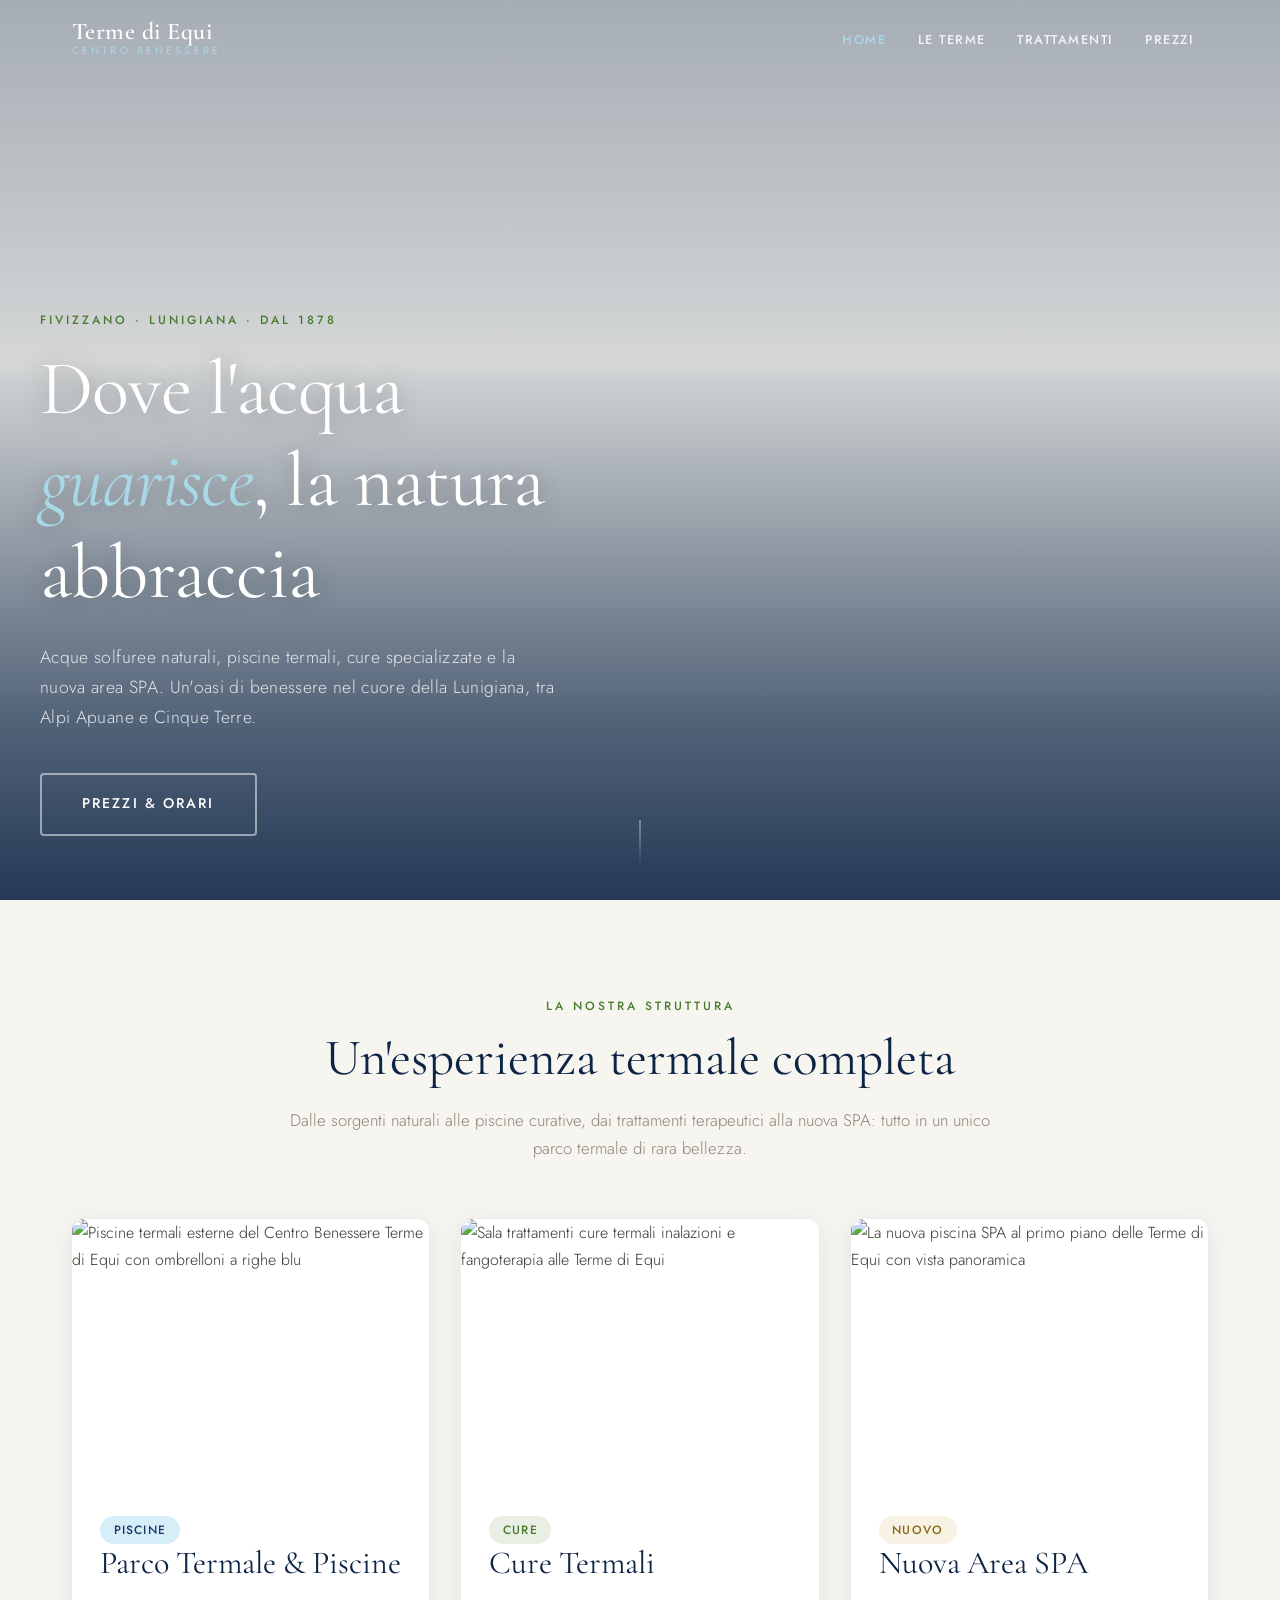
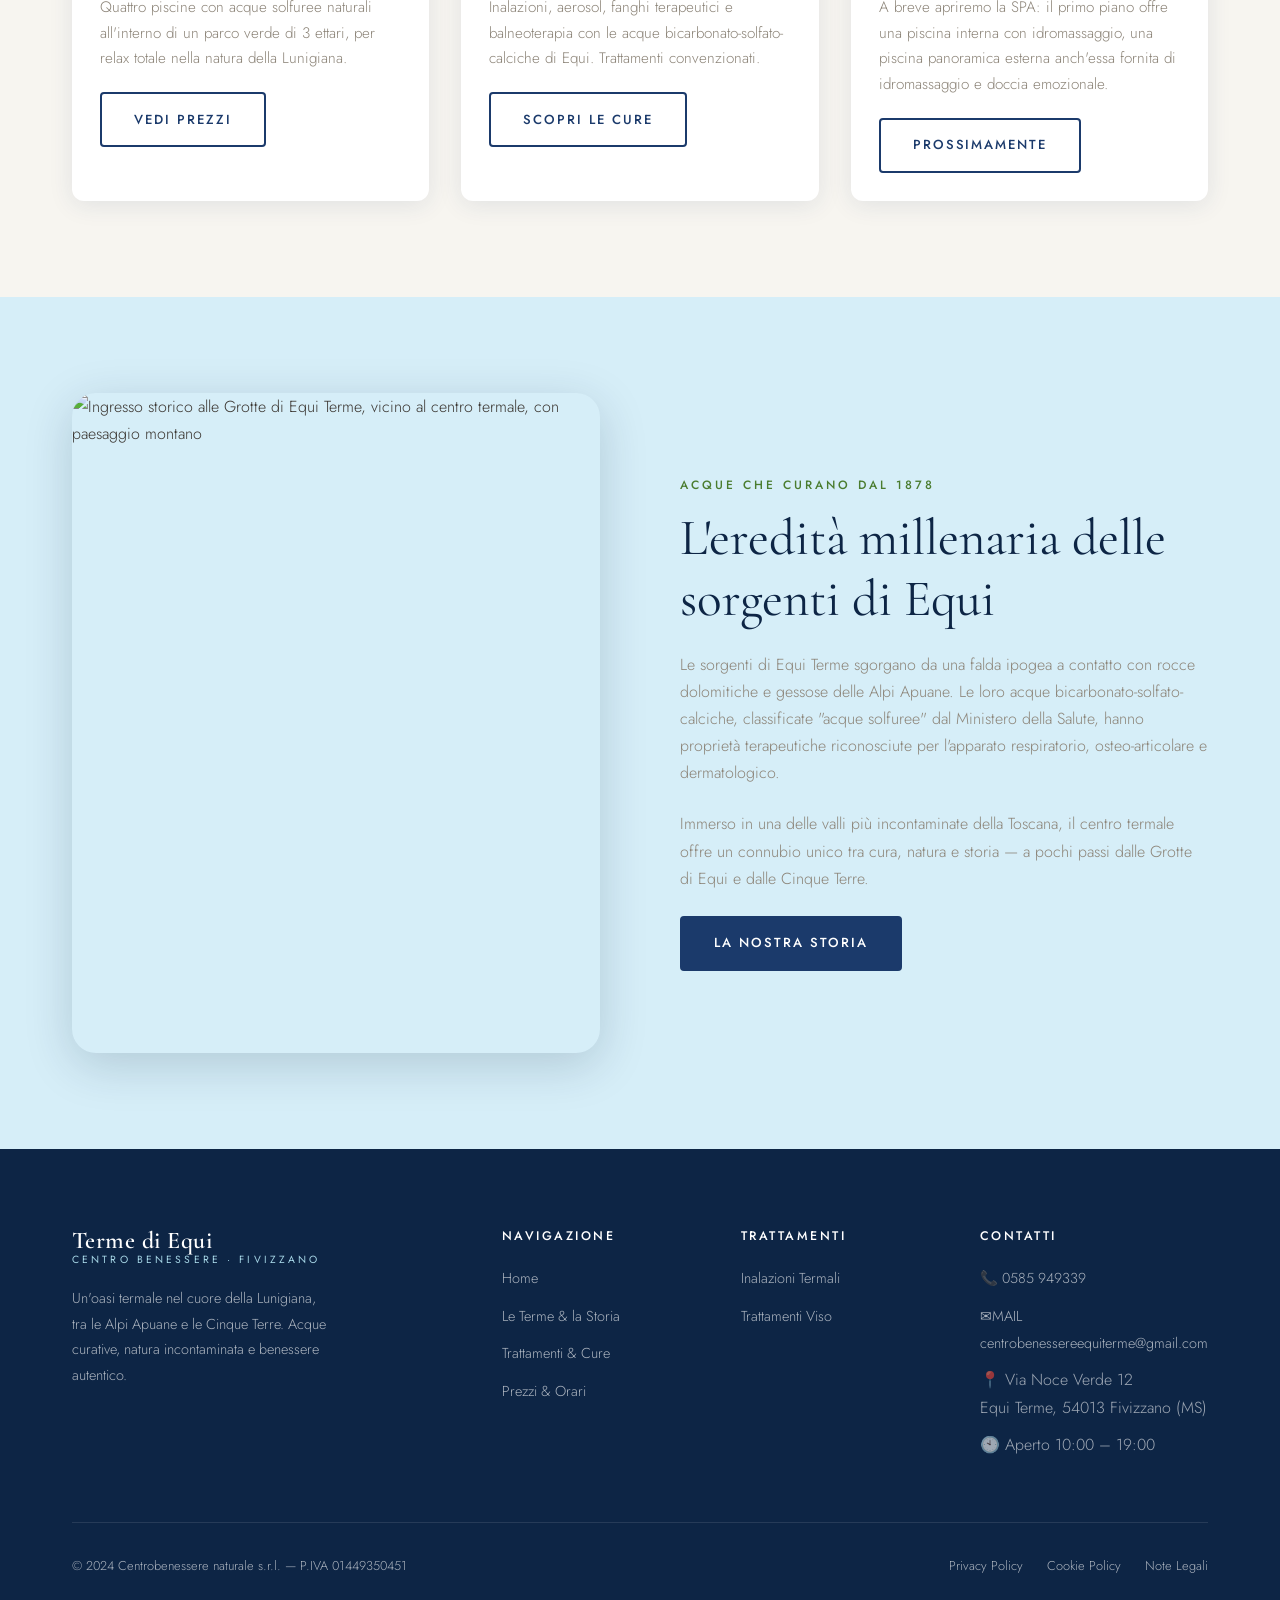
==== index.html @ db1abdce "s" ====
<!DOCTYPE html>
<html lang="it">
<head>
  <meta charset="UTF-8">
  <meta name="viewport" content="width=device-width, initial-scale=1.0">

  <!-- SEO Title & Meta -->
  <title>Terme di Equi — Piscine Termali & SPA a Fivizzano (MS)</title>
  <meta name="description" content="Centro Benessere Terme di Equi a Fivizzano: piscine termali solfuree, cure termali, fangoterapia e la nuova SPA. Aperto tutto l'anno. Scopri prezzi e trattamenti.">
  <meta name="keywords" content="terme Equi, terme Fivizzano, terme Lunigiana, piscine termali, cure termali solfuree, nuova SPA Equi Terme, massaggi benessere Massa Carrara">
  <link rel="canonical" href="https://www.termeequi.it/index.html">
  <link rel="alternate" hreflang="it" href="https://www.termeequi.it/index.html">

  <!-- Open Graph -->
  <meta property="og:type" content="website">
  <meta property="og:title" content="Terme di Equi — Piscine Termali & SPA Fivizzano">
  <meta property="og:description" content="Acque solfuree, cure termali, nuova SPA e relax immersi nella natura della Lunigiana. Scopri il Centro Benessere Terme di Equi.">
  <meta property="og:url" content="https://www.termeequi.it/">
  <meta property="og:image" content="https://res.cloudinary.com/de278ryzj/image/upload/w_1200,h_630,c_fill,g_auto,q_auto,f_jpg/v1773928821/503741239_17895433767251714_1050365484845062097_n_v8mhss.jpg">

  <!-- Schema.org JSON-LD -->
  <script type="application/ld+json">
  {
    "@context": "https://schema.org",
    "@type": "MedicalOrganization",
    "@id": "https://www.termeequi.it/#organization",
    "name": "Centro Benessere Terme di Equi",
    "legalName": "Centrobenessere naturale",
    "url": "https://www.termeequi.it/",
    "logo": "https://www.termeequi.it/img/logo.png",
    "description": "Centro termale con piscine solfuree, cure termali, fangoterapia e nuova area SPA a Equi Terme, Fivizzano (MS).",
    "telephone": "+390585949339",
    "email": "segr.centrobenessereequiterme@yahoo.com",
    "vatID": "IT01449350451",
    "address": {
      "@type": "PostalAddress",
      "streetAddress": "Via Noce Verde 12",
      "addressLocality": "Equi Terme",
      "addressRegion": "Toscana",
      "postalCode": "54013",
      "addressCountry": "IT"
    },
    "geo": {
      "@type": "GeoCoordinates",
      "latitude": 44.2115,
      "longitude": 10.1658
    },
    "openingHoursSpecification": {
      "@type": "OpeningHoursSpecification",
      "dayOfWeek": ["Monday","Tuesday","Wednesday","Thursday","Friday","Saturday","Sunday"],
      "opens": "10:00",
      "closes": "19:00"
    },
    "medicalSpecialty": "Hydrotherapy",
    "sameAs": ["https://www.facebook.com/termeequi"]
  }
  </script>

  <link rel="stylesheet" href="style.css">
  <link rel="icon" type="image/svg+xml" href="img/favicon.svg">
</head>
<body>

<!-- ═══ HEADER ═══════════════════════════════════════════════════════ -->
<header class="site-header" role="banner">
  <nav class="nav container" aria-label="Navigazione principale">
    <a href="index.html" class="nav__logo" aria-label="Terme di Equi — Home">
      <span class="nav__logo-main">Terme di Equi</span>
      <span class="nav__logo-sub">Centro Benessere  </span>
    </a>
    <ul class="nav__links" role="list">
      <li><a href="index.html" class="active">Home</a></li>
      <li><a href="le-terme.html">Le Terme</a></li>
      <li><a href="trattamenti-e-cure.html">Trattamenti</a></li>

      <li><a href="prezzi-e-orari.html">Prezzi</a></li>
    </ul>
    <button class="nav__burger" aria-label="Apri menu" aria-expanded="false">
      <span></span><span></span><span></span>
    </button>
  </nav>
</header>

<!-- Mobile Nav Overlay -->
<div class="nav__mobile" role="dialog" aria-label="Menu mobile">
  <a href="index.html">Home</a>
  <a href="le-terme.html">Le Terme</a>
  <a href="trattamenti-e-cure.html">Trattamenti</a>
  <a href="prezzi-e-orari.html">Prezzi & Orari</a>
</div>

<!-- ═══ HERO ══════════════════════════════════════════════════════════ -->
<section class="hero" aria-label="Benvenuti alle Terme di Equi">
  <div class="hero__bg" role="img" aria-label="Vista aerea del parco termale Terme di Equi con piscine e ombrelloni rigati blu"></div>

  <div class="container hero__content">
    <span class="overline">Fivizzano · Lunigiana · dal 1878</span>
    <h1>Dove l'acqua <em>guarisce</em>, la natura abbraccia</h1>
    <p class="hero__sub">Acque solfuree naturali, piscine termali, cure specializzate e la nuova area SPA. Un'oasi di benessere nel cuore della Lunigiana, tra Alpi Apuane e Cinque Terre.</p>
    <div class="hero__actions">
      <a href="prezzi-e-orari.html" class="btn btn--ghost btn--lg">Prezzi & Orari</a>
    </div>
  </div>
  <div class="hero__scroll" aria-hidden="true">
    <div class="hero__scroll-line"></div>
  
  </div>
</section>


<!-- ═══ PANORAMICA STRUTTURA ══════════════════════════════════════════ -->
<section class="section" aria-labelledby="h2-panoramica">
  <div class="container">
    <div class="section-header text-center" data-aos="fade-up">
      <span class="overline">La nostra struttura</span>
      <h2 id="h2-panoramica">Un'esperienza termale completa</h2>
      <p>Dalle sorgenti naturali alle piscine curative, dai trattamenti terapeutici alla nuova SPA: tutto in un unico parco termale di rara bellezza.</p>
    </div>
    <div class="grid-3" role="list">
      <!-- Card 1 -->
      <article class="card" role="listitem" data-aos="fade-up" data-aos-delay="0">
        <div class="card__img">
          <img src="https://res.cloudinary.com/de278ryzj/image/upload/v1773929209/509239014_17894976324251714_6156381106198697081_n_gn0vbx.webp"
               alt="Piscine termali esterne del Centro Benessere Terme di Equi con ombrelloni a righe blu"
               width="800" height="600" loading="lazy">
        </div>
        <div class="card__body">
          <span class="tag tag--blu" aria-label="Categoria">Piscine</span>
          <h3>Parco Termale & Piscine</h3>
          <p>Quattro piscine con acque solfuree naturali all'interno di un parco verde di 3 ettari, per relax totale nella natura della Lunigiana.</p>
          <a href="prezzi-e-orari.html" class="btn btn--outline" style="margin-top:1.25rem;">Vedi prezzi</a>
        </div>
      </article>
      <!-- Card 2 -->
      <article class="card" role="listitem" data-aos="fade-up" data-aos-delay="100">
        <div class="card__img">
          <img src="https://res.cloudinary.com/de278ryzj/image/upload/v1773936054/7_fvkduf.jpg"
               alt="Sala trattamenti cure termali inalazioni e fangoterapia alle Terme di Equi"
               width="800" height="600" loading="lazy">
        </div>
        <div class="card__body">
          <span class="tag tag--verde" aria-label="Categoria">Cure</span>
          <h3>Cure Termali</h3>
          <p>Inalazioni, aerosol, fanghi terapeutici e balneoterapia con le acque bicarbonato-solfato-calciche di Equi. Trattamenti convenzionati.</p>
          <a href="trattamenti-e-cure.html" class="btn btn--outline" style="margin-top:1.25rem;">Scopri le cure</a>
        </div>
      </article>
      <!-- Card 3 -->
      <article class="card" role="listitem" data-aos="fade-up" data-aos-delay="200">
        <div class="card__img">
          <img src="https://res.cloudinary.com/terme-equi/image/upload/w_800,c_fill,f_auto,q_auto:eco/nuova-spa.jpg"
               alt="La nuova piscina SPA al primo piano delle Terme di Equi con vista panoramica"
               width="800" height="600" loading="lazy">
        </div>
        <div class="card__body">
          <span class="tag tag--oro" aria-label="Novità"> Nuovo</span>
          <h3>Nuova Area SPA</h3>
          <p>A breve apriremo la SPA: il primo piano offre una piscina interna con idromassaggio, una piscina panoramica esterna anch'essa fornita di idromassaggio e doccia emozionale.</p>
          <a class="btn btn--outline" style="margin-top:1.25rem;">PROSSIMAMENTE</a>
        </div>
      </article>
    </div>
  </div>
</section>

<!-- ═══ SPLIT — Storia e Acqua ════════════════════════════════════════ -->
<section class="section bg-turchese" aria-labelledby="h2-storia">
  <div class="container">
    <div class="split">
      <div class="split__img" data-aos="fade-right">
        <img src="https://res.cloudinary.com/terme-equi/image/upload/w_800,c_fill,f_auto,q_auto:eco/grotte-equi.jpg"
             alt="Ingresso storico alle Grotte di Equi Terme, vicino al centro termale, con paesaggio montano"
             width="800" height="1000" loading="lazy">
      </div>
      <div class="split__text" data-aos="fade-left">
        <span class="overline">Acque che curano dal 1878</span>
        <h2 id="h2-storia">L'eredità millenaria delle sorgenti di Equi</h2>
        <p>Le sorgenti di Equi Terme sgorgano da una falda ipogea a contatto con rocce dolomitiche e gessose delle Alpi Apuane. Le loro acque bicarbonato-solfato-calciche, classificate "acque solfuree" dal Ministero della Salute, hanno proprietà terapeutiche riconosciute per l'apparato respiratorio, osteo-articolare e dermatologico.</p>
        <p>Immerso in una delle valli più incontaminate della Toscana, il centro termale offre un connubio unico tra cura, natura e storia — a pochi passi dalle Grotte di Equi e dalle Cinque Terre.</p>
        <a href="le-terme.html" class="btn btn--primary">La nostra storia</a>
      </div>
    </div>
  </div>
</section>

<!-- ═══ FOOTER ════════════════════════════════════════════════════════ -->
<footer class="site-footer" role="contentinfo">
  <div class="container">
    <div class="footer__grid">
      <div class="footer__brand">
        <a href="index.html" class="nav__logo">
          <span class="nav__logo-main">Terme di Equi</span>
          <span class="nav__logo-sub">Centro Benessere · Fivizzano</span>
        </a>
        <p>Un'oasi termale nel cuore della Lunigiana, tra le Alpi Apuane e le Cinque Terre. Acque curative, natura incontaminata e benessere autentico.</p>
      </div>
      <div class="footer__col">
        <h4>Navigazione</h4>
        <ul>
          <li><a href="index.html">Home</a></li>
          <li><a href="le-terme.html">Le Terme & la Storia</a></li>
          <li><a href="trattamenti-e-cure.html">Trattamenti & Cure</a></li>

          <li><a href="prezzi-e-orari.html">Prezzi & Orari</a></li>

        </ul>
      </div>
      <div class="footer__col">
        <h4>Trattamenti</h4>
        <ul>
          <li><a href="trattamenti-e-cure.html#inalazioni">Inalazioni Termali</a></li>


          <li><a href="trattamenti-e-cure.html#viso">Trattamenti Viso</a></li>

        </ul>
      </div>
      <div class="footer__col">
        <h4>Contatti</h4>
        <ul>
          <li><a href="tel:0585949339">📞 0585 949339</a></li>
          <li><a href="mailto:centrobenessereequiterme@gmail.com">✉MAIL centrobenessereequiterme@gmail.com</a></li>
          <li style="color:rgba(255,255,255,0.6);">📍 Via Noce Verde 12<br>Equi Terme, 54013 Fivizzano (MS)</li>
          <li style="color:rgba(255,255,255,0.6);">🕙 Aperto 10:00 – 19:00</li>
        </ul>
      </div>
    </div>
    <div class="footer__bottom">
      <p>© 2024 Centrobenessere naturale s.r.l. — P.IVA 01449350451</p>
      <nav class="footer__legal" aria-label="Link legali">
        <a href="#">Privacy Policy</a>
        <a href="#">Cookie Policy</a>
        <a href="#">Note Legali</a>
      </nav>
    </div>
  </div>
</footer>

<script src="script.js" defer></script>
</body>
</html>
---- style.css ----
/* =========================================
   TERME DI EQUI — style.css
   v3 — Pulito per 4 pagine (index, le-terme, trattamenti, prezzi)
   Rimossi: trust-strip, review-card, spa-inaug/feature, wa-float,
            nav__cta, hero__badge, breadcrumb, contact/form/map block,
            btn--light, btn--outline-light, grid-auto, section--lg,
            bg-verde, page-hero__img, page-hero__overlay, .form-*
   ========================================= */

/* --- Google Fonts --- */
@import url('https://fonts.googleapis.com/css2?family=Cormorant+Garamond:ital,wght@0,300;0,400;0,600;1,300;1,400&family=Jost:wght@300;400;500;600&display=swap');

/* --- CSS Variables --- */
:root {
  --bianco-pietra: #F7F5F0;
  --bianco-puro:   #FFFFFF;
  --blu-cobalto:   #1B3A6B;
  --blu-marino:    #0D2545;
  --verde-foresta: #2D5016;
  --verde-chiaro:  #4A7C2F;
  --azzurro-turchese: #A8D8E8;
  --azzurro-pallido:  #D6EEF8;
  --grigio-caldo:  #8C8478;
  --grigio-scuro:  #3A3530;
  --oro:           #C9A84C;

  --font-display: 'Cormorant Garamond', Georgia, serif;
  --font-body:    'Jost', sans-serif;

  --radius-sm: 4px;
  --radius-md: 12px;
  --radius-lg: 24px;
  --shadow-soft: 0 4px 24px rgba(27,58,107,0.10);
  --shadow-deep: 0 12px 48px rgba(13,37,69,0.18);
  --transition:  0.35s cubic-bezier(0.4,0,0.2,1);
  --max-width:   1200px;
}

/* ─── Reset & Base ─────────────────────────────────────────────── */
*, *::before, *::after { box-sizing: border-box; margin: 0; padding: 0; }
html { scroll-behavior: smooth; font-size: 16px; }
body {
  font-family: var(--font-body);
  background: var(--bianco-pietra);
  color: var(--grigio-scuro);
  line-height: 1.7;
  font-weight: 300;
  overflow-x: hidden;
}
img { max-width: 100%; height: auto; display: block; }
a   { color: inherit; text-decoration: none; }
ul  { list-style: none; }

/* ─── Typography ───────────────────────────────────────────────── */
h1, h2, h3, h4 {
  font-family: var(--font-display);
  font-weight: 400;
  line-height: 1.2;
  color: var(--blu-marino);
}
h1 { font-size: clamp(2.8rem, 6vw, 5.5rem); letter-spacing: -0.01em; }
h2 { font-size: clamp(2rem,   4vw, 3.2rem); }
h3 { font-size: clamp(1.4rem, 2.5vw, 2rem); }
h4 { font-size: 1.3rem; }
p  { max-width: 70ch; }

.serif { font-family: var(--font-display); }

.overline {
  font-family:    var(--font-body);
  font-size:      0.75rem;
  font-weight:    500;
  letter-spacing: 0.25em;
  text-transform: uppercase;
  color:          var(--verde-chiaro);
  display:        block;
  margin-bottom:  0.75rem;
}

/* ─── Layout utilities ─────────────────────────────────────────── */
.container  { max-width: var(--max-width); margin: 0 auto; padding: 0 2rem; }
.section    { padding: 6rem 0; }
.section--sm{ padding: 3rem 0; }
.text-center { text-align: center; }
.text-center p { margin: 0 auto; }

/* ─── Header / Nav ─────────────────────────────────────────────── */
.site-header {
  position: fixed;
  top: 0; left: 0; right: 0;
  z-index: 1000;
  padding: 1.25rem 0;
  background: transparent;
  transition: var(--transition);
}
.site-header.scrolled {
  background: rgba(13,37,69,0.96);
  backdrop-filter: blur(12px);
  box-shadow: var(--shadow-deep);
  padding: 0.75rem 0;
}
.nav {
  display: flex;
  align-items: center;
  justify-content: space-between;
  gap: 2rem;
}
.nav__logo {
  display: flex;
  flex-direction: column;
  line-height: 1;
  color: var(--bianco-puro);
}
.nav__logo-main {
  font-family:    var(--font-display);
  font-size:      1.5rem;
  font-weight:    600;
  letter-spacing: 0.02em;
}
.nav__logo-sub {
  font-size:      0.65rem;
  font-weight:    400;
  letter-spacing: 0.3em;
  text-transform: uppercase;
  color:          var(--azzurro-turchese);
  margin-top:     2px;
}
.nav__links {
  display: flex;
  align-items: center;
  gap: 0.25rem;
}
.nav__links a {
  font-size:      0.8rem;
  font-weight:    500;
  letter-spacing: 0.12em;
  text-transform: uppercase;
  color:          rgba(255,255,255,0.85);
  padding:        0.5rem 0.85rem;
  border-radius:  var(--radius-sm);
  transition:     var(--transition);
  position:       relative;
}
.nav__links a::after {
  content: '';
  position: absolute;
  bottom: 0; left: 50%; right: 50%;
  height: 1px;
  background: var(--azzurro-turchese);
  transition: var(--transition);
}
.nav__links a:hover           { color: var(--bianco-puro); }
.nav__links a:hover::after    { left: 0.85rem; right: 0.85rem; }
.nav__links a.active          { color: var(--azzurro-turchese); }

/* Hamburger */
.nav__burger {
  display: none;
  flex-direction: column;
  gap: 5px;
  background: none;
  border: none;
  cursor: pointer;
  padding: 0.5rem;
  /* Touch target minimo 44×44px */
  min-width: 44px; min-height: 44px;
  align-items: center; justify-content: center;
}
.nav__burger span {
  display: block;
  width: 26px; height: 2px;
  background: var(--bianco-puro);
  border-radius: 2px;
  transition: var(--transition);
}
.nav__burger.open span:nth-child(1) { transform: translateY(7px) rotate(45deg); }
.nav__burger.open span:nth-child(2) { opacity: 0; }
.nav__burger.open span:nth-child(3) { transform: translateY(-7px) rotate(-45deg); }

/* Mobile nav overlay */
.nav__mobile {
  display: none;
  position: fixed;
  inset: 0;
  background: var(--blu-marino);
  z-index: 999;
  flex-direction: column;
  align-items: center;
  justify-content: center;
  gap: 2rem;
  opacity: 0;
  transition: opacity 0.3s ease;
}
.nav__mobile.open { display: flex; opacity: 1; }
.nav__mobile a {
  font-family:    var(--font-display);
  font-size:      2rem;
  color:          var(--bianco-puro);
  font-weight:    300;
  letter-spacing: 0.05em;
  transition:     var(--transition);
  /* Comodo da toccare */
  padding: 0.5rem 1rem;
}
.nav__mobile a:hover { color: var(--azzurro-turchese); }

/* ─── Hero (homepage) ──────────────────────────────────────────── */
.hero {
  position: relative;
  min-height: 100svh;
  display: flex;
  align-items: flex-end;
  overflow: hidden;
}
.hero__bg {
  position: absolute;
  inset: 0;
  background-image: url('https://res.cloudinary.com/de278ryzj/image/upload/f_auto,q_auto/v1773928821/503741239_17895433767251714_1050365484845062097_n_v8mhss.jpg');
  background-size: cover;
  background-position: center;
  z-index: -1;
}
.hero__bg::after {
  content: '';
  position: absolute;
  inset: 0;
  background: linear-gradient(
    to bottom,
    rgba(13,37,69,0.35) 0%,
    rgba(13,37,69,0.15) 40%,
    rgba(13,37,69,0.70) 80%,
    rgba(13,37,69,0.90) 100%
  );
}
.hero__content {
  position: relative;
  z-index: 2;
  padding: 4rem 0;
  width: 100%;
}
.hero__content h1 {
  color: var(--bianco-puro);
  text-shadow: 0 2px 24px rgba(0,0,0,0.3);
  max-width: 14ch;
}
.hero__content h1 em { font-style: italic; color: var(--azzurro-turchese); }
.hero__sub {
  color:       rgba(255,255,255,0.82);
  font-size:   1.1rem;
  font-weight: 300;
  margin-top:  1.5rem;
  max-width:   52ch;
  letter-spacing: 0.02em;
}
.hero__actions { display: flex; gap: 1rem; margin-top: 2.5rem; flex-wrap: wrap; }
.hero__scroll {
  position: absolute;
  bottom: 2rem; left: 50%;
  transform: translateX(-50%);
  z-index: 3;
  display: flex;
  flex-direction: column;
  align-items: center;
  gap: 0.5rem;
  color: rgba(255,255,255,0.6);
  font-size:      0.7rem;
  letter-spacing: 0.2em;
  text-transform: uppercase;
}
.hero__scroll-line {
  width: 1px; height: 48px;
  background: linear-gradient(to bottom, var(--azzurro-turchese), transparent);
  animation: scrollLine 2s ease-in-out infinite;
}
@keyframes scrollLine {
  0%, 100% { transform: scaleY(1);   opacity: 1;   }
  50%       { transform: scaleY(0.5); opacity: 0.4; }
}

/* ─── Buttons ──────────────────────────────────────────────────── */
.btn {
  display: inline-flex;
  align-items: center;
  gap: 0.5rem;
  font-family:    var(--font-body);
  font-size:      0.82rem;
  font-weight:    500;
  letter-spacing: 0.15em;
  text-transform: uppercase;
  padding:        0.9rem 2rem;
  border-radius:  var(--radius-sm);
  border:         2px solid transparent;
  cursor:         pointer;
  transition:     var(--transition);
  white-space:    nowrap;
}
.btn--primary    { background: var(--blu-cobalto); color: var(--bianco-puro); border-color: var(--blu-cobalto); }
.btn--primary:hover { background: var(--blu-marino); border-color: var(--blu-marino); transform: translateY(-2px); box-shadow: var(--shadow-soft); }
.btn--ghost      { background: transparent; color: var(--bianco-puro); border-color: rgba(255,255,255,0.5); }
.btn--ghost:hover{ background: rgba(255,255,255,0.12); border-color: var(--bianco-puro); }
.btn--verde      { background: var(--verde-chiaro); color: var(--bianco-puro); border-color: var(--verde-chiaro); }
.btn--verde:hover{ background: var(--verde-foresta); border-color: var(--verde-foresta); transform: translateY(-2px); }
.btn--outline    { background: transparent; color: var(--blu-cobalto); border-color: var(--blu-cobalto); }
.btn--outline:hover { background: var(--blu-cobalto); color: var(--bianco-puro); }
.btn--lg         { padding: 1.1rem 2.5rem; font-size: 0.88rem; }
.btn--block      { width: 100%; justify-content: center; }

/* ─── Cards ────────────────────────────────────────────────────── */
.card { background: var(--bianco-puro); border-radius: var(--radius-md); overflow: hidden; box-shadow: var(--shadow-soft); transition: var(--transition); }
.card:hover { transform: translateY(-6px); box-shadow: var(--shadow-deep); }
.card__img { aspect-ratio: 4/3; overflow: hidden; }
.card__img img { width: 100%; height: 100%; object-fit: cover; transition: transform 0.5s ease; }
.card:hover .card__img img { transform: scale(1.05); }
.card__body { padding: 1.75rem; }
.card__body h3 { margin-bottom: 0.75rem; }
.card__body p  { font-size: 0.95rem; color: var(--grigio-caldo); }

/* ─── Grid utilities ───────────────────────────────────────────── */
.grid-2 { display: grid; grid-template-columns: repeat(2,1fr); gap: 2rem; }
.grid-3 { display: grid; grid-template-columns: repeat(3,1fr); gap: 2rem; }
.grid-4 { display: grid; grid-template-columns: repeat(4,1fr); gap: 1.5rem; }

/* ─── Section header ───────────────────────────────────────────── */
.section-header { margin-bottom: 3.5rem; }
.section-header h2 { margin-bottom: 1rem; }
.section-header p  { color: var(--grigio-caldo); font-size: 1.05rem; }

/* ─── Split layout ─────────────────────────────────────────────── */
.split { display: grid; grid-template-columns: 1fr 1fr; gap: 5rem; align-items: center; }
.split--reverse   { direction: rtl; }
.split--reverse > * { direction: ltr; }
.split__img { border-radius: var(--radius-lg); overflow: hidden; aspect-ratio: 4/5; box-shadow: var(--shadow-deep); }
.split__img img { width: 100%; height: 100%; object-fit: cover; }
.split__text h2 { margin-bottom: 1.25rem; }
.split__text p  { color: var(--grigio-caldo); margin-bottom: 1.5rem; }

/* ─── BG variants ──────────────────────────────────────────────── */
.bg-blu { background: var(--blu-marino); color: var(--bianco-puro); }
.bg-blu h1, .bg-blu h2, .bg-blu h3, .bg-blu h4 { color: var(--bianco-puro); }
.bg-blu p { color: rgba(255,255,255,0.75); }
.bg-turchese { background: var(--azzurro-pallido); }

/* ─── Pill tags ────────────────────────────────────────────────── */
.tag { display: inline-block; padding: 0.25rem 0.85rem; border-radius: 100px; font-size: 0.75rem; font-weight: 500; letter-spacing: 0.1em; text-transform: uppercase; }
.tag--blu   { background: var(--azzurro-pallido); color: var(--blu-cobalto); }
.tag--verde { background: rgba(74,124,47,0.12);    color: var(--verde-chiaro); }
.tag--oro   { background: rgba(201,168,76,0.15);   color: #8B6914; }

/* ─── Info box ─────────────────────────────────────────────────── */
.info-box { background: var(--azzurro-pallido); border-left: 3px solid var(--blu-cobalto); border-radius: 0 var(--radius-sm) var(--radius-sm) 0; padding: 1.25rem 1.5rem; font-size: 0.9rem; color: var(--grigio-scuro); }
.info-box strong { color: var(--blu-cobalto); }
.note-text { font-size: 0.85rem; color: var(--grigio-caldo); font-style: italic; }

/* ─── Page hero (pagine interne) ───────────────────────────────── */
/* Il markup usa .page-hero__bg come <div> con background-image inline */
.page-hero {
  min-height: 55vh;
  display:    flex;
  align-items: flex-end;
  position:   relative;
  overflow:   hidden;
}
.page-hero__bg {
  position:            absolute;
  inset:               0;
  background-size:     cover;
  background-position: center;
  background-repeat:   no-repeat;
}
.page-hero__bg::after {
  content:  '';
  position: absolute;
  inset:    0;
  background: linear-gradient(to bottom, rgba(13,37,69,0.3) 0%, rgba(13,37,69,0.78) 100%);
}
.page-hero__content {
  position: relative;
  z-index:  2;
  padding:  3.5rem 0;
  color:    var(--bianco-puro);
}
.page-hero__content h1 { color: var(--bianco-puro); margin-bottom: 0.75rem; }
.page-hero__content p  { color: rgba(255,255,255,0.78); font-size: 1.05rem; max-width: 60ch; }

/* ─── Price tables ─────────────────────────────────────────────── */
.price-table { width: 100%; border-collapse: collapse; background: var(--bianco-puro); border-radius: var(--radius-md); overflow: hidden; box-shadow: var(--shadow-soft); font-size: 0.95rem; }
.price-table thead tr { background: var(--blu-cobalto); color: var(--bianco-puro); }
.price-table th, .price-table td { padding: 1rem 1.25rem; text-align: left; border-bottom: 1px solid rgba(0,0,0,0.06); }
.price-table th { font-weight: 500; letter-spacing: 0.08em; font-size: 0.82rem; text-transform: uppercase; }
.price-table tbody tr:last-child td { border-bottom: none; }
.price-table tbody tr:hover { background: var(--azzurro-pallido); }
.price-table td:last-child { font-weight: 500; color: var(--blu-cobalto); text-align: right; }
.price-highlight { background: rgba(168,216,232,0.2); }
.price-section-title { background: var(--bianco-pietra); font-family: var(--font-display); font-size: 1.1rem; color: var(--blu-marino); padding: 1rem 1.25rem; font-weight: 600; border-bottom: 2px solid var(--azzurro-turchese) !important; }

/* ─── Accordion ────────────────────────────────────────────────── */
.accordion { border: 1px solid rgba(0,0,0,0.08); border-radius: var(--radius-md); overflow: hidden; }
.accordion__item { border-bottom: 1px solid rgba(0,0,0,0.08); }
.accordion__item:last-child { border-bottom: none; }
.accordion__trigger { width: 100%; text-align: left; background: var(--bianco-puro); padding: 1.25rem 1.5rem; font-family: var(--font-body); font-size: 1rem; font-weight: 500; color: var(--grigio-scuro); cursor: pointer; border: none; display: flex; justify-content: space-between; align-items: center; transition: var(--transition); }
.accordion__trigger:hover { background: var(--azzurro-pallido); color: var(--blu-cobalto); }
.accordion__trigger .acc-icon { transition: transform 0.3s; font-size: 1.2rem; color: var(--blu-cobalto); }
.accordion__trigger.open { background: var(--azzurro-pallido); color: var(--blu-cobalto); }
.accordion__trigger.open .acc-icon { transform: rotate(45deg); }
.accordion__body { display: none; padding: 1.25rem 1.5rem; background: var(--bianco-puro); font-size: 0.95rem; color: var(--grigio-caldo); line-height: 1.8; }
.accordion__body.open { display: block; }

/* ─── Footer ───────────────────────────────────────────────────── */
.site-footer { background: var(--blu-marino); color: rgba(255,255,255,0.65); padding: 5rem 0 2rem; }
.footer__grid { display: grid; grid-template-columns: 2fr 1fr 1fr 1fr; gap: 3rem; margin-bottom: 4rem; }
.footer__brand .nav__logo { margin-bottom: 1.25rem; }
.footer__brand p { font-size: 0.9rem; line-height: 1.8; max-width: 32ch; }
.footer__col h4 { color: var(--bianco-puro); font-family: var(--font-body); font-size: 0.78rem; font-weight: 500; letter-spacing: 0.2em; text-transform: uppercase; margin-bottom: 1.25rem; }
.footer__col ul { display: flex; flex-direction: column; gap: 0.65rem; }
.footer__col ul a { font-size: 0.9rem; transition: var(--transition); }
.footer__col ul a:hover { color: var(--azzurro-turchese); }
.footer__bottom { border-top: 1px solid rgba(255,255,255,0.1); padding-top: 2rem; display: flex; justify-content: space-between; align-items: center; gap: 1rem; flex-wrap: wrap; font-size: 0.8rem; }
.footer__bottom a { transition: var(--transition); }
.footer__bottom a:hover { color: var(--azzurro-turchese); }
.footer__legal { display: flex; gap: 1.5rem; }

/* ─── AOS fallback ─────────────────────────────────────────────── */
[data-aos] { opacity: 0; transform: translateY(30px); transition: opacity 0.7s ease, transform 0.7s ease; }
[data-aos].aos-animate { opacity: 1; transform: translateY(0); }
[data-aos="fade-left"]  { transform: translateX(-30px); }
[data-aos="fade-left"].aos-animate  { transform: translateX(0); }
[data-aos="fade-right"] { transform: translateX(30px); }
[data-aos="fade-right"].aos-animate { transform: translateX(0); }
[data-aos="zoom-in"]    { transform: scale(0.95); }
[data-aos="zoom-in"].aos-animate    { transform: scale(1); }

/* ═══════════════════════════════════════════════════════════════════
   RESPONSIVE
   ═══════════════════════════════════════════════════════════════════ */

/* ── Tablet (≤1024px) ──────────────────────────────────────────── */
@media (max-width: 1024px) {
  .footer__grid  { grid-template-columns: 1fr 1fr; gap: 2.5rem; }
  .footer__brand { grid-column: span 2; }
  .split         { grid-template-columns: 1fr; gap: 3rem; }
  .split--reverse { direction: ltr; }
  .split__img    { aspect-ratio: 16/9; }
  .grid-4        { grid-template-columns: repeat(2,1fr); }
}

/* ── Mobile (≤768px) ────────────────────────────────────────────── */
@media (max-width: 768px) {
  :root { font-size: 15px; }

  /* spacing */
  .section    { padding: 3.5rem 0; }
  .section--sm{ padding: 2rem 0; }
  .container  { padding: 0 1.1rem; }

  /* typography — leggibile senza zoom */
  h1 { font-size: clamp(2rem, 9vw, 2.8rem); }
  h2 { font-size: clamp(1.6rem, 7vw, 2.2rem); }
  h3 { font-size: clamp(1.2rem, 5vw, 1.6rem); }
  p  { max-width: 100%; } /* evita testo troppo stretto su mobile */

  /* nav */
  .nav__links  { display: none; }
  .nav__burger { display: flex; }

  /* grids → 1 colonna */
  .grid-2, .grid-3, .grid-4 { grid-template-columns: 1fr; }

  /* hero */
  .hero__actions { flex-direction: column; }
  .hero__actions .btn { width: 100%; justify-content: center; }
  .hero__scroll  { display: none; } /* nascosto su mobile, troppo poco spazio */

  /* page hero */
  .page-hero { min-height: 40vh; }

  /* footer */
  .footer__grid  { grid-template-columns: 1fr; }
  .footer__brand { grid-column: span 1; }
  .footer__bottom{ flex-direction: column; text-align: center; }
  .footer__legal { flex-wrap: wrap; justify-content: center; }

  /* price tables — scroll orizzontale senza overflow del parent */
  .price-table       { font-size: 0.82rem; }
  .price-table th,
  .price-table td    { padding: 0.65rem 0.8rem; }
  /* wrapper per le tabelle prezzi dentro grid */
  .grid-2 [style*="overflow-x:auto"],
  div[style*="overflow-x:auto"] { max-width: 100%; }

  /* accordion trigger più toccabile */
  .accordion__trigger { padding: 1rem 1.1rem; font-size: 0.95rem; }

  /* section-header su mobile */
  .section-header { margin-bottom: 2.5rem; }
}

/* ── Small mobile (≤480px) ─────────────────────────────────────── */
@media (max-width: 480px) {
  .btn { padding: 0.85rem 1.4rem; font-size: 0.78rem; }
  .price-table { display: block; overflow-x: auto; -webkit-overflow-scrolling: touch; }
  /* cards body padding ridotto */
  .card__body { padding: 1.25rem; }
  /* nav logo testo ridotto */
  .nav__logo-main { font-size: 1.2rem; }
  .nav__logo-sub  { font-size: 0.6rem; letter-spacing: 0.2em; }
}
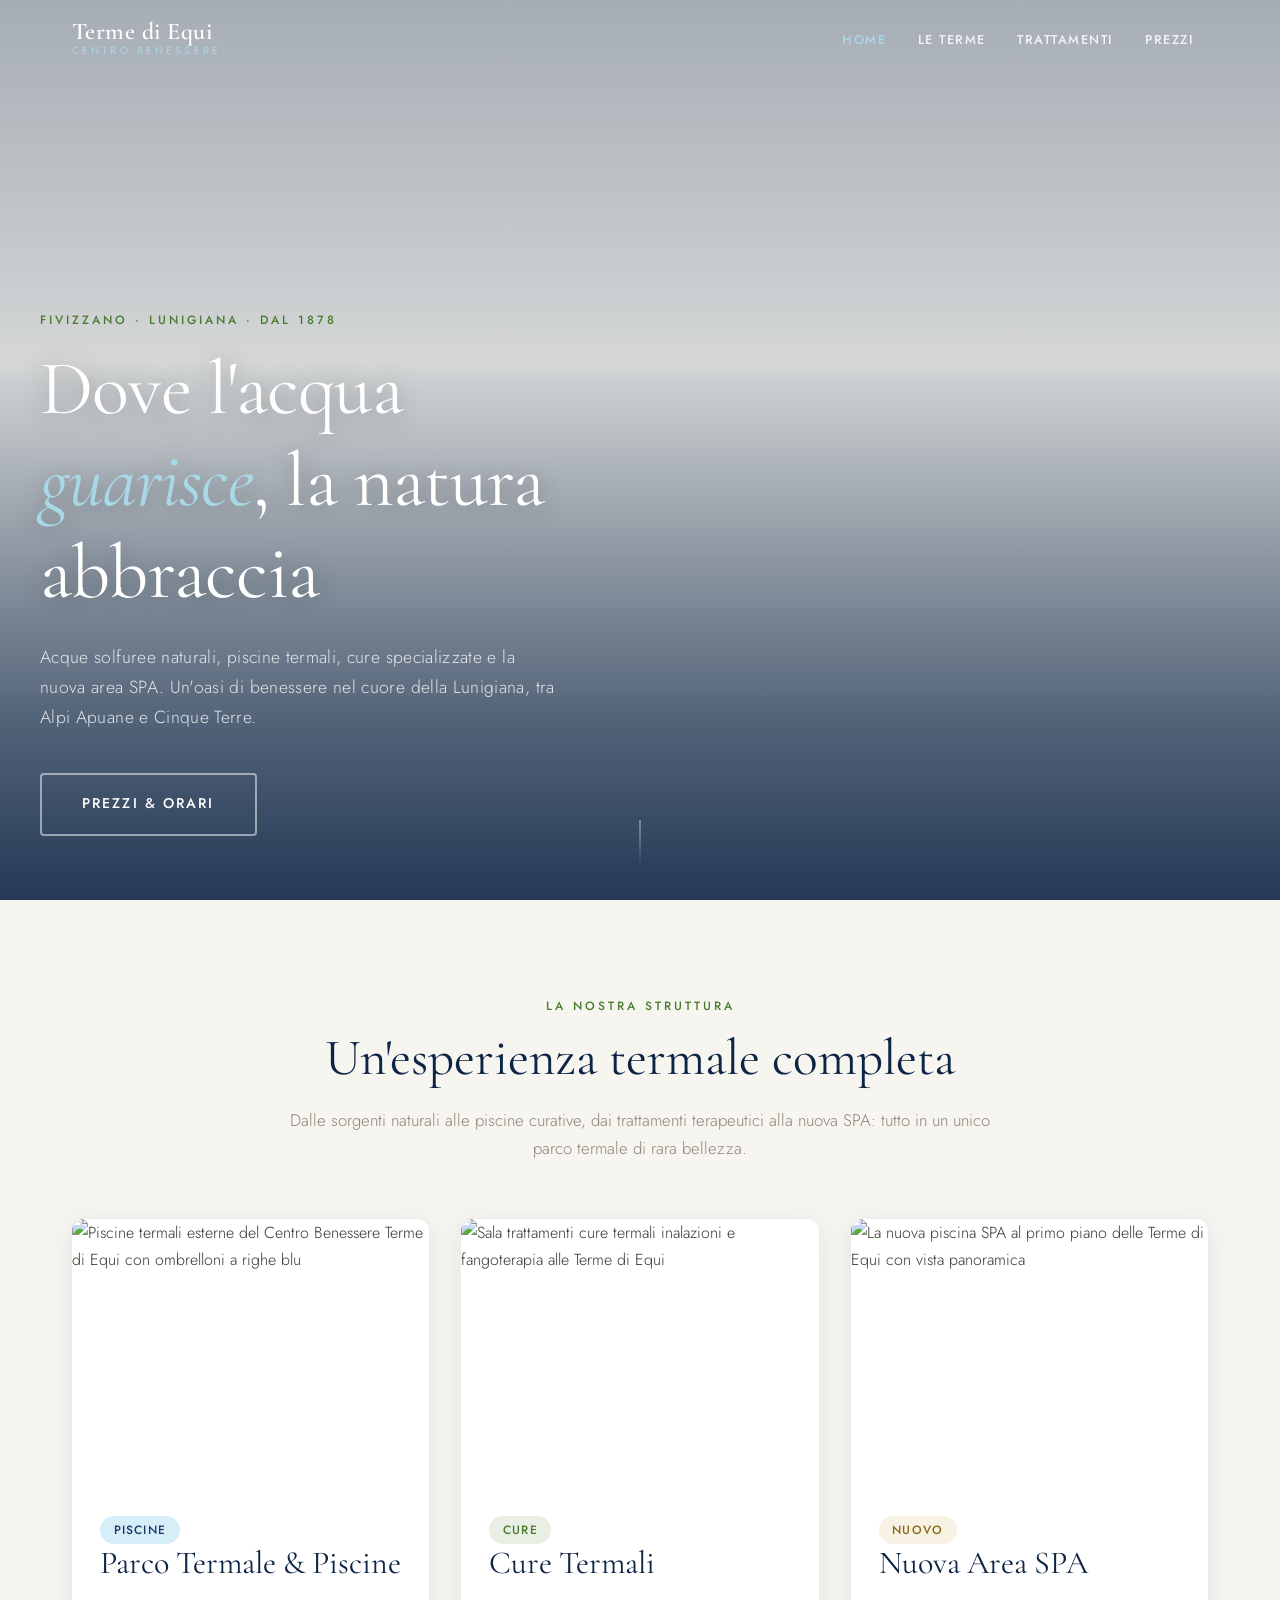
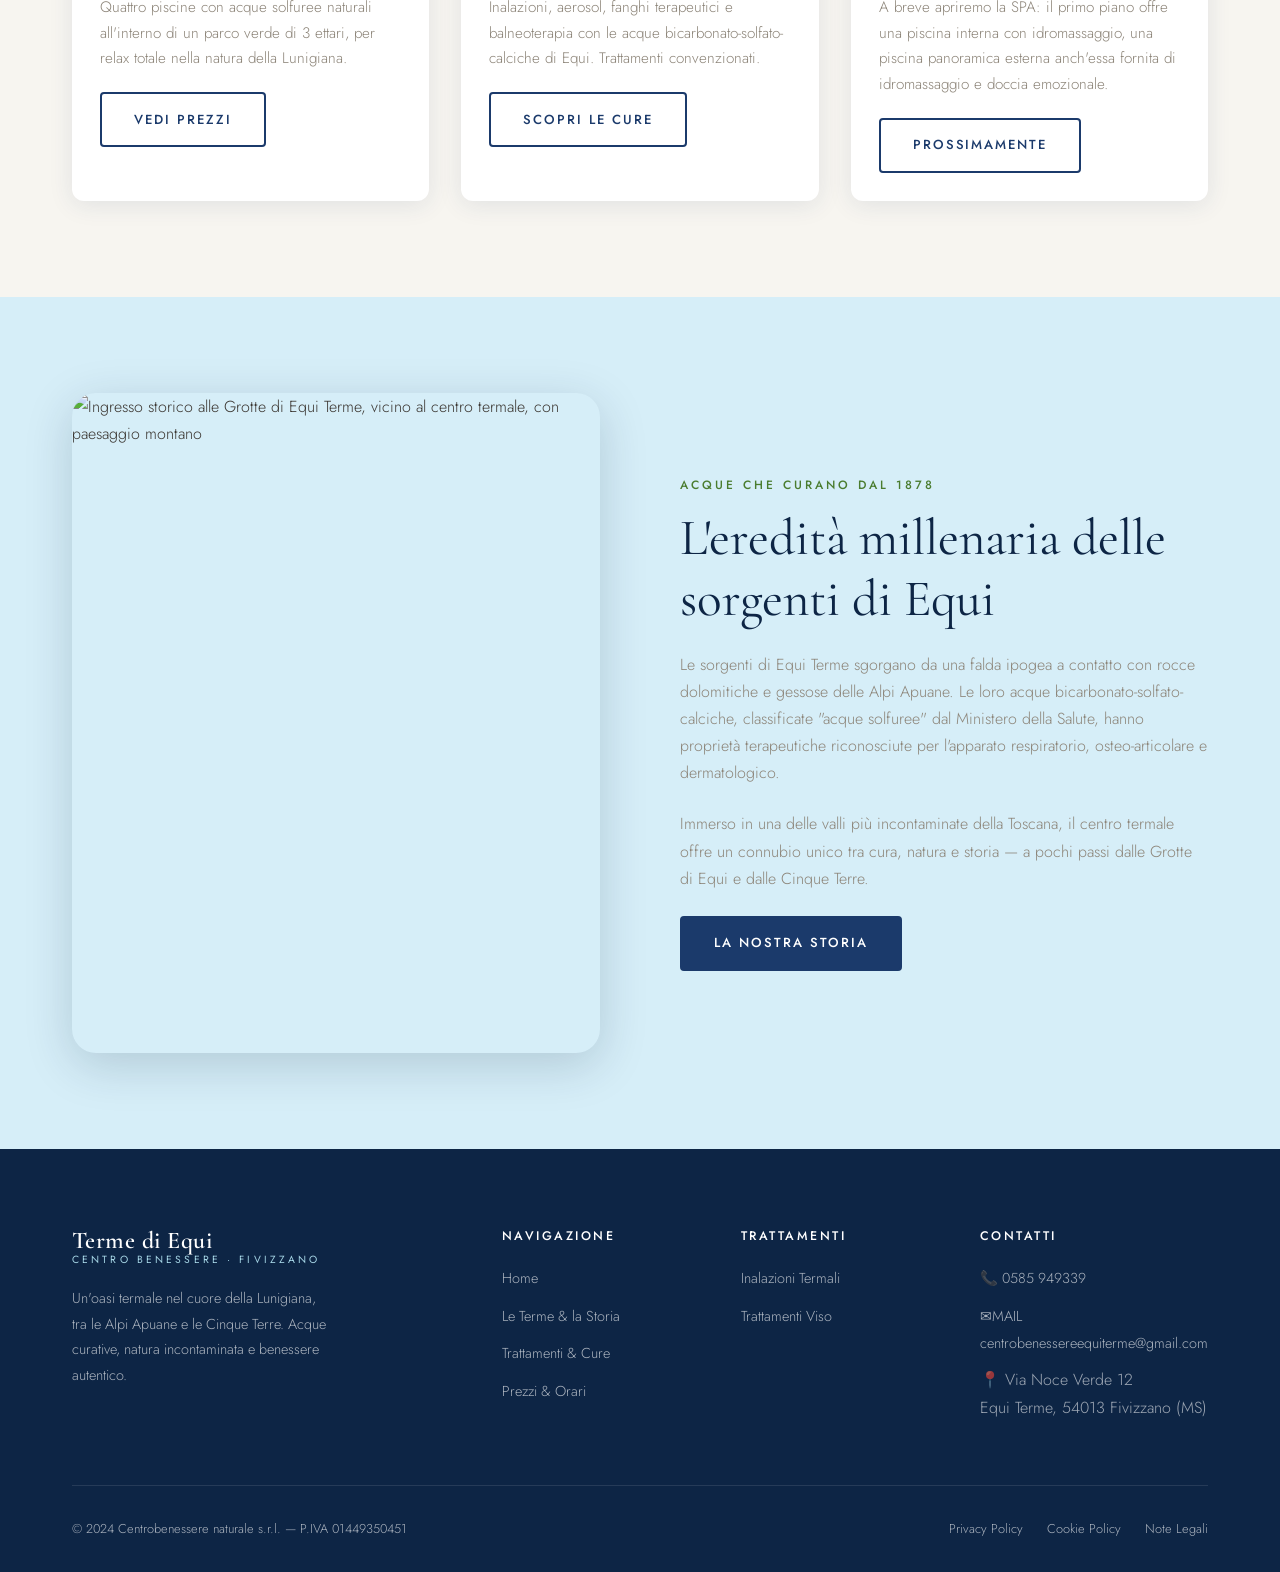
==== commit 1f8e1c93: "x" ====
--- a/index.html
+++ b/index.html
@@ -221,7 +221,7 @@
           <li><a href="tel:0585949339">📞 0585 949339</a></li>
           <li><a href="mailto:centrobenessereequiterme@gmail.com">✉MAIL centrobenessereequiterme@gmail.com</a></li>
           <li style="color:rgba(255,255,255,0.6);">📍 Via Noce Verde 12<br>Equi Terme, 54013 Fivizzano (MS)</li>
-          <li style="color:rgba(255,255,255,0.6);">🕙 Aperto 10:00 – 19:00</li>
+
         </ul>
       </div>
     </div>
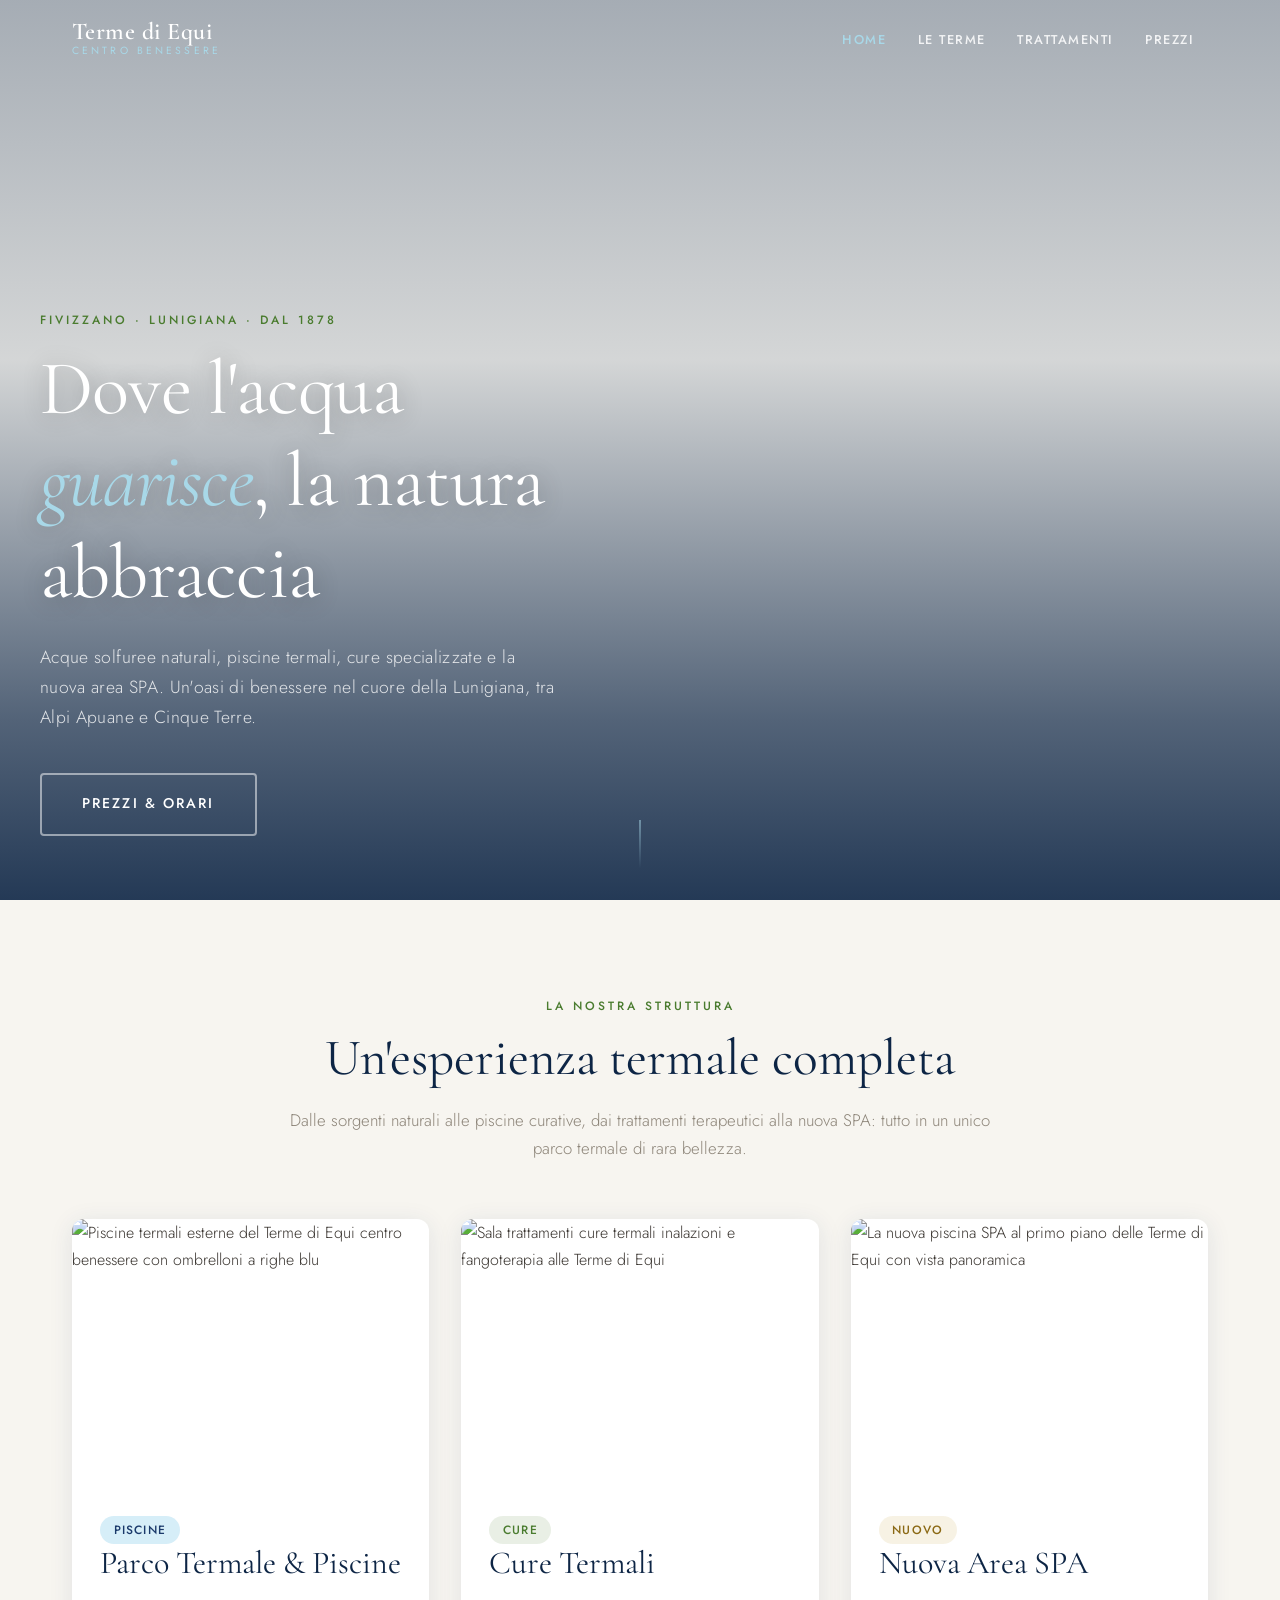
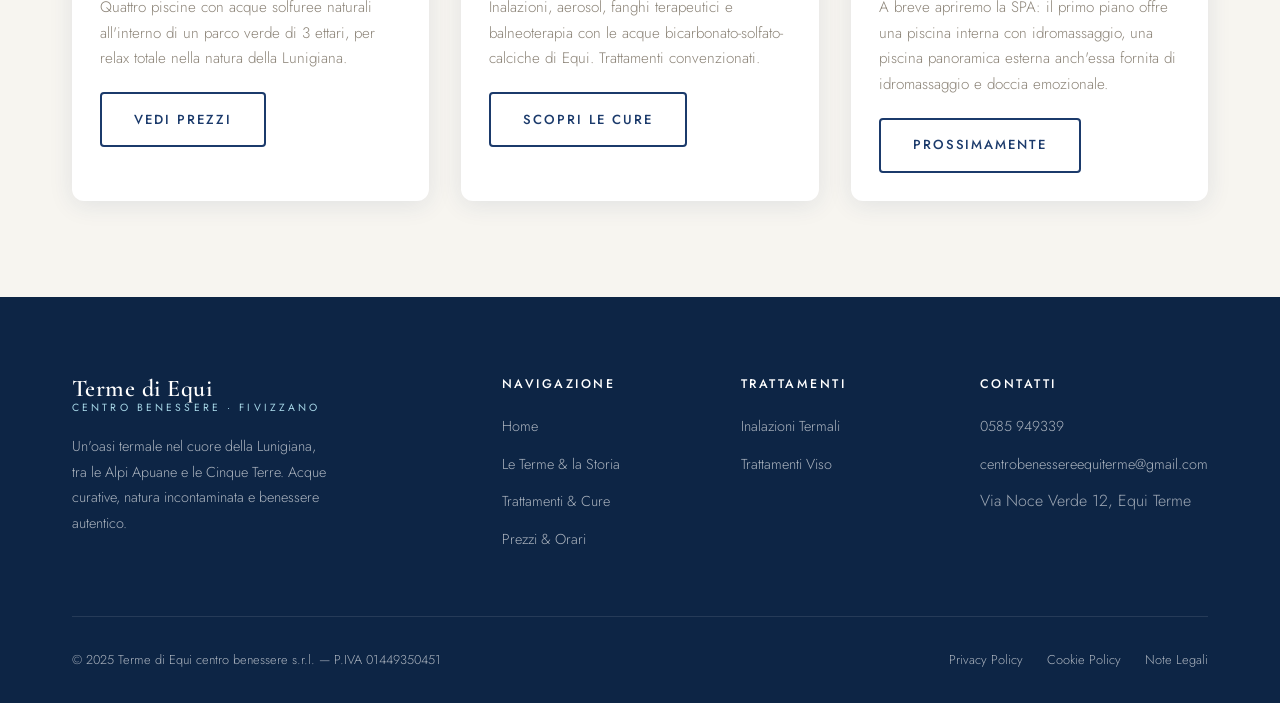
==== commit 5884c951: "d" ====
--- a/index.html
+++ b/index.html
@@ -6,16 +6,16 @@
 
   <!-- SEO Title & Meta -->
   <title>Terme di Equi — Piscine Termali & SPA a Fivizzano (MS)</title>
-  <meta name="description" content="Centro Benessere Terme di Equi a Fivizzano: piscine termali solfuree, cure termali, fangoterapia e la nuova SPA. Aperto tutto l'anno. Scopri prezzi e trattamenti.">
+  <meta name="description" content="Terme di Equi centro benessere a Fivizzano: piscine termali solfuree, cure termali, fangoterapia e la nuova SPA. Aperto tutto l'anno. Scopri prezzi e trattamenti.">
   <meta name="keywords" content="terme Equi, terme Fivizzano, terme Lunigiana, piscine termali, cure termali solfuree, nuova SPA Equi Terme, massaggi benessere Massa Carrara">
-  <link rel="canonical" href="https://www.termeequi.it/index.html">
-  <link rel="alternate" hreflang="it" href="https://www.termeequi.it/index.html">
+  <link rel="canonical" href="https://www.termediequi.com/index.html">
+  <link rel="alternate" hreflang="it" href="https://www.termediequi.com/index.html">
 
   <!-- Open Graph -->
   <meta property="og:type" content="website">
-  <meta property="og:title" content="Terme di Equi — Piscine Termali & SPA Fivizzano">
-  <meta property="og:description" content="Acque solfuree, cure termali, nuova SPA e relax immersi nella natura della Lunigiana. Scopri il Centro Benessere Terme di Equi.">
-  <meta property="og:url" content="https://www.termeequi.it/">
+  <meta property="og:title" content="Terme di Eq noui — Piscine Termali & SPA Fivizzano">
+  <meta property="og:description" content="Acque solfuree, cure termali, nuova SPA e relax immersi nella natura della Lunigiana. Scopri il Terme di Equi centro benessere.">
+  <meta property="og:url" content="https://www.termediequi.com/">
   <meta property="og:image" content="https://res.cloudinary.com/de278ryzj/image/upload/w_1200,h_630,c_fill,g_auto,q_auto,f_jpg/v1773928821/503741239_17895433767251714_1050365484845062097_n_v8mhss.jpg">
 
   <!-- Schema.org JSON-LD -->
@@ -23,11 +23,11 @@
   {
     "@context": "https://schema.org",
     "@type": "MedicalOrganization",
-    "@id": "https://www.termeequi.it/#organization",
-    "name": "Centro Benessere Terme di Equi",
-    "legalName": "Centrobenessere naturale",
-    "url": "https://www.termeequi.it/",
-    "logo": "https://www.termeequi.it/img/logo.png",
+    "@id": "https://www.termediequi.com/#organization",
+    "name": "Terme di Equi centro benessere",
+    "legalName": "Terme di Equi centro benessere",
+    "url": "https://www.termediequi.com/",
+    "logo": "https://www.termediequi.com/img/logo.png",
     "description": "Centro termale con piscine solfuree, cure termali, fangoterapia e nuova area SPA a Equi Terme, Fivizzano (MS).",
     "telephone": "+390585949339",
     "email": "segr.centrobenessereequiterme@yahoo.com",
@@ -73,7 +73,7 @@
       <li><a href="le-terme.html">Le Terme</a></li>
       <li><a href="trattamenti-e-cure.html">Trattamenti</a></li>
 
-      <li><a href="prezzi-e-orari.html">Prezzi</a></li>
+      <li><a href="prezzi.html">Prezzi</a></li>
     </ul>
     <button class="nav__burger" aria-label="Apri menu" aria-expanded="false">
       <span></span><span></span><span></span>
@@ -86,7 +86,7 @@
   <a href="index.html">Home</a>
   <a href="le-terme.html">Le Terme</a>
   <a href="trattamenti-e-cure.html">Trattamenti</a>
-  <a href="prezzi-e-orari.html">Prezzi & Orari</a>
+  <a href="prezzi.html">Prezzi & Orari</a>
 </div>
 
 <!-- ═══ HERO ══════════════════════════════════════════════════════════ -->
@@ -98,7 +98,7 @@
     <h1>Dove l'acqua <em>guarisce</em>, la natura abbraccia</h1>
     <p class="hero__sub">Acque solfuree naturali, piscine termali, cure specializzate e la nuova area SPA. Un'oasi di benessere nel cuore della Lunigiana, tra Alpi Apuane e Cinque Terre.</p>
     <div class="hero__actions">
-      <a href="prezzi-e-orari.html" class="btn btn--ghost btn--lg">Prezzi & Orari</a>
+      <a href="prezzi.html" class="btn btn--ghost btn--lg">Prezzi & Orari</a>
     </div>
   </div>
   <div class="hero__scroll" aria-hidden="true">
@@ -121,14 +121,14 @@
       <article class="card" role="listitem" data-aos="fade-up" data-aos-delay="0">
         <div class="card__img">
           <img src="https://res.cloudinary.com/de278ryzj/image/upload/v1773929209/509239014_17894976324251714_6156381106198697081_n_gn0vbx.webp"
-               alt="Piscine termali esterne del Centro Benessere Terme di Equi con ombrelloni a righe blu"
+               alt="Piscine termali esterne del Terme di Equi centro benessere con ombrelloni a righe blu"
                width="800" height="600" loading="lazy">
         </div>
         <div class="card__body">
           <span class="tag tag--blu" aria-label="Categoria">Piscine</span>
           <h3>Parco Termale & Piscine</h3>
           <p>Quattro piscine con acque solfuree naturali all'interno di un parco verde di 3 ettari, per relax totale nella natura della Lunigiana.</p>
-          <a href="prezzi-e-orari.html" class="btn btn--outline" style="margin-top:1.25rem;">Vedi prezzi</a>
+          <a href="prezzi.html" class="btn btn--outline" style="margin-top:1.25rem;">Vedi prezzi</a>
         </div>
       </article>
       <!-- Card 2 -->
@@ -163,25 +163,6 @@
   </div>
 </section>
 
-<!-- ═══ SPLIT — Storia e Acqua ════════════════════════════════════════ -->
-<section class="section bg-turchese" aria-labelledby="h2-storia">
-  <div class="container">
-    <div class="split">
-      <div class="split__img" data-aos="fade-right">
-        <img src="https://res.cloudinary.com/terme-equi/image/upload/w_800,c_fill,f_auto,q_auto:eco/grotte-equi.jpg"
-             alt="Ingresso storico alle Grotte di Equi Terme, vicino al centro termale, con paesaggio montano"
-             width="800" height="1000" loading="lazy">
-      </div>
-      <div class="split__text" data-aos="fade-left">
-        <span class="overline">Acque che curano dal 1878</span>
-        <h2 id="h2-storia">L'eredità millenaria delle sorgenti di Equi</h2>
-        <p>Le sorgenti di Equi Terme sgorgano da una falda ipogea a contatto con rocce dolomitiche e gessose delle Alpi Apuane. Le loro acque bicarbonato-solfato-calciche, classificate "acque solfuree" dal Ministero della Salute, hanno proprietà terapeutiche riconosciute per l'apparato respiratorio, osteo-articolare e dermatologico.</p>
-        <p>Immerso in una delle valli più incontaminate della Toscana, il centro termale offre un connubio unico tra cura, natura e storia — a pochi passi dalle Grotte di Equi e dalle Cinque Terre.</p>
-        <a href="le-terme.html" class="btn btn--primary">La nostra storia</a>
-      </div>
-    </div>
-  </div>
-</section>
 
 <!-- ═══ FOOTER ════════════════════════════════════════════════════════ -->
 <footer class="site-footer" role="contentinfo">
@@ -201,7 +182,7 @@
           <li><a href="le-terme.html">Le Terme & la Storia</a></li>
           <li><a href="trattamenti-e-cure.html">Trattamenti & Cure</a></li>
 
-          <li><a href="prezzi-e-orari.html">Prezzi & Orari</a></li>
+          <li><a href="prezzi.html">Prezzi & Orari</a></li>
 
         </ul>
       </div>
@@ -218,20 +199,19 @@
       <div class="footer__col">
         <h4>Contatti</h4>
         <ul>
-          <li><a href="tel:0585949339">📞 0585 949339</a></li>
-          <li><a href="mailto:centrobenessereequiterme@gmail.com">✉MAIL centrobenessereequiterme@gmail.com</a></li>
-          <li style="color:rgba(255,255,255,0.6);">📍 Via Noce Verde 12<br>Equi Terme, 54013 Fivizzano (MS)</li>
-
+          <li><a href="tel:0585949339">0585 949339</a></li>
+          <li><a href="mailto:centrobenessereequiterme@gmail.com">centrobenessereequiterme@gmail.com</a></li>
+          <li style="color:rgba(255,255,255,0.6);">Via Noce Verde 12, Equi Terme</li>
         </ul>
       </div>
     </div>
     <div class="footer__bottom">
-      <p>© 2024 Centrobenessere naturale s.r.l. — P.IVA 01449350451</p>
+      <p>© 2025 Terme di Equi centro benessere s.r.l. — P.IVA 01449350451</p>
       <nav class="footer__legal" aria-label="Link legali">
-        <a href="#">Privacy Policy</a>
-        <a href="#">Cookie Policy</a>
-        <a href="#">Note Legali</a>
-      </nav>
+  <a href="privacy-policy.html">Privacy Policy</a>
+  <a href="cookie-policy.html">Cookie Policy</a>
+  <a href="note-legali.html">Note Legali</a>
+</nav>
     </div>
   </div>
 </footer>
--- a/style.css
+++ b/style.css
@@ -1,39 +1,63 @@
 /* =========================================
    TERME DI EQUI — style.css
-   v3 — Pulito per 4 pagine (index, le-terme, trattamenti, prezzi)
-   Rimossi: trust-strip, review-card, spa-inaug/feature, wa-float,
-            nav__cta, hero__badge, breadcrumb, contact/form/map block,
-            btn--light, btn--outline-light, grid-auto, section--lg,
-            bg-verde, page-hero__img, page-hero__overlay, .form-*
+   v4 — Refactor completo: tabelle responsive,
+        allineamenti, spaziatura uniforme
    ========================================= */
 
-/* --- Google Fonts --- */
-@import url('https://fonts.googleapis.com/css2?family=Cormorant+Garamond:ital,wght@0,300;0,400;0,600;1,300;1,400&family=Jost:wght@300;400;500;600&display=swap');
-
-/* --- CSS Variables --- */
+/* ── Self-hosted fonts (nessuna connessione a Google) ── */
+@font-face {
+  font-family: 'Cormorant Garamond';
+  src: url('fonts/CormorantGaramond-VariableFont_wght.ttf') format('truetype');
+  font-weight: 100 900;
+  font-style: normal;
+  font-display: swap;
+}
+@font-face {
+  font-family: 'Cormorant Garamond';
+  src: url('fonts/CormorantGaramond-Italic-VariableFont_wght.ttf') format('truetype');
+  font-weight: 100 900;
+  font-style: italic;
+  font-display: swap;
+}
+@font-face {
+  font-family: 'Jost';
+  src: url('fonts/Jost-VariableFont_wght.ttf') format('truetype');
+  font-weight: 100 900;
+  font-style: normal;
+  font-display: swap;
+}
+@font-face {
+  font-family: 'Jost';
+  src: url('fonts/Jost-Italic-VariableFont_wght.ttf') format('truetype');
+  font-weight: 100 900;
+  font-style: italic;
+  font-display: swap;
+}
+/* ─── CSS Variables ────────────────────────────────────────────── */
 :root {
-  --bianco-pietra: #F7F5F0;
-  --bianco-puro:   #FFFFFF;
-  --blu-cobalto:   #1B3A6B;
-  --blu-marino:    #0D2545;
-  --verde-foresta: #2D5016;
-  --verde-chiaro:  #4A7C2F;
+  --bianco-pietra:    #F7F5F0;
+  --bianco-puro:      #FFFFFF;
+  --blu-cobalto:      #1B3A6B;
+  --blu-marino:       #0D2545;
+  --verde-foresta:    #2D5016;
+  --verde-chiaro:     #4A7C2F;
   --azzurro-turchese: #A8D8E8;
   --azzurro-pallido:  #D6EEF8;
-  --grigio-caldo:  #8C8478;
-  --grigio-scuro:  #3A3530;
-  --oro:           #C9A84C;
+  --grigio-caldo:     #8C8478;
+  --grigio-scuro:     #3A3530;
+  --oro:              #C9A84C;
 
   --font-display: 'Cormorant Garamond', Georgia, serif;
   --font-body:    'Jost', sans-serif;
 
-  --radius-sm: 4px;
-  --radius-md: 12px;
-  --radius-lg: 24px;
+  --radius-sm:   4px;
+  --radius-md:   12px;
+  --radius-lg:   24px;
   --shadow-soft: 0 4px 24px rgba(27,58,107,0.10);
   --shadow-deep: 0 12px 48px rgba(13,37,69,0.18);
   --transition:  0.35s cubic-bezier(0.4,0,0.2,1);
   --max-width:   1200px;
+  --section-pad: 6rem;
 }
 
 /* ─── Reset & Base ─────────────────────────────────────────────── */
@@ -41,11 +65,11 @@
 html { scroll-behavior: smooth; font-size: 16px; }
 body {
   font-family: var(--font-body);
-  background: var(--bianco-pietra);
-  color: var(--grigio-scuro);
+  background:  var(--bianco-pietra);
+  color:       var(--grigio-scuro);
   line-height: 1.7;
   font-weight: 300;
-  overflow-x: hidden;
+  overflow-x:  hidden;
 }
 img { max-width: 100%; height: auto; display: block; }
 a   { color: inherit; text-decoration: none; }
@@ -56,10 +80,10 @@
   font-family: var(--font-display);
   font-weight: 400;
   line-height: 1.2;
-  color: var(--blu-marino);
+  color:       var(--blu-marino);
 }
 h1 { font-size: clamp(2.8rem, 6vw, 5.5rem); letter-spacing: -0.01em; }
-h2 { font-size: clamp(2rem,   4vw, 3.2rem); }
+h2 { font-size: clamp(2rem, 4vw, 3.2rem); }
 h3 { font-size: clamp(1.4rem, 2.5vw, 2rem); }
 h4 { font-size: 1.3rem; }
 p  { max-width: 70ch; }
@@ -78,38 +102,38 @@
 }
 
 /* ─── Layout utilities ─────────────────────────────────────────── */
-.container  { max-width: var(--max-width); margin: 0 auto; padding: 0 2rem; }
-.section    { padding: 6rem 0; }
-.section--sm{ padding: 3rem 0; }
+.container   { max-width: var(--max-width); margin: 0 auto; padding: 0 2rem; }
+.section     { padding: var(--section-pad) 0; }
+.section--sm { padding: 3rem 0; }
 .text-center { text-align: center; }
 .text-center p { margin: 0 auto; }
 
 /* ─── Header / Nav ─────────────────────────────────────────────── */
 .site-header {
-  position: fixed;
+  position:   fixed;
   top: 0; left: 0; right: 0;
-  z-index: 1000;
-  padding: 1.25rem 0;
+  z-index:    1000;
+  padding:    1.25rem 0;
   background: transparent;
   transition: var(--transition);
 }
 .site-header.scrolled {
-  background: rgba(13,37,69,0.96);
+  background:      rgba(13,37,69,0.96);
   backdrop-filter: blur(12px);
-  box-shadow: var(--shadow-deep);
-  padding: 0.75rem 0;
+  box-shadow:      var(--shadow-deep);
+  padding:         0.75rem 0;
 }
 .nav {
-  display: flex;
-  align-items: center;
+  display:         flex;
+  align-items:     center;
   justify-content: space-between;
-  gap: 2rem;
+  gap:             2rem;
 }
 .nav__logo {
-  display: flex;
+  display:        flex;
   flex-direction: column;
-  line-height: 1;
-  color: var(--bianco-puro);
+  line-height:    1;
+  color:          var(--bianco-puro);
 }
 .nav__logo-main {
   font-family:    var(--font-display);
@@ -126,9 +150,9 @@
   margin-top:     2px;
 }
 .nav__links {
-  display: flex;
+  display:     flex;
   align-items: center;
-  gap: 0.25rem;
+  gap:         0.25rem;
 }
 .nav__links a {
   font-size:      0.8rem;
@@ -142,36 +166,37 @@
   position:       relative;
 }
 .nav__links a::after {
-  content: '';
-  position: absolute;
+  content:    '';
+  position:   absolute;
   bottom: 0; left: 50%; right: 50%;
-  height: 1px;
+  height:     1px;
   background: var(--azzurro-turchese);
   transition: var(--transition);
 }
-.nav__links a:hover           { color: var(--bianco-puro); }
-.nav__links a:hover::after    { left: 0.85rem; right: 0.85rem; }
-.nav__links a.active          { color: var(--azzurro-turchese); }
+.nav__links a:hover        { color: var(--bianco-puro); }
+.nav__links a:hover::after { left: 0.85rem; right: 0.85rem; }
+.nav__links a.active       { color: var(--azzurro-turchese); }
 
 /* Hamburger */
 .nav__burger {
-  display: none;
-  flex-direction: column;
-  gap: 5px;
-  background: none;
-  border: none;
-  cursor: pointer;
-  padding: 0.5rem;
-  /* Touch target minimo 44×44px */
-  min-width: 44px; min-height: 44px;
-  align-items: center; justify-content: center;
+  display:         none;
+  flex-direction:  column;
+  gap:             5px;
+  background:      none;
+  border:          none;
+  cursor:          pointer;
+  padding:         0.5rem;
+  min-width:       44px;
+  min-height:      44px;
+  align-items:     center;
+  justify-content: center;
 }
 .nav__burger span {
-  display: block;
+  display:       block;
   width: 26px; height: 2px;
-  background: var(--bianco-puro);
+  background:    var(--bianco-puro);
   border-radius: 2px;
-  transition: var(--transition);
+  transition:    var(--transition);
 }
 .nav__burger.open span:nth-child(1) { transform: translateY(7px) rotate(45deg); }
 .nav__burger.open span:nth-child(2) { opacity: 0; }
@@ -179,17 +204,17 @@
 
 /* Mobile nav overlay */
 .nav__mobile {
-  display: none;
-  position: fixed;
-  inset: 0;
-  background: var(--blu-marino);
-  z-index: 999;
-  flex-direction: column;
-  align-items: center;
+  display:         none;
+  position:        fixed;
+  inset:           0;
+  background:      var(--blu-marino);
+  z-index:         999;
+  flex-direction:  column;
+  align-items:     center;
   justify-content: center;
-  gap: 2rem;
-  opacity: 0;
-  transition: opacity 0.3s ease;
+  gap:             2rem;
+  opacity:         0;
+  transition:      opacity 0.3s ease;
 }
 .nav__mobile.open { display: flex; opacity: 1; }
 .nav__mobile a {
@@ -199,31 +224,30 @@
   font-weight:    300;
   letter-spacing: 0.05em;
   transition:     var(--transition);
-  /* Comodo da toccare */
-  padding: 0.5rem 1rem;
+  padding:        0.5rem 1rem;
 }
 .nav__mobile a:hover { color: var(--azzurro-turchese); }
 
 /* ─── Hero (homepage) ──────────────────────────────────────────── */
 .hero {
-  position: relative;
-  min-height: 100svh;
-  display: flex;
+  position:    relative;
+  min-height:  100svh;
+  display:     flex;
   align-items: flex-end;
-  overflow: hidden;
+  overflow:    hidden;
 }
 .hero__bg {
-  position: absolute;
-  inset: 0;
-  background-image: url('https://res.cloudinary.com/de278ryzj/image/upload/f_auto,q_auto/v1773928821/503741239_17895433767251714_1050365484845062097_n_v8mhss.jpg');
-  background-size: cover;
+  position:            absolute;
+  inset:               0;
+  background-image:    url('https://res.cloudinary.com/de278ryzj/image/upload/f_auto,q_auto/v1773928821/503741239_17895433767251714_1050365484845062097_n_v8mhss.jpg');
+  background-size:     cover;
   background-position: center;
-  z-index: -1;
+  z-index:             -1;
 }
 .hero__bg::after {
-  content: '';
-  position: absolute;
-  inset: 0;
+  content:    '';
+  position:   absolute;
+  inset:      0;
   background: linear-gradient(
     to bottom,
     rgba(13,37,69,0.35) 0%,
@@ -234,35 +258,35 @@
 }
 .hero__content {
   position: relative;
-  z-index: 2;
-  padding: 4rem 0;
-  width: 100%;
+  z-index:  2;
+  padding:  4rem 0;
+  width:    100%;
 }
 .hero__content h1 {
-  color: var(--bianco-puro);
+  color:       var(--bianco-puro);
   text-shadow: 0 2px 24px rgba(0,0,0,0.3);
-  max-width: 14ch;
+  max-width:   14ch;
 }
 .hero__content h1 em { font-style: italic; color: var(--azzurro-turchese); }
 .hero__sub {
-  color:       rgba(255,255,255,0.82);
-  font-size:   1.1rem;
-  font-weight: 300;
-  margin-top:  1.5rem;
-  max-width:   52ch;
+  color:          rgba(255,255,255,0.82);
+  font-size:      1.1rem;
+  font-weight:    300;
+  margin-top:     1.5rem;
+  max-width:      52ch;
   letter-spacing: 0.02em;
 }
 .hero__actions { display: flex; gap: 1rem; margin-top: 2.5rem; flex-wrap: wrap; }
 .hero__scroll {
-  position: absolute;
+  position:       absolute;
   bottom: 2rem; left: 50%;
-  transform: translateX(-50%);
-  z-index: 3;
-  display: flex;
+  transform:      translateX(-50%);
+  z-index:        3;
+  display:        flex;
   flex-direction: column;
-  align-items: center;
-  gap: 0.5rem;
-  color: rgba(255,255,255,0.6);
+  align-items:    center;
+  gap:            0.5rem;
+  color:          rgba(255,255,255,0.6);
   font-size:      0.7rem;
   letter-spacing: 0.2em;
   text-transform: uppercase;
@@ -270,7 +294,7 @@
 .hero__scroll-line {
   width: 1px; height: 48px;
   background: linear-gradient(to bottom, var(--azzurro-turchese), transparent);
-  animation: scrollLine 2s ease-in-out infinite;
+  animation:  scrollLine 2s ease-in-out infinite;
 }
 @keyframes scrollLine {
   0%, 100% { transform: scaleY(1);   opacity: 1;   }
@@ -279,9 +303,9 @@
 
 /* ─── Buttons ──────────────────────────────────────────────────── */
 .btn {
-  display: inline-flex;
-  align-items: center;
-  gap: 0.5rem;
+  display:        inline-flex;
+  align-items:    center;
+  gap:            0.5rem;
   font-family:    var(--font-body);
   font-size:      0.82rem;
   font-weight:    500;
@@ -294,26 +318,26 @@
   transition:     var(--transition);
   white-space:    nowrap;
 }
-.btn--primary    { background: var(--blu-cobalto); color: var(--bianco-puro); border-color: var(--blu-cobalto); }
-.btn--primary:hover { background: var(--blu-marino); border-color: var(--blu-marino); transform: translateY(-2px); box-shadow: var(--shadow-soft); }
-.btn--ghost      { background: transparent; color: var(--bianco-puro); border-color: rgba(255,255,255,0.5); }
-.btn--ghost:hover{ background: rgba(255,255,255,0.12); border-color: var(--bianco-puro); }
-.btn--verde      { background: var(--verde-chiaro); color: var(--bianco-puro); border-color: var(--verde-chiaro); }
-.btn--verde:hover{ background: var(--verde-foresta); border-color: var(--verde-foresta); transform: translateY(-2px); }
-.btn--outline    { background: transparent; color: var(--blu-cobalto); border-color: var(--blu-cobalto); }
+.btn--primary       { background: var(--blu-cobalto); color: var(--bianco-puro); border-color: var(--blu-cobalto); }
+.btn--primary:hover { background: var(--blu-marino);  border-color: var(--blu-marino); transform: translateY(-2px); box-shadow: var(--shadow-soft); }
+.btn--ghost         { background: transparent; color: var(--bianco-puro); border-color: rgba(255,255,255,0.5); }
+.btn--ghost:hover   { background: rgba(255,255,255,0.12); border-color: var(--bianco-puro); }
+.btn--verde         { background: var(--verde-chiaro); color: var(--bianco-puro); border-color: var(--verde-chiaro); }
+.btn--verde:hover   { background: var(--verde-foresta); border-color: var(--verde-foresta); transform: translateY(-2px); }
+.btn--outline       { background: transparent; color: var(--blu-cobalto); border-color: var(--blu-cobalto); }
 .btn--outline:hover { background: var(--blu-cobalto); color: var(--bianco-puro); }
-.btn--lg         { padding: 1.1rem 2.5rem; font-size: 0.88rem; }
-.btn--block      { width: 100%; justify-content: center; }
+.btn--lg            { padding: 1.1rem 2.5rem; font-size: 0.88rem; }
+.btn--block         { width: 100%; justify-content: center; }
 
 /* ─── Cards ────────────────────────────────────────────────────── */
-.card { background: var(--bianco-puro); border-radius: var(--radius-md); overflow: hidden; box-shadow: var(--shadow-soft); transition: var(--transition); }
-.card:hover { transform: translateY(-6px); box-shadow: var(--shadow-deep); }
-.card__img { aspect-ratio: 4/3; overflow: hidden; }
-.card__img img { width: 100%; height: 100%; object-fit: cover; transition: transform 0.5s ease; }
+.card               { background: var(--bianco-puro); border-radius: var(--radius-md); overflow: hidden; box-shadow: var(--shadow-soft); transition: var(--transition); }
+.card:hover         { transform: translateY(-6px); box-shadow: var(--shadow-deep); }
+.card__img          { aspect-ratio: 4/3; overflow: hidden; }
+.card__img img      { width: 100%; height: 100%; object-fit: cover; transition: transform 0.5s ease; }
 .card:hover .card__img img { transform: scale(1.05); }
-.card__body { padding: 1.75rem; }
-.card__body h3 { margin-bottom: 0.75rem; }
-.card__body p  { font-size: 0.95rem; color: var(--grigio-caldo); }
+.card__body         { padding: 1.75rem; }
+.card__body h3      { margin-bottom: 0.75rem; }
+.card__body p       { font-size: 0.95rem; color: var(--grigio-caldo); }
 
 /* ─── Grid utilities ───────────────────────────────────────────── */
 .grid-2 { display: grid; grid-template-columns: repeat(2,1fr); gap: 2rem; }
@@ -321,44 +345,45 @@
 .grid-4 { display: grid; grid-template-columns: repeat(4,1fr); gap: 1.5rem; }
 
 /* ─── Section header ───────────────────────────────────────────── */
-.section-header { margin-bottom: 3.5rem; }
-.section-header h2 { margin-bottom: 1rem; }
-.section-header p  { color: var(--grigio-caldo); font-size: 1.05rem; }
+.section-header       { margin-bottom: 3.5rem; }
+.section-header h2    { margin-bottom: 1rem; }
+.section-header p     { color: var(--grigio-caldo); font-size: 1.05rem; }
 
 /* ─── Split layout ─────────────────────────────────────────────── */
-.split { display: grid; grid-template-columns: 1fr 1fr; gap: 5rem; align-items: center; }
-.split--reverse   { direction: rtl; }
+.split          { display: grid; grid-template-columns: 1fr 1fr; gap: 5rem; align-items: center; }
+.split--reverse { direction: rtl; }
 .split--reverse > * { direction: ltr; }
-.split__img { border-radius: var(--radius-lg); overflow: hidden; aspect-ratio: 4/5; box-shadow: var(--shadow-deep); }
+.split__img     { border-radius: var(--radius-lg); overflow: hidden; aspect-ratio: 4/5; box-shadow: var(--shadow-deep); }
 .split__img img { width: 100%; height: 100%; object-fit: cover; }
 .split__text h2 { margin-bottom: 1.25rem; }
 .split__text p  { color: var(--grigio-caldo); margin-bottom: 1.5rem; }
+.split__text p:last-of-type { margin-bottom: 0; }
 
 /* ─── BG variants ──────────────────────────────────────────────── */
-.bg-blu { background: var(--blu-marino); color: var(--bianco-puro); }
-.bg-blu h1, .bg-blu h2, .bg-blu h3, .bg-blu h4 { color: var(--bianco-puro); }
-.bg-blu p { color: rgba(255,255,255,0.75); }
-.bg-turchese { background: var(--azzurro-pallido); }
+.bg-blu                                  { background: var(--blu-marino); color: var(--bianco-puro); }
+.bg-blu h1, .bg-blu h2,
+.bg-blu h3, .bg-blu h4                  { color: var(--bianco-puro); }
+.bg-blu p                               { color: rgba(255,255,255,0.75); }
+.bg-turchese                            { background: var(--azzurro-pallido); }
 
 /* ─── Pill tags ────────────────────────────────────────────────── */
-.tag { display: inline-block; padding: 0.25rem 0.85rem; border-radius: 100px; font-size: 0.75rem; font-weight: 500; letter-spacing: 0.1em; text-transform: uppercase; }
+.tag        { display: inline-block; padding: 0.25rem 0.85rem; border-radius: 100px; font-size: 0.75rem; font-weight: 500; letter-spacing: 0.1em; text-transform: uppercase; }
 .tag--blu   { background: var(--azzurro-pallido); color: var(--blu-cobalto); }
-.tag--verde { background: rgba(74,124,47,0.12);    color: var(--verde-chiaro); }
-.tag--oro   { background: rgba(201,168,76,0.15);   color: #8B6914; }
+.tag--verde { background: rgba(74,124,47,0.12); color: var(--verde-chiaro); }
+.tag--oro   { background: rgba(201,168,76,0.15); color: #8B6914; }
 
 /* ─── Info box ─────────────────────────────────────────────────── */
-.info-box { background: var(--azzurro-pallido); border-left: 3px solid var(--blu-cobalto); border-radius: 0 var(--radius-sm) var(--radius-sm) 0; padding: 1.25rem 1.5rem; font-size: 0.9rem; color: var(--grigio-scuro); }
-.info-box strong { color: var(--blu-cobalto); }
-.note-text { font-size: 0.85rem; color: var(--grigio-caldo); font-style: italic; }
+.info-box          { background: var(--azzurro-pallido); border-left: 3px solid var(--blu-cobalto); border-radius: 0 var(--radius-sm) var(--radius-sm) 0; padding: 1.25rem 1.5rem; font-size: 0.9rem; color: var(--grigio-scuro); }
+.info-box strong   { color: var(--blu-cobalto); }
+.note-text         { font-size: 0.85rem; color: var(--grigio-caldo); font-style: italic; }
 
 /* ─── Page hero (pagine interne) ───────────────────────────────── */
-/* Il markup usa .page-hero__bg come <div> con background-image inline */
 .page-hero {
-  min-height: 55vh;
-  display:    flex;
+  min-height:  55vh;
+  display:     flex;
   align-items: flex-end;
-  position:   relative;
-  overflow:   hidden;
+  position:    relative;
+  overflow:    hidden;
 }
 .page-hero__bg {
   position:            absolute;
@@ -368,9 +393,9 @@
   background-repeat:   no-repeat;
 }
 .page-hero__bg::after {
-  content:  '';
-  position: absolute;
-  inset:    0;
+  content:    '';
+  position:   absolute;
+  inset:      0;
   background: linear-gradient(to bottom, rgba(13,37,69,0.3) 0%, rgba(13,37,69,0.78) 100%);
 }
 .page-hero__content {
@@ -382,31 +407,265 @@
 .page-hero__content h1 { color: var(--bianco-puro); margin-bottom: 0.75rem; }
 .page-hero__content p  { color: rgba(255,255,255,0.78); font-size: 1.05rem; max-width: 60ch; }
 
-/* ─── Price tables ─────────────────────────────────────────────── */
-.price-table { width: 100%; border-collapse: collapse; background: var(--bianco-puro); border-radius: var(--radius-md); overflow: hidden; box-shadow: var(--shadow-soft); font-size: 0.95rem; }
+/* ═══════════════════════════════════════════════════════════════════
+   PRICE TABLES — Sistema completo responsive
+   ═══════════════════════════════════════════════════════════════════ */
+
+/* Blocco contenitore per ogni sezione prezzi */
+.price-block { margin-bottom: 3.5rem; }
+.price-block:last-child { margin-bottom: 0; }
+
+.price-block-title {
+  font-family:    var(--font-display);
+  font-size:      1.8rem;
+  color:          var(--blu-marino);
+  margin-bottom:  1.25rem;
+  padding-bottom: 0.75rem;
+  border-bottom:  3px solid var(--azzurro-turchese);
+}
+
+/* Legenda feriale/festivo */
+.legend           { display: flex; gap: 1.5rem; flex-wrap: wrap; margin-bottom: 1.5rem; font-size: 0.82rem; color: var(--grigio-scuro); }
+.legend-item      { display: flex; align-items: center; gap: 0.5rem; }
+.legend-dot       { width: 10px; height: 10px; border-radius: 50%; flex-shrink: 0; }
+
+/* Tabella base — layout fisso, colonne proporzionali */
+.price-table {
+  width:           100%;
+  border-collapse: collapse;
+  background:      var(--bianco-puro);
+  border-radius:   var(--radius-md);
+  overflow:        hidden;
+  box-shadow:      var(--shadow-soft);
+  font-size:       0.95rem;
+  table-layout:    fixed;   /* colonne stabili, niente overflow inatteso */
+}
+
+/* Thead */
 .price-table thead tr { background: var(--blu-cobalto); color: var(--bianco-puro); }
-.price-table th, .price-table td { padding: 1rem 1.25rem; text-align: left; border-bottom: 1px solid rgba(0,0,0,0.06); }
-.price-table th { font-weight: 500; letter-spacing: 0.08em; font-size: 0.82rem; text-transform: uppercase; }
+.price-table th {
+  padding:        0.9rem 1.25rem;
+  font-weight:    500;
+  letter-spacing: 0.08em;
+  font-size:      0.78rem;
+  text-transform: uppercase;
+  text-align:     left;
+  vertical-align: middle;
+}
+
+/* Tbody */
+.price-table td {
+  padding:        0.95rem 1.25rem;
+  text-align:     left;
+  vertical-align: middle;
+  border-bottom:  1px solid rgba(0,0,0,0.06);
+  word-wrap:      break-word;
+}
 .price-table tbody tr:last-child td { border-bottom: none; }
-.price-table tbody tr:hover { background: var(--azzurro-pallido); }
-.price-table td:last-child { font-weight: 500; color: var(--blu-cobalto); text-align: right; }
-.price-highlight { background: rgba(168,216,232,0.2); }
-.price-section-title { background: var(--bianco-pietra); font-family: var(--font-display); font-size: 1.1rem; color: var(--blu-marino); padding: 1rem 1.25rem; font-weight: 600; border-bottom: 2px solid var(--azzurro-turchese) !important; }
+.price-table tbody tr:hover         { background: var(--azzurro-pallido); transition: background 0.2s; }
+
+/* Colonna prezzi (ultima): sempre a destra, grassetto, colore */
+.price-table td:last-child,
+.price-table th:last-child {
+  text-align:  right;
+  font-weight: 500;
+  color:       var(--bianco-puro); /* thead */
+}
+.price-table tbody td:last-child { color: var(--blu-cobalto); }
+
+/* Colonna feriale/festivo: centrata */
+.price-table th.col-feriale,
+.price-table td.col-feriale,
+.price-table th.col-festivo,
+.price-table td.col-festivo {
+  text-align: center;
+}
+/* I valori numerici nelle colonne feriale/festivo sono bold blu */
+.price-table tbody td.col-feriale,
+.price-table tbody td.col-festivo {
+  font-weight: 500;
+  color:       var(--blu-cobalto);
+}
+
+/* Celle speciali */
+.price-table td[colspan] { text-align: center; }
+.price-highlight         { background: rgba(168,216,232,0.15); }
+
+/* ─── Larghezze colonne per tabella a 3 col (fascia / feriale / festivo) ─── */
+.price-table.cols-3 th:nth-child(1),
+.price-table.cols-3 td:nth-child(1) { width: 58%; }
+.price-table.cols-3 th:nth-child(2),
+.price-table.cols-3 td:nth-child(2) { width: 21%; }
+.price-table.cols-3 th:nth-child(3),
+.price-table.cols-3 td:nth-child(3) { width: 21%; }
+
+/* ─── Larghezze per tabella ridotti a 4 col ─── */
+.price-table.cols-4 th:nth-child(1),
+.price-table.cols-4 td:nth-child(1) { width: 30%; }
+.price-table.cols-4 th:nth-child(2),
+.price-table.cols-4 td:nth-child(2) { width: 28%; }
+.price-table.cols-4 th:nth-child(3),
+.price-table.cols-4 td:nth-child(3) { width: 21%; }
+.price-table.cols-4 th:nth-child(4),
+.price-table.cols-4 td:nth-child(4) { width: 21%; }
+
+/* ─── Larghezze per tabella abbonamenti a 3 col (tipologia/accesso/prezzo) ─── */
+.price-table.cols-abb th:nth-child(1),
+.price-table.cols-abb td:nth-child(1) { width: 48%; }
+.price-table.cols-abb th:nth-child(2),
+.price-table.cols-abb td:nth-child(2) { width: 32%; }
+.price-table.cols-abb th:nth-child(3),
+.price-table.cols-abb td:nth-child(3) { width: 20%; }
+
+/* ─── Larghezze per carnet a 4 col ─── */
+.price-table.cols-carnet th:nth-child(1),
+.price-table.cols-carnet td:nth-child(1) { width: 40%; }
+.price-table.cols-carnet th:nth-child(2),
+.price-table.cols-carnet td:nth-child(2) { width: 20%; }
+.price-table.cols-carnet th:nth-child(3),
+.price-table.cols-carnet td:nth-child(3) { width: 22%; }
+.price-table.cols-carnet th:nth-child(4),
+.price-table.cols-carnet td:nth-child(4) { width: 18%; }
+
+/* ─── Tabella noleggi a 2 col ─── */
+.price-table.cols-2 th:nth-child(1),
+.price-table.cols-2 td:nth-child(1) { width: 70%; }
+.price-table.cols-2 th:nth-child(2),
+.price-table.cols-2 td:nth-child(2) { width: 30%; }
+
+/* Le tabelle noleggio stanno in una colonna centrata */
+.noleggi-wrap {
+  max-width: 520px;
+  margin:    0 auto;
+}
+
+/* ─── Tabella composizione chimica (le-terme.html) ─── */
+.price-table.cols-chimica th:nth-child(1),
+.price-table.cols-chimica td:nth-child(1) { width: 55%; }
+.price-table.cols-chimica th:nth-child(2),
+.price-table.cols-chimica td:nth-child(2) { width: 45%; text-align: left; }
+.price-table.cols-chimica tbody td:last-child { text-align: left; }
+
+/* ─── Mobile: le tabelle si adattano senza scroll ─── */
+@media (max-width: 768px) {
+  .price-table { font-size: 0.82rem; }
+  .price-table th,
+  .price-table td { padding: 0.7rem 0.85rem; }
+  .price-block-title { font-size: 1.4rem; }
+
+  /* Su mobile le tabelle a 3-4 col diventano card impilate */
+  .price-table.cols-3,
+  .price-table.cols-4,
+  .price-table.cols-abb,
+  .price-table.cols-carnet {
+    display: block;
+  }
+  .price-table.cols-3 thead,
+  .price-table.cols-4 thead,
+  .price-table.cols-abb thead,
+  .price-table.cols-carnet thead { display: none; }
+
+  .price-table.cols-3 tbody,
+  .price-table.cols-4 tbody,
+  .price-table.cols-abb tbody,
+  .price-table.cols-carnet tbody { display: block; }
+
+  .price-table.cols-3 tr,
+  .price-table.cols-4 tr,
+  .price-table.cols-abb tr,
+  .price-table.cols-carnet tr {
+    display:       block;
+    margin-bottom: 0.75rem;
+    border-radius: var(--radius-sm);
+    border:        1px solid rgba(27,58,107,0.12);
+    overflow:      hidden;
+  }
+  .price-table.cols-3 tr:last-child,
+  .price-table.cols-4 tr:last-child,
+  .price-table.cols-abb tr:last-child,
+  .price-table.cols-carnet tr:last-child { margin-bottom: 0; }
+
+  .price-table.cols-3 td,
+  .price-table.cols-4 td,
+  .price-table.cols-abb td,
+  .price-table.cols-carnet td {
+    display:       flex;
+    justify-content: space-between;
+    align-items:   center;
+    width:         100% !important;
+    text-align:    right !important;
+    padding:       0.65rem 1rem;
+    font-size:     0.82rem;
+    border-bottom: 1px solid rgba(0,0,0,0.06);
+    gap:           1rem;
+  }
+  .price-table.cols-3 td:last-child,
+  .price-table.cols-4 td:last-child,
+  .price-table.cols-abb td:last-child,
+  .price-table.cols-carnet td:last-child { border-bottom: none; }
+
+  /* Etichetta data-label come pseudo-colonna sinistra */
+  .price-table.cols-3 td::before,
+  .price-table.cols-4 td::before,
+  .price-table.cols-abb td::before,
+  .price-table.cols-carnet td::before {
+    content:     attr(data-label);
+    font-size:   0.68rem;
+    font-weight: 500;
+    letter-spacing: 0.1em;
+    text-transform: uppercase;
+    color:       var(--grigio-caldo);
+    text-align:  left;
+    flex-shrink: 0;
+    min-width:   80px;
+  }
+  /* Celle colspan (es. "Ingresso gratuito") — full width */
+  .price-table.cols-3 td[colspan],
+  .price-table.cols-4 td[colspan] {
+    justify-content: center;
+    text-align: center !important;
+    font-size: 0.85rem;
+  }
+  .price-table.cols-3 td[colspan]::before,
+  .price-table.cols-4 td[colspan]::before { display: none; }
+
+  /* Tabelle a 2 colonne (noleggi, chimica): rimangono tabella ma compatte */
+  .price-table.cols-2 { table-layout: auto; }
+  .price-table.cols-2 th,
+  .price-table.cols-2 td { width: auto !important; }
+
+  /* Noleggi centrati su mobile */
+  .noleggi-wrap { max-width: 100%; }
+}
+
+@media (max-width: 480px) {
+  .price-table th,
+  .price-table td { padding: 0.6rem 0.75rem; }
+}
 
 /* ─── Accordion ────────────────────────────────────────────────── */
-.accordion { border: 1px solid rgba(0,0,0,0.08); border-radius: var(--radius-md); overflow: hidden; }
-.accordion__item { border-bottom: 1px solid rgba(0,0,0,0.08); }
+.accordion                  { border: 1px solid rgba(0,0,0,0.08); border-radius: var(--radius-md); overflow: hidden; }
+.accordion__item            { border-bottom: 1px solid rgba(0,0,0,0.08); }
 .accordion__item:last-child { border-bottom: none; }
-.accordion__trigger { width: 100%; text-align: left; background: var(--bianco-puro); padding: 1.25rem 1.5rem; font-family: var(--font-body); font-size: 1rem; font-weight: 500; color: var(--grigio-scuro); cursor: pointer; border: none; display: flex; justify-content: space-between; align-items: center; transition: var(--transition); }
-.accordion__trigger:hover { background: var(--azzurro-pallido); color: var(--blu-cobalto); }
-.accordion__trigger .acc-icon { transition: transform 0.3s; font-size: 1.2rem; color: var(--blu-cobalto); }
-.accordion__trigger.open { background: var(--azzurro-pallido); color: var(--blu-cobalto); }
+.accordion__trigger {
+  width: 100%; text-align: left;
+  background: var(--bianco-puro);
+  padding: 1.25rem 1.5rem;
+  font-family: var(--font-body); font-size: 1rem; font-weight: 500;
+  color: var(--grigio-scuro);
+  cursor: pointer; border: none;
+  display: flex; justify-content: space-between; align-items: center;
+  transition: var(--transition);
+}
+.accordion__trigger:hover       { background: var(--azzurro-pallido); color: var(--blu-cobalto); }
+.accordion__trigger .acc-icon   { transition: transform 0.3s; font-size: 1.2rem; color: var(--blu-cobalto); }
+.accordion__trigger.open        { background: var(--azzurro-pallido); color: var(--blu-cobalto); }
 .accordion__trigger.open .acc-icon { transform: rotate(45deg); }
-.accordion__body { display: none; padding: 1.25rem 1.5rem; background: var(--bianco-puro); font-size: 0.95rem; color: var(--grigio-caldo); line-height: 1.8; }
+.accordion__body      { display: none; padding: 1.25rem 1.5rem; background: var(--bianco-puro); font-size: 0.95rem; color: var(--grigio-caldo); line-height: 1.8; }
 .accordion__body.open { display: block; }
 
 /* ─── Footer ───────────────────────────────────────────────────── */
-.site-footer { background: var(--blu-marino); color: rgba(255,255,255,0.65); padding: 5rem 0 2rem; }
+.site-footer  { background: var(--blu-marino); color: rgba(255,255,255,0.65); padding: 5rem 0 2rem; }
 .footer__grid { display: grid; grid-template-columns: 2fr 1fr 1fr 1fr; gap: 3rem; margin-bottom: 4rem; }
 .footer__brand .nav__logo { margin-bottom: 1.25rem; }
 .footer__brand p { font-size: 0.9rem; line-height: 1.8; max-width: 32ch; }
@@ -415,92 +674,71 @@
 .footer__col ul a { font-size: 0.9rem; transition: var(--transition); }
 .footer__col ul a:hover { color: var(--azzurro-turchese); }
 .footer__bottom { border-top: 1px solid rgba(255,255,255,0.1); padding-top: 2rem; display: flex; justify-content: space-between; align-items: center; gap: 1rem; flex-wrap: wrap; font-size: 0.8rem; }
-.footer__bottom a { transition: var(--transition); }
 .footer__bottom a:hover { color: var(--azzurro-turchese); }
 .footer__legal { display: flex; gap: 1.5rem; }
 
 /* ─── AOS fallback ─────────────────────────────────────────────── */
-[data-aos] { opacity: 0; transform: translateY(30px); transition: opacity 0.7s ease, transform 0.7s ease; }
-[data-aos].aos-animate { opacity: 1; transform: translateY(0); }
-[data-aos="fade-left"]  { transform: translateX(-30px); }
+[data-aos]                      { opacity: 0; transform: translateY(30px); transition: opacity 0.7s ease, transform 0.7s ease; }
+[data-aos].aos-animate          { opacity: 1; transform: translateY(0); }
+[data-aos="fade-left"]          { transform: translateX(-30px); }
 [data-aos="fade-left"].aos-animate  { transform: translateX(0); }
-[data-aos="fade-right"] { transform: translateX(30px); }
+[data-aos="fade-right"]         { transform: translateX(30px); }
 [data-aos="fade-right"].aos-animate { transform: translateX(0); }
-[data-aos="zoom-in"]    { transform: scale(0.95); }
-[data-aos="zoom-in"].aos-animate    { transform: scale(1); }
+[data-aos="zoom-in"]            { transform: scale(0.95); }
+[data-aos="zoom-in"].aos-animate { transform: scale(1); }
+[data-aos-delay="100"]          { transition-delay: 0.1s; }
+[data-aos-delay="200"]          { transition-delay: 0.2s; }
+[data-aos-delay="300"]          { transition-delay: 0.3s; }
 
 /* ═══════════════════════════════════════════════════════════════════
    RESPONSIVE
    ═══════════════════════════════════════════════════════════════════ */
 
-/* ── Tablet (≤1024px) ──────────────────────────────────────────── */
 @media (max-width: 1024px) {
-  .footer__grid  { grid-template-columns: 1fr 1fr; gap: 2.5rem; }
-  .footer__brand { grid-column: span 2; }
-  .split         { grid-template-columns: 1fr; gap: 3rem; }
-  .split--reverse { direction: ltr; }
-  .split__img    { aspect-ratio: 16/9; }
-  .grid-4        { grid-template-columns: repeat(2,1fr); }
-}
-
-/* ── Mobile (≤768px) ────────────────────────────────────────────── */
+  .footer__grid     { grid-template-columns: 1fr 1fr; gap: 2.5rem; }
+  .footer__brand    { grid-column: span 2; }
+  .split            { grid-template-columns: 1fr; gap: 3rem; }
+  .split--reverse   { direction: ltr; }
+  .split__img       { aspect-ratio: 16/9; }
+  .grid-4           { grid-template-columns: repeat(2,1fr); }
+}
+
 @media (max-width: 768px) {
   :root { font-size: 15px; }
 
-  /* spacing */
-  .section    { padding: 3.5rem 0; }
-  .section--sm{ padding: 2rem 0; }
-  .container  { padding: 0 1.1rem; }
-
-  /* typography — leggibile senza zoom */
+  .section     { padding: 3.5rem 0; }
+  .section--sm { padding: 2rem 0; }
+  .container   { padding: 0 1.1rem; }
+
   h1 { font-size: clamp(2rem, 9vw, 2.8rem); }
   h2 { font-size: clamp(1.6rem, 7vw, 2.2rem); }
   h3 { font-size: clamp(1.2rem, 5vw, 1.6rem); }
-  p  { max-width: 100%; } /* evita testo troppo stretto su mobile */
-
-  /* nav */
+  p  { max-width: 100%; }
+
   .nav__links  { display: none; }
   .nav__burger { display: flex; }
 
-  /* grids → 1 colonna */
   .grid-2, .grid-3, .grid-4 { grid-template-columns: 1fr; }
 
-  /* hero */
   .hero__actions { flex-direction: column; }
   .hero__actions .btn { width: 100%; justify-content: center; }
-  .hero__scroll  { display: none; } /* nascosto su mobile, troppo poco spazio */
-
-  /* page hero */
+  .hero__scroll  { display: none; }
+
   .page-hero { min-height: 40vh; }
 
-  /* footer */
-  .footer__grid  { grid-template-columns: 1fr; }
-  .footer__brand { grid-column: span 1; }
-  .footer__bottom{ flex-direction: column; text-align: center; }
-  .footer__legal { flex-wrap: wrap; justify-content: center; }
-
-  /* price tables — scroll orizzontale senza overflow del parent */
-  .price-table       { font-size: 0.82rem; }
-  .price-table th,
-  .price-table td    { padding: 0.65rem 0.8rem; }
-  /* wrapper per le tabelle prezzi dentro grid */
-  .grid-2 [style*="overflow-x:auto"],
-  div[style*="overflow-x:auto"] { max-width: 100%; }
-
-  /* accordion trigger più toccabile */
+  .section-header { margin-bottom: 2.5rem; }
+
+  .footer__grid   { grid-template-columns: 1fr; }
+  .footer__brand  { grid-column: span 1; }
+  .footer__bottom { flex-direction: column; text-align: center; }
+  .footer__legal  { flex-wrap: wrap; justify-content: center; }
+
   .accordion__trigger { padding: 1rem 1.1rem; font-size: 0.95rem; }
-
-  /* section-header su mobile */
-  .section-header { margin-bottom: 2.5rem; }
-}
-
-/* ── Small mobile (≤480px) ─────────────────────────────────────── */
+}
+
 @media (max-width: 480px) {
-  .btn { padding: 0.85rem 1.4rem; font-size: 0.78rem; }
-  .price-table { display: block; overflow-x: auto; -webkit-overflow-scrolling: touch; }
-  /* cards body padding ridotto */
-  .card__body { padding: 1.25rem; }
-  /* nav logo testo ridotto */
+  .btn            { padding: 0.85rem 1.4rem; font-size: 0.78rem; }
+  .card__body     { padding: 1.25rem; }
   .nav__logo-main { font-size: 1.2rem; }
   .nav__logo-sub  { font-size: 0.6rem; letter-spacing: 0.2em; }
 }
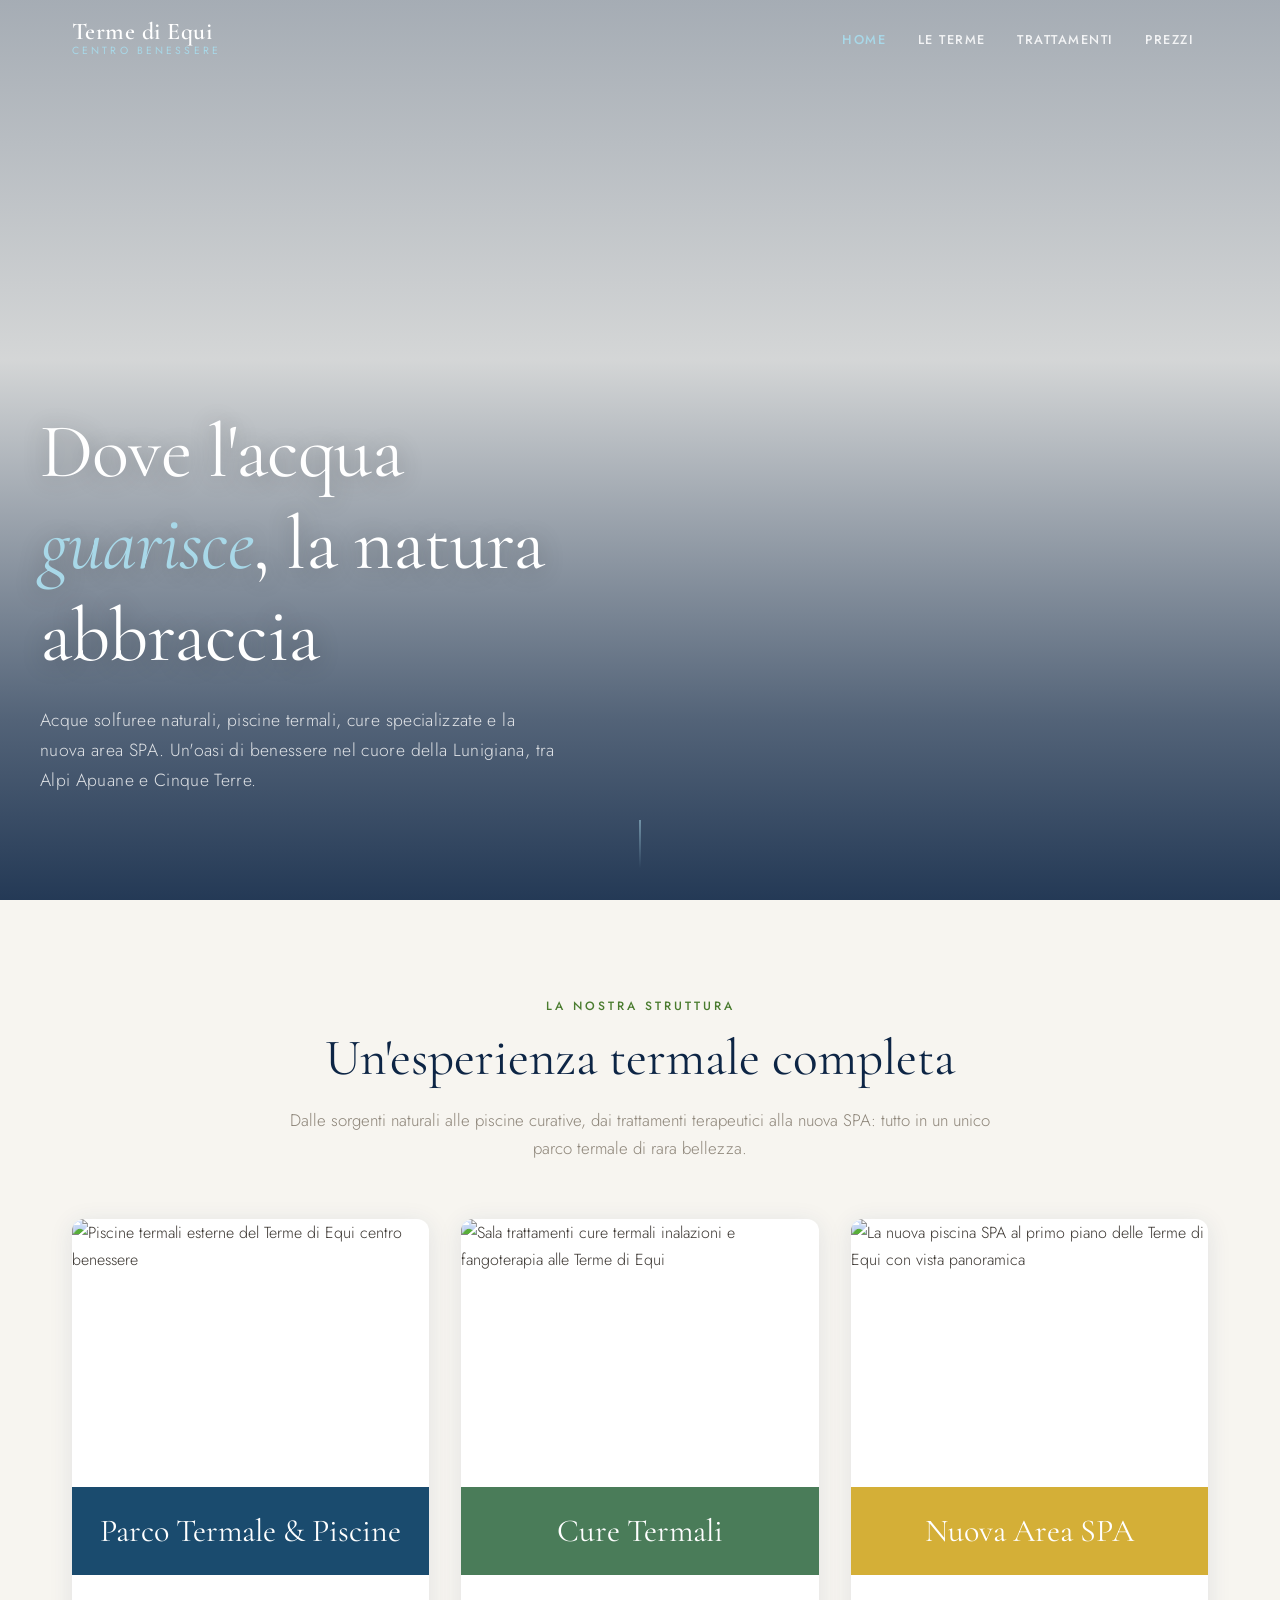
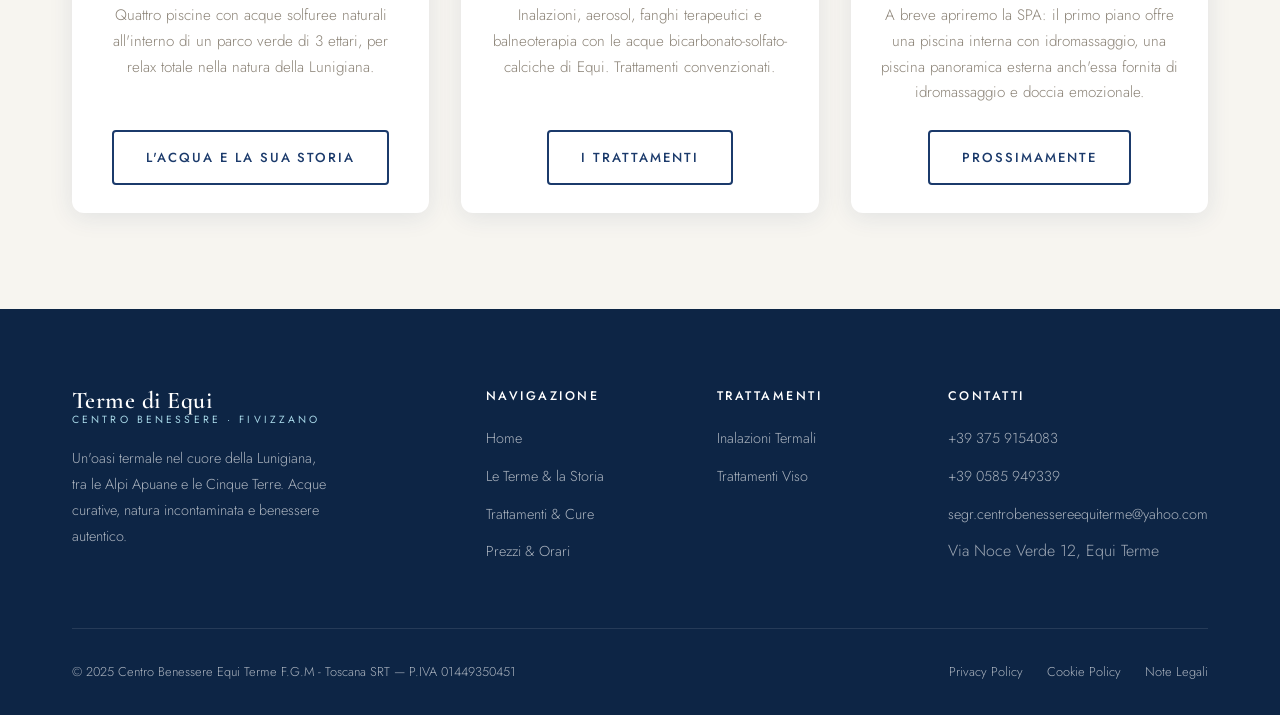
==== commit 89aef615: "x" ====
--- a/index.html
+++ b/index.html
@@ -6,15 +6,15 @@
 
   <!-- SEO Title & Meta -->
   <title>Terme di Equi — Piscine Termali & SPA a Fivizzano (MS)</title>
-  <meta name="description" content="Terme di Equi centro benessere a Fivizzano: piscine termali solfuree, cure termali, fangoterapia e la nuova SPA. Aperto tutto l'anno. Scopri prezzi e trattamenti.">
+  <meta name="description" content="Terme di Equi centro benessere a Fivizzano: piscine termali solfuree, cure termali, fangoterapia . Aperto tutto l'anno. Scopri prezzi e trattamenti.">
   <meta name="keywords" content="terme Equi, terme Fivizzano, terme Lunigiana, piscine termali, cure termali solfuree, nuova SPA Equi Terme, massaggi benessere Massa Carrara">
   <link rel="canonical" href="https://www.termediequi.com/index.html">
   <link rel="alternate" hreflang="it" href="https://www.termediequi.com/index.html">
 
   <!-- Open Graph -->
   <meta property="og:type" content="website">
-  <meta property="og:title" content="Terme di Eq noui — Piscine Termali & SPA Fivizzano">
-  <meta property="og:description" content="Acque solfuree, cure termali, nuova SPA e relax immersi nella natura della Lunigiana. Scopri il Terme di Equi centro benessere.">
+  <meta property="og:title" content="Terme di Equi — Piscine Termali & SPA Fivizzano">
+  <meta property="og:description" content="Acque solfuree, cure termali immersi nella natura della Lunigiana. Scopri il Terme di Equi centro benessere.">
   <meta property="og:url" content="https://www.termediequi.com/">
   <meta property="og:image" content="https://res.cloudinary.com/de278ryzj/image/upload/w_1200,h_630,c_fill,g_auto,q_auto,f_jpg/v1773928821/503741239_17895433767251714_1050365484845062097_n_v8mhss.jpg">
 
@@ -91,14 +91,13 @@
 
 <!-- ═══ HERO ══════════════════════════════════════════════════════════ -->
 <section class="hero" aria-label="Benvenuti alle Terme di Equi">
-  <div class="hero__bg" role="img" aria-label="Vista aerea del parco termale Terme di Equi con piscine e ombrelloni rigati blu"></div>
+  <div class="hero__bg" role="img" aria-label="Vista aerea del parco termale Terme di Equi con piscine"></div>
 
   <div class="container hero__content">
-    <span class="overline">Fivizzano · Lunigiana · dal 1878</span>
     <h1>Dove l'acqua <em>guarisce</em>, la natura abbraccia</h1>
     <p class="hero__sub">Acque solfuree naturali, piscine termali, cure specializzate e la nuova area SPA. Un'oasi di benessere nel cuore della Lunigiana, tra Alpi Apuane e Cinque Terre.</p>
     <div class="hero__actions">
-      <a href="prezzi.html" class="btn btn--ghost btn--lg">Prezzi & Orari</a>
+      
     </div>
   </div>
   <div class="hero__scroll" aria-hidden="true">
@@ -116,47 +115,50 @@
       <h2 id="h2-panoramica">Un'esperienza termale completa</h2>
       <p>Dalle sorgenti naturali alle piscine curative, dai trattamenti terapeutici alla nuova SPA: tutto in un unico parco termale di rara bellezza.</p>
     </div>
+    
     <div class="grid-3" role="list">
-      <!-- Card 1 -->
       <article class="card" role="listitem" data-aos="fade-up" data-aos-delay="0">
         <div class="card__img">
           <img src="https://res.cloudinary.com/de278ryzj/image/upload/v1773929209/509239014_17894976324251714_6156381106198697081_n_gn0vbx.webp"
-               alt="Piscine termali esterne del Terme di Equi centro benessere con ombrelloni a righe blu"
+               alt="Piscine termali esterne del Terme di Equi centro benessere"
                width="800" height="600" loading="lazy">
         </div>
+        
+        <h3 class="card__band card__band--blu">Parco Termale & Piscine</h3>
+        
         <div class="card__body">
-          <span class="tag tag--blu" aria-label="Categoria">Piscine</span>
-          <h3>Parco Termale & Piscine</h3>
           <p>Quattro piscine con acque solfuree naturali all'interno di un parco verde di 3 ettari, per relax totale nella natura della Lunigiana.</p>
-          <a href="prezzi.html" class="btn btn--outline" style="margin-top:1.25rem;">Vedi prezzi</a>
+          <a href="le-terme.html" class="btn btn--outline">L'acqua e la sua storia</a>
         </div>
       </article>
-      <!-- Card 2 -->
+
       <article class="card" role="listitem" data-aos="fade-up" data-aos-delay="100">
         <div class="card__img">
           <img src="https://res.cloudinary.com/de278ryzj/image/upload/v1773936054/7_fvkduf.jpg"
                alt="Sala trattamenti cure termali inalazioni e fangoterapia alle Terme di Equi"
                width="800" height="600" loading="lazy">
         </div>
+        
+        <h3 class="card__band card__band--verde">Cure Termali</h3>
+        
         <div class="card__body">
-          <span class="tag tag--verde" aria-label="Categoria">Cure</span>
-          <h3>Cure Termali</h3>
           <p>Inalazioni, aerosol, fanghi terapeutici e balneoterapia con le acque bicarbonato-solfato-calciche di Equi. Trattamenti convenzionati.</p>
-          <a href="trattamenti-e-cure.html" class="btn btn--outline" style="margin-top:1.25rem;">Scopri le cure</a>
+          <a href="trattamenti-e-cure.html" class="btn btn--outline">I trattamenti</a>
         </div>
       </article>
-      <!-- Card 3 -->
+
       <article class="card" role="listitem" data-aos="fade-up" data-aos-delay="200">
         <div class="card__img">
           <img src="https://res.cloudinary.com/terme-equi/image/upload/w_800,c_fill,f_auto,q_auto:eco/nuova-spa.jpg"
                alt="La nuova piscina SPA al primo piano delle Terme di Equi con vista panoramica"
                width="800" height="600" loading="lazy">
         </div>
+        
+        <h3 class="card__band card__band--oro">Nuova Area SPA</h3>
+        
         <div class="card__body">
-          <span class="tag tag--oro" aria-label="Novità"> Nuovo</span>
-          <h3>Nuova Area SPA</h3>
           <p>A breve apriremo la SPA: il primo piano offre una piscina interna con idromassaggio, una piscina panoramica esterna anch'essa fornita di idromassaggio e doccia emozionale.</p>
-          <a class="btn btn--outline" style="margin-top:1.25rem;">PROSSIMAMENTE</a>
+          <a class="btn btn--outline">PROSSIMAMENTE</a>
         </div>
       </article>
     </div>
@@ -199,14 +201,15 @@
       <div class="footer__col">
         <h4>Contatti</h4>
         <ul>
-          <li><a href="tel:0585949339">0585 949339</a></li>
-          <li><a href="mailto:centrobenessereequiterme@gmail.com">centrobenessereequiterme@gmail.com</a></li>
+          <li><a href="tel:3759154083">+39 375 9154083</a></li>
+          <li><a href="tel:0585949339">+39 0585 949339</a></li>
+          <li><a href="mailto:segr.centrobenessereequiterme@yahoo.com">segr.centrobenessereequiterme@yahoo.com</a></li>
           <li style="color:rgba(255,255,255,0.6);">Via Noce Verde 12, Equi Terme</li>
         </ul>
       </div>
     </div>
     <div class="footer__bottom">
-      <p>© 2025 Terme di Equi centro benessere s.r.l. — P.IVA 01449350451</p>
+      <p>© 2025 Centro Benessere Equi Terme F.G.M - Toscana SRT — P.IVA 01449350451</p>
       <nav class="footer__legal" aria-label="Link legali">
   <a href="privacy-policy.html">Privacy Policy</a>
   <a href="cookie-policy.html">Cookie Policy</a>
--- a/style.css
+++ b/style.css
@@ -330,14 +330,76 @@
 .btn--block         { width: 100%; justify-content: center; }
 
 /* ─── Cards ────────────────────────────────────────────────────── */
-.card               { background: var(--bianco-puro); border-radius: var(--radius-md); overflow: hidden; box-shadow: var(--shadow-soft); transition: var(--transition); }
-.card:hover         { transform: translateY(-6px); box-shadow: var(--shadow-deep); }
-.card__img          { aspect-ratio: 4/3; overflow: hidden; }
-.card__img img      { width: 100%; height: 100%; object-fit: cover; transition: transform 0.5s ease; }
-.card:hover .card__img img { transform: scale(1.05); }
-.card__body         { padding: 1.75rem; }
-.card__body h3      { margin-bottom: 0.75rem; }
-.card__body p       { font-size: 0.95rem; color: var(--grigio-caldo); }
+/* Layout generale della scheda */
+.card { 
+    background: var(--bianco-puro); 
+    border-radius: var(--radius-md); 
+    overflow: hidden; 
+    box-shadow: var(--shadow-soft); 
+    transition: var(--transition);
+    display: flex;
+    flex-direction: column;
+    height: 100%;
+}
+
+.card:hover { 
+    transform: translateY(-6px); 
+    box-shadow: var(--shadow-deep); 
+}
+
+.card__img { 
+    aspect-ratio: 4/3; 
+    overflow: hidden; 
+}
+
+.card__img img { 
+    width: 100%; 
+    height: 100%; 
+    object-fit: cover; 
+    transition: transform 0.5s ease; 
+}
+
+.card:hover .card__img img { 
+    transform: scale(1.05); 
+}
+
+/* NUOVA FASCIA TITOLO */
+.card__band {
+    margin: 0;
+    padding: 1rem;
+    text-align: center;
+    color: var(--bianco-puro); /* O il colore di testo che preferisci */
+    display: flex;
+    align-items: center;
+    justify-content: center;
+    min-height: 5.5rem; /* Forza l'altezza uniforme anche per i titoli più corti */
+}
+
+/* Colori delle singole fasce */
+.card__band--blu { background-color: #1a4b6e; } /* Inserisci il tuo var(--blu) */
+.card__band--verde { background-color: #4a7c59; } /* Inserisci il tuo var(--verde) */
+.card__band--oro { background-color: #d4af37; } /* Inserisci il tuo var(--oro) */
+
+/* Corpo della scheda e allineamento */
+.card__body { 
+    padding: 1.75rem;
+    display: flex;
+    flex-direction: column;
+    flex-grow: 1; /* Occupa tutto lo spazio rimanente */
+}
+
+.card__body p { 
+    font-size: 0.95rem; 
+    color: var(--grigio-caldo); 
+    margin-bottom: 1.5rem;
+    text-align: center; /* Opzionale: per centrare anche la descrizione */
+}
+
+/* Allineamento del pulsante sul fondo */
+.card__body .btn {
+    margin-top: auto; 
+    align-self: center; /* Centra il pulsante orizzontalmente */
+}
 
 /* ─── Grid utilities ───────────────────────────────────────────── */
 .grid-2 { display: grid; grid-template-columns: repeat(2,1fr); gap: 2rem; }
@@ -741,4 +803,29 @@
   .card__body     { padding: 1.25rem; }
   .nav__logo-main { font-size: 1.2rem; }
   .nav__logo-sub  { font-size: 0.6rem; letter-spacing: 0.2em; }
+}
+
+/* ==========================================================================
+   FORZATURA NAVBAR PER PAGINE SENZA HERO IMAGE (es. le-terme.html)
+   ========================================================================== */
+
+header.site-header.header-no-hero {
+    position: sticky !important;
+    top: 0 !important;
+    background-color: #ffffff !important; /* Forza sfondo bianco puro */
+    box-shadow: 0 2px 10px rgba(0,0,0,0.1) !important; /* Aggiunge un'ombra per staccare dal fondo */
+    z-index: 9999 !important;
+}
+
+/* Forza tutti i link, i pulsanti e il logo a essere scuri */
+header.site-header.header-no-hero .nav__links a,
+header.site-header.header-no-hero .nav__logo,
+header.site-header.header-no-hero .nav__logo-main,
+header.site-header.header-no-hero .nav__logo-sub {
+    color: #1a4b6e !important; /* Colore blu scuro */
+}
+
+/* Forza l'hamburger menu a essere scuro su mobile */
+header.site-header.header-no-hero .nav__burger span {
+    background-color: #1a4b6e !important; 
 }
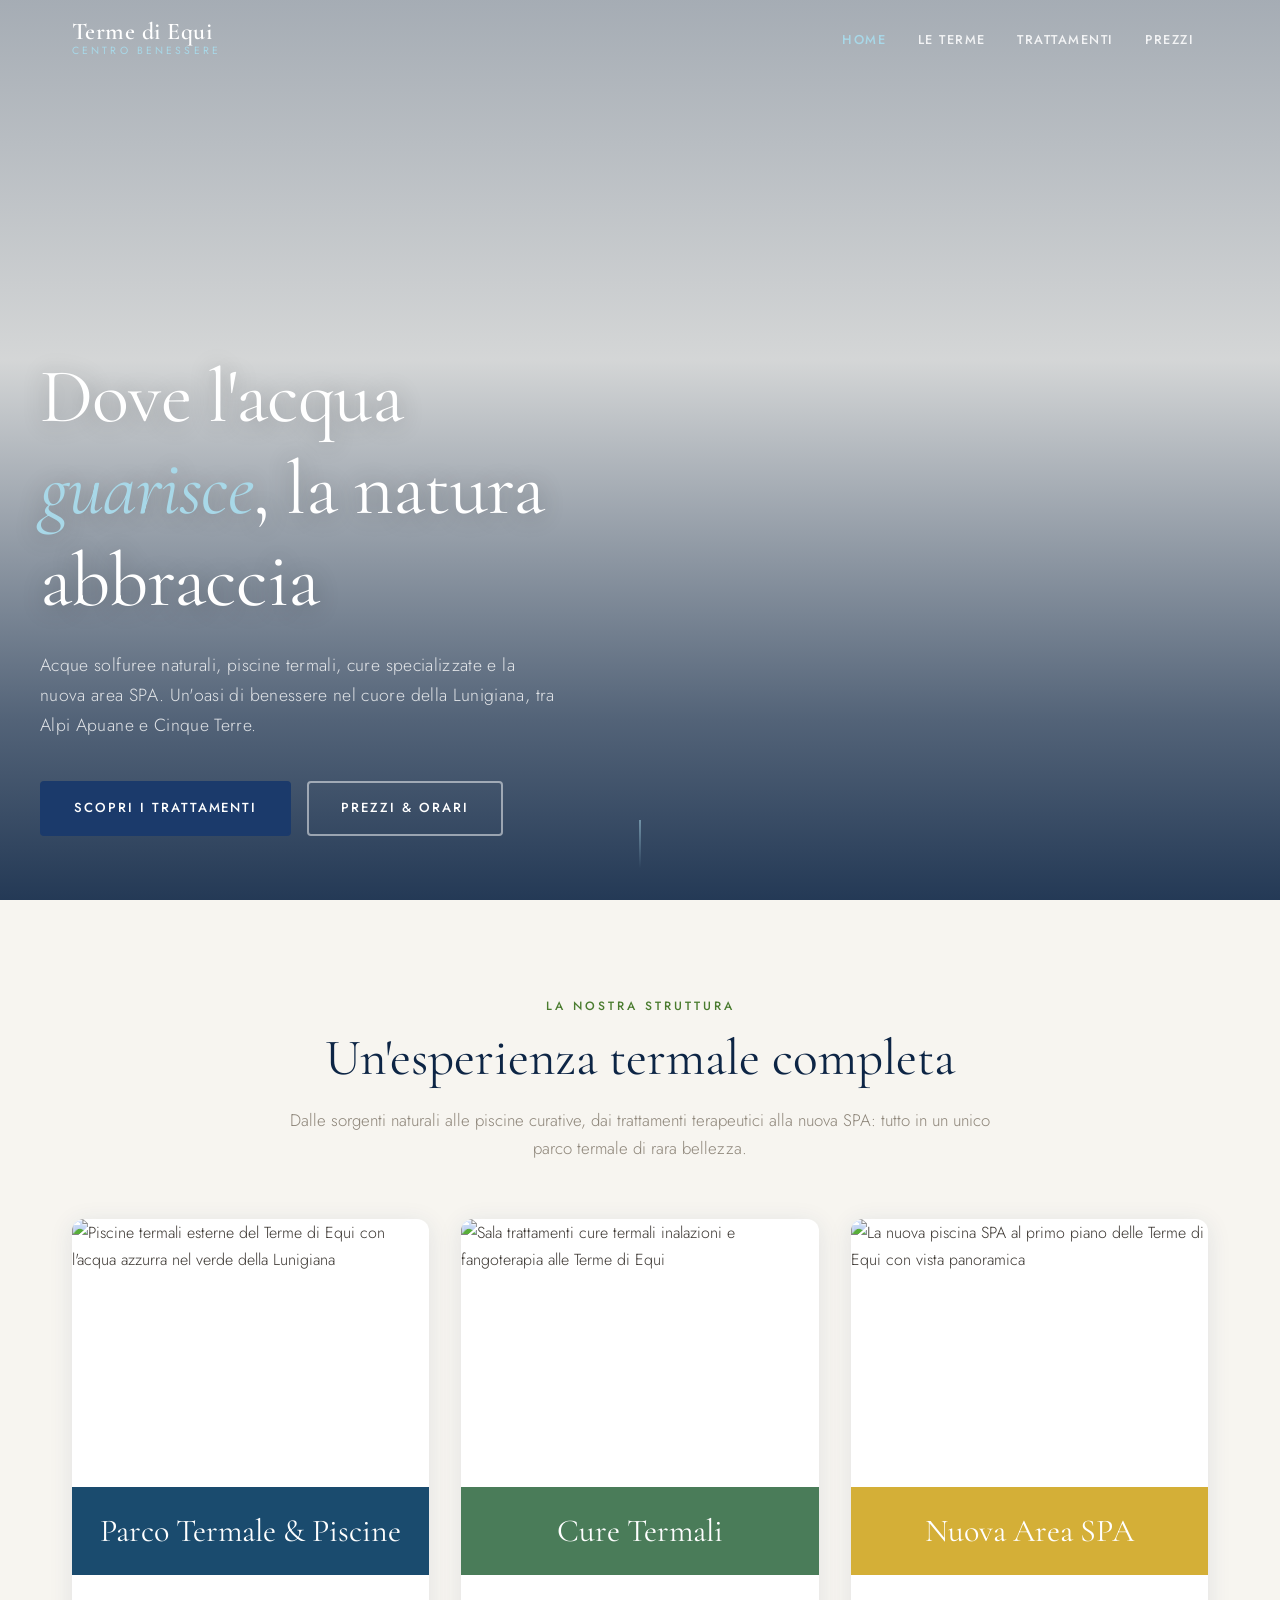
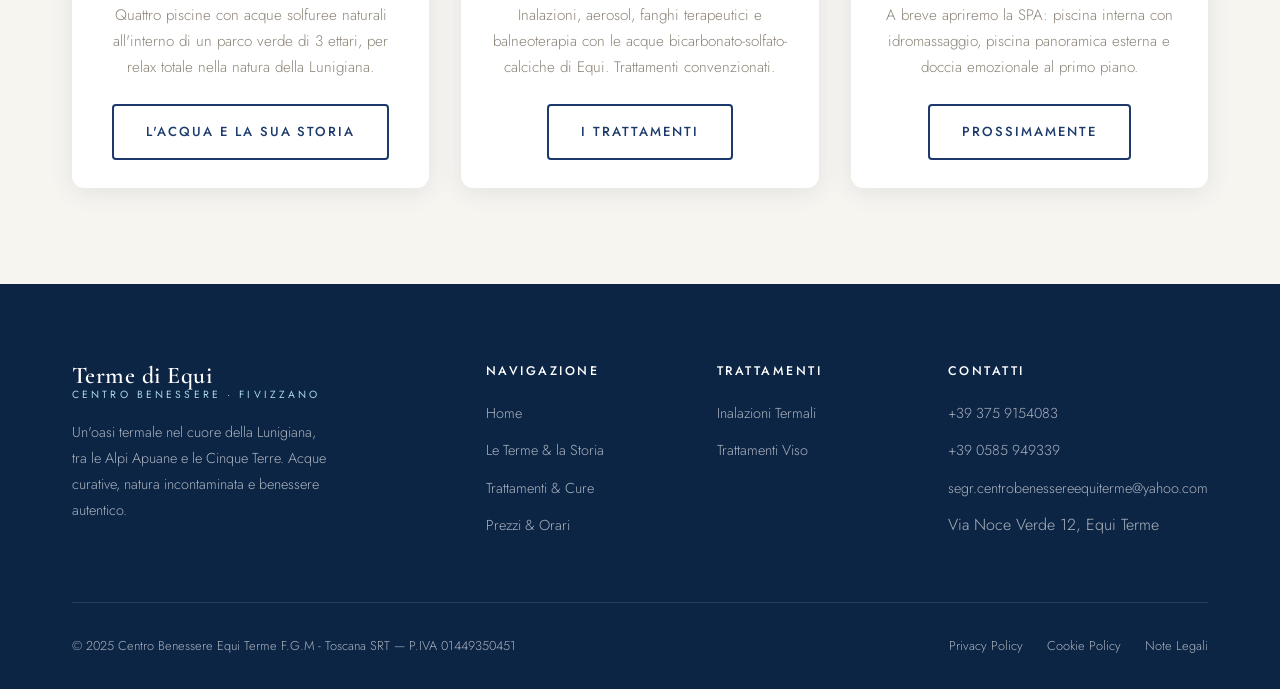
==== commit db34f574: "x" ====
--- a/index.html
+++ b/index.html
@@ -4,16 +4,20 @@
   <meta charset="UTF-8">
   <meta name="viewport" content="width=device-width, initial-scale=1.0">
 
+  <!-- Preload font critici -->
+  <link rel="preload" href="fonts/CormorantGaramond-VariableFont_wght.ttf" as="font" type="font/ttf" crossorigin>
+  <link rel="preload" href="fonts/Jost-VariableFont_wght.ttf" as="font" type="font/ttf" crossorigin>
+
   <!-- SEO Title & Meta -->
-  <title>Terme di Equi — Piscine Termali & SPA a Fivizzano (MS)</title>
-  <meta name="description" content="Terme di Equi centro benessere a Fivizzano: piscine termali solfuree, cure termali, fangoterapia . Aperto tutto l'anno. Scopri prezzi e trattamenti.">
+  <title>Terme di Equi — Piscine Termali &amp; SPA a Fivizzano (MS)</title>
+  <meta name="description" content="Terme di Equi centro benessere a Fivizzano: piscine termali solfuree, cure termali, fangoterapia. Aperto tutto l'anno. Scopri prezzi e trattamenti.">
   <meta name="keywords" content="terme Equi, terme Fivizzano, terme Lunigiana, piscine termali, cure termali solfuree, nuova SPA Equi Terme, massaggi benessere Massa Carrara">
   <link rel="canonical" href="https://www.termediequi.com/index.html">
   <link rel="alternate" hreflang="it" href="https://www.termediequi.com/index.html">
 
   <!-- Open Graph -->
   <meta property="og:type" content="website">
-  <meta property="og:title" content="Terme di Equi — Piscine Termali & SPA Fivizzano">
+  <meta property="og:title" content="Terme di Equi — Piscine Termali &amp; SPA Fivizzano">
   <meta property="og:description" content="Acque solfuree, cure termali immersi nella natura della Lunigiana. Scopri il Terme di Equi centro benessere.">
   <meta property="og:url" content="https://www.termediequi.com/">
   <meta property="og:image" content="https://res.cloudinary.com/de278ryzj/image/upload/w_1200,h_630,c_fill,g_auto,q_auto,f_jpg/v1773928821/503741239_17895433767251714_1050365484845062097_n_v8mhss.jpg">
@@ -66,46 +70,46 @@
   <nav class="nav container" aria-label="Navigazione principale">
     <a href="index.html" class="nav__logo" aria-label="Terme di Equi — Home">
       <span class="nav__logo-main">Terme di Equi</span>
-      <span class="nav__logo-sub">Centro Benessere  </span>
+      <span class="nav__logo-sub">Centro Benessere</span>
     </a>
     <ul class="nav__links" role="list">
-      <li><a href="index.html" class="active">Home</a></li>
+      <li><a href="index.html" class="active" aria-current="page">Home</a></li>
       <li><a href="le-terme.html">Le Terme</a></li>
       <li><a href="trattamenti-e-cure.html">Trattamenti</a></li>
-
       <li><a href="prezzi.html">Prezzi</a></li>
     </ul>
-    <button class="nav__burger" aria-label="Apri menu" aria-expanded="false">
-      <span></span><span></span><span></span>
+    <button class="nav__burger" aria-label="Apri menu di navigazione" aria-expanded="false" aria-controls="mobile-nav">
+      <span aria-hidden="true"></span>
+      <span aria-hidden="true"></span>
+      <span aria-hidden="true"></span>
     </button>
   </nav>
 </header>
 
 <!-- Mobile Nav Overlay -->
-<div class="nav__mobile" role="dialog" aria-label="Menu mobile">
+<nav id="mobile-nav" class="nav__mobile" role="dialog" aria-label="Menu di navigazione mobile" aria-hidden="true">
   <a href="index.html">Home</a>
   <a href="le-terme.html">Le Terme</a>
   <a href="trattamenti-e-cure.html">Trattamenti</a>
-  <a href="prezzi.html">Prezzi & Orari</a>
-</div>
+  <a href="prezzi.html">Prezzi &amp; Orari</a>
+</nav>
 
 <!-- ═══ HERO ══════════════════════════════════════════════════════════ -->
-<section class="hero" aria-label="Benvenuti alle Terme di Equi">
+<section class="hero" aria-labelledby="hero-heading">
   <div class="hero__bg" role="img" aria-label="Vista aerea del parco termale Terme di Equi con piscine"></div>
 
   <div class="container hero__content">
-    <h1>Dove l'acqua <em>guarisce</em>, la natura abbraccia</h1>
+    <h1 id="hero-heading">Dove l'acqua <em>guarisce</em>, la natura abbraccia</h1>
     <p class="hero__sub">Acque solfuree naturali, piscine termali, cure specializzate e la nuova area SPA. Un'oasi di benessere nel cuore della Lunigiana, tra Alpi Apuane e Cinque Terre.</p>
     <div class="hero__actions">
-      
+      <a href="trattamenti-e-cure.html" class="btn btn--primary">Scopri i trattamenti</a>
+      <a href="prezzi.html" class="btn btn--ghost">Prezzi &amp; Orari</a>
     </div>
   </div>
   <div class="hero__scroll" aria-hidden="true">
     <div class="hero__scroll-line"></div>
-  
   </div>
 </section>
-
 
 <!-- ═══ PANORAMICA STRUTTURA ══════════════════════════════════════════ -->
 <section class="section" aria-labelledby="h2-panoramica">
@@ -115,17 +119,16 @@
       <h2 id="h2-panoramica">Un'esperienza termale completa</h2>
       <p>Dalle sorgenti naturali alle piscine curative, dai trattamenti terapeutici alla nuova SPA: tutto in un unico parco termale di rara bellezza.</p>
     </div>
-    
+
     <div class="grid-3" role="list">
       <article class="card" role="listitem" data-aos="fade-up" data-aos-delay="0">
         <div class="card__img">
-          <img src="https://res.cloudinary.com/de278ryzj/image/upload/v1773929209/509239014_17894976324251714_6156381106198697081_n_gn0vbx.webp"
-               alt="Piscine termali esterne del Terme di Equi centro benessere"
-               width="800" height="600" loading="lazy">
-        </div>
-        
-        <h3 class="card__band card__band--blu">Parco Termale & Piscine</h3>
-        
+          <img
+            src="https://res.cloudinary.com/de278ryzj/image/upload/v1773929209/509239014_17894976324251714_6156381106198697081_n_gn0vbx.webp"
+            alt="Piscine termali esterne del Terme di Equi con l'acqua azzurra nel verde della Lunigiana"
+            width="800" height="600" loading="lazy">
+        </div>
+        <h3 class="card__band card__band--blu">Parco Termale &amp; Piscine</h3>
         <div class="card__body">
           <p>Quattro piscine con acque solfuree naturali all'interno di un parco verde di 3 ettari, per relax totale nella natura della Lunigiana.</p>
           <a href="le-terme.html" class="btn btn--outline">L'acqua e la sua storia</a>
@@ -134,13 +137,12 @@
 
       <article class="card" role="listitem" data-aos="fade-up" data-aos-delay="100">
         <div class="card__img">
-          <img src="https://res.cloudinary.com/de278ryzj/image/upload/v1773936054/7_fvkduf.jpg"
-               alt="Sala trattamenti cure termali inalazioni e fangoterapia alle Terme di Equi"
-               width="800" height="600" loading="lazy">
-        </div>
-        
+          <img
+            src="https://res.cloudinary.com/de278ryzj/image/upload/v1773936054/7_fvkduf.jpg"
+            alt="Sala trattamenti cure termali inalazioni e fangoterapia alle Terme di Equi"
+            width="800" height="600" loading="lazy">
+        </div>
         <h3 class="card__band card__band--verde">Cure Termali</h3>
-        
         <div class="card__body">
           <p>Inalazioni, aerosol, fanghi terapeutici e balneoterapia con le acque bicarbonato-solfato-calciche di Equi. Trattamenti convenzionati.</p>
           <a href="trattamenti-e-cure.html" class="btn btn--outline">I trattamenti</a>
@@ -149,29 +151,27 @@
 
       <article class="card" role="listitem" data-aos="fade-up" data-aos-delay="200">
         <div class="card__img">
-          <img src="https://res.cloudinary.com/terme-equi/image/upload/w_800,c_fill,f_auto,q_auto:eco/nuova-spa.jpg"
-               alt="La nuova piscina SPA al primo piano delle Terme di Equi con vista panoramica"
-               width="800" height="600" loading="lazy">
-        </div>
-        
+          <img
+            src="https://res.cloudinary.com/terme-equi/image/upload/w_800,c_fill,f_auto,q_auto:eco/nuova-spa.jpg"
+            alt="La nuova piscina SPA al primo piano delle Terme di Equi con vista panoramica"
+            width="800" height="600" loading="lazy">
+        </div>
         <h3 class="card__band card__band--oro">Nuova Area SPA</h3>
-        
         <div class="card__body">
-          <p>A breve apriremo la SPA: il primo piano offre una piscina interna con idromassaggio, una piscina panoramica esterna anch'essa fornita di idromassaggio e doccia emozionale.</p>
-          <a class="btn btn--outline">PROSSIMAMENTE</a>
+          <p>A breve apriremo la SPA: piscina interna con idromassaggio, piscina panoramica esterna e doccia emozionale al primo piano.</p>
+          <span class="btn btn--outline" aria-label="Prossimamente disponibile">Prossimamente</span>
         </div>
       </article>
     </div>
   </div>
 </section>
-
 
 <!-- ═══ FOOTER ════════════════════════════════════════════════════════ -->
 <footer class="site-footer" role="contentinfo">
   <div class="container">
     <div class="footer__grid">
       <div class="footer__brand">
-        <a href="index.html" class="nav__logo">
+        <a href="index.html" class="nav__logo" aria-label="Terme di Equi — Home">
           <span class="nav__logo-main">Terme di Equi</span>
           <span class="nav__logo-sub">Centro Benessere · Fivizzano</span>
         </a>
@@ -181,40 +181,35 @@
         <h4>Navigazione</h4>
         <ul>
           <li><a href="index.html">Home</a></li>
-          <li><a href="le-terme.html">Le Terme & la Storia</a></li>
-          <li><a href="trattamenti-e-cure.html">Trattamenti & Cure</a></li>
-
-          <li><a href="prezzi.html">Prezzi & Orari</a></li>
-
+          <li><a href="le-terme.html">Le Terme &amp; la Storia</a></li>
+          <li><a href="trattamenti-e-cure.html">Trattamenti &amp; Cure</a></li>
+          <li><a href="prezzi.html">Prezzi &amp; Orari</a></li>
         </ul>
       </div>
       <div class="footer__col">
         <h4>Trattamenti</h4>
         <ul>
           <li><a href="trattamenti-e-cure.html#inalazioni">Inalazioni Termali</a></li>
-
-
           <li><a href="trattamenti-e-cure.html#viso">Trattamenti Viso</a></li>
-
         </ul>
       </div>
       <div class="footer__col">
         <h4>Contatti</h4>
         <ul>
-          <li><a href="tel:3759154083">+39 375 9154083</a></li>
-          <li><a href="tel:0585949339">+39 0585 949339</a></li>
+          <li><a href="tel:+393759154083">+39 375 9154083</a></li>
+          <li><a href="tel:+390585949339">+39 0585 949339</a></li>
           <li><a href="mailto:segr.centrobenessereequiterme@yahoo.com">segr.centrobenessereequiterme@yahoo.com</a></li>
-          <li style="color:rgba(255,255,255,0.6);">Via Noce Verde 12, Equi Terme</li>
+          <li>Via Noce Verde 12, Equi Terme</li>
         </ul>
       </div>
     </div>
     <div class="footer__bottom">
       <p>© 2025 Centro Benessere Equi Terme F.G.M - Toscana SRT — P.IVA 01449350451</p>
       <nav class="footer__legal" aria-label="Link legali">
-  <a href="privacy-policy.html">Privacy Policy</a>
-  <a href="cookie-policy.html">Cookie Policy</a>
-  <a href="note-legali.html">Note Legali</a>
-</nav>
+        <a href="privacy-policy.html">Privacy Policy</a>
+        <a href="cookie-policy.html">Cookie Policy</a>
+        <a href="note-legali.html">Note Legali</a>
+      </nav>
     </div>
   </div>
 </footer>
--- a/style.css
+++ b/style.css
@@ -1,7 +1,7 @@
 /* =========================================
-   TERME DI EQUI — style.css
-   v4 — Refactor completo: tabelle responsive,
-        allineamenti, spaziatura uniforme
+   TERME DI EQUI — style.css  v5
+   Refactor completo: zero stili inline,
+   timeline, trattamenti, ARIA, performance
    ========================================= */
 
 /* ── Self-hosted fonts (nessuna connessione a Google) ── */
@@ -33,6 +33,7 @@
   font-style: italic;
   font-display: swap;
 }
+
 /* ─── CSS Variables ────────────────────────────────────────────── */
 :root {
   --bianco-pietra:    #F7F5F0;
@@ -115,7 +116,7 @@
   z-index:    1000;
   padding:    1.25rem 0;
   background: transparent;
-  transition: var(--transition);
+  transition: background var(--transition), padding var(--transition), box-shadow var(--transition);
 }
 .site-header.scrolled {
   background:      rgba(13,37,69,0.96);
@@ -330,75 +331,51 @@
 .btn--block         { width: 100%; justify-content: center; }
 
 /* ─── Cards ────────────────────────────────────────────────────── */
-/* Layout generale della scheda */
-.card { 
-    background: var(--bianco-puro); 
-    border-radius: var(--radius-md); 
-    overflow: hidden; 
-    box-shadow: var(--shadow-soft); 
-    transition: var(--transition);
-    display: flex;
-    flex-direction: column;
-    height: 100%;
-}
-
-.card:hover { 
-    transform: translateY(-6px); 
-    box-shadow: var(--shadow-deep); 
-}
-
-.card__img { 
-    aspect-ratio: 4/3; 
-    overflow: hidden; 
-}
-
-.card__img img { 
-    width: 100%; 
-    height: 100%; 
-    object-fit: cover; 
-    transition: transform 0.5s ease; 
-}
-
-.card:hover .card__img img { 
-    transform: scale(1.05); 
-}
-
-/* NUOVA FASCIA TITOLO */
+.card {
+  background:     var(--bianco-puro);
+  border-radius:  var(--radius-md);
+  overflow:       hidden;
+  box-shadow:     var(--shadow-soft);
+  transition:     var(--transition);
+  display:        flex;
+  flex-direction: column;
+  height:         100%;
+}
+.card:hover { transform: translateY(-6px); box-shadow: var(--shadow-deep); }
+
+.card__img            { aspect-ratio: 4/3; overflow: hidden; }
+.card__img img        { width: 100%; height: 100%; object-fit: cover; transition: transform 0.5s ease; }
+.card:hover .card__img img { transform: scale(1.05); }
+
 .card__band {
-    margin: 0;
-    padding: 1rem;
-    text-align: center;
-    color: var(--bianco-puro); /* O il colore di testo che preferisci */
-    display: flex;
-    align-items: center;
-    justify-content: center;
-    min-height: 5.5rem; /* Forza l'altezza uniforme anche per i titoli più corti */
-}
-
-/* Colori delle singole fasce */
-.card__band--blu { background-color: #1a4b6e; } /* Inserisci il tuo var(--blu) */
-.card__band--verde { background-color: #4a7c59; } /* Inserisci il tuo var(--verde) */
-.card__band--oro { background-color: #d4af37; } /* Inserisci il tuo var(--oro) */
-
-/* Corpo della scheda e allineamento */
-.card__body { 
-    padding: 1.75rem;
-    display: flex;
-    flex-direction: column;
-    flex-grow: 1; /* Occupa tutto lo spazio rimanente */
-}
-
-.card__body p { 
-    font-size: 0.95rem; 
-    color: var(--grigio-caldo); 
-    margin-bottom: 1.5rem;
-    text-align: center; /* Opzionale: per centrare anche la descrizione */
-}
-
-/* Allineamento del pulsante sul fondo */
+  margin:          0;
+  padding:         1rem;
+  text-align:      center;
+  color:           var(--bianco-puro);
+  display:         flex;
+  align-items:     center;
+  justify-content: center;
+  min-height:      5.5rem;
+}
+.card__band--blu   { background-color: #1a4b6e; }
+.card__band--verde { background-color: #4a7c59; }
+.card__band--oro   { background-color: #d4af37; }
+
+.card__body {
+  padding:        1.75rem;
+  display:        flex;
+  flex-direction: column;
+  flex-grow:      1;
+}
+.card__body p {
+  font-size:     0.95rem;
+  color:         var(--grigio-caldo);
+  margin-bottom: 1.5rem;
+  text-align:    center;
+}
 .card__body .btn {
-    margin-top: auto; 
-    align-self: center; /* Centra il pulsante orizzontalmente */
+  margin-top:  auto;
+  align-self:  center;
 }
 
 /* ─── Grid utilities ───────────────────────────────────────────── */
@@ -422,11 +399,11 @@
 .split__text p:last-of-type { margin-bottom: 0; }
 
 /* ─── BG variants ──────────────────────────────────────────────── */
-.bg-blu                                  { background: var(--blu-marino); color: var(--bianco-puro); }
+.bg-blu                         { background: var(--blu-marino); color: var(--bianco-puro); }
 .bg-blu h1, .bg-blu h2,
-.bg-blu h3, .bg-blu h4                  { color: var(--bianco-puro); }
-.bg-blu p                               { color: rgba(255,255,255,0.75); }
-.bg-turchese                            { background: var(--azzurro-pallido); }
+.bg-blu h3, .bg-blu h4         { color: var(--bianco-puro); }
+.bg-blu p                      { color: rgba(255,255,255,0.75); }
+.bg-turchese                   { background: var(--azzurro-pallido); }
 
 /* ─── Pill tags ────────────────────────────────────────────────── */
 .tag        { display: inline-block; padding: 0.25rem 0.85rem; border-radius: 100px; font-size: 0.75rem; font-weight: 500; letter-spacing: 0.1em; text-transform: uppercase; }
@@ -435,9 +412,9 @@
 .tag--oro   { background: rgba(201,168,76,0.15); color: #8B6914; }
 
 /* ─── Info box ─────────────────────────────────────────────────── */
-.info-box          { background: var(--azzurro-pallido); border-left: 3px solid var(--blu-cobalto); border-radius: 0 var(--radius-sm) var(--radius-sm) 0; padding: 1.25rem 1.5rem; font-size: 0.9rem; color: var(--grigio-scuro); }
-.info-box strong   { color: var(--blu-cobalto); }
-.note-text         { font-size: 0.85rem; color: var(--grigio-caldo); font-style: italic; }
+.info-box        { background: var(--azzurro-pallido); border-left: 3px solid var(--blu-cobalto); border-radius: 0 var(--radius-sm) var(--radius-sm) 0; padding: 1.25rem 1.5rem; font-size: 0.9rem; color: var(--grigio-scuro); }
+.info-box strong { color: var(--blu-cobalto); }
+.note-text       { font-size: 0.85rem; color: var(--grigio-caldo); font-style: italic; }
 
 /* ─── Page hero (pagine interne) ───────────────────────────────── */
 .page-hero {
@@ -470,13 +447,71 @@
 .page-hero__content p  { color: rgba(255,255,255,0.78); font-size: 1.05rem; max-width: 60ch; }
 
 /* ═══════════════════════════════════════════════════════════════════
-   PRICE TABLES — Sistema completo responsive
+   TIMELINE — le-terme.html
    ═══════════════════════════════════════════════════════════════════ */
-
-/* Blocco contenitore per ogni sezione prezzi */
-.price-block { margin-bottom: 3.5rem; }
-.price-block:last-child { margin-bottom: 0; }
-
+.timeline {
+  max-width: 700px;
+  margin:    0 auto;
+  position:  relative;
+}
+.timeline__line {
+  position:   absolute;
+  left:       2rem;
+  top:        0;
+  bottom:     0;
+  width:      2px;
+  background: rgba(168,216,232,0.3);
+}
+.timeline__entries {
+  display:        flex;
+  flex-direction: column;
+  gap:            2.5rem;
+  padding-left:   5rem;
+}
+.timeline__entry { position: relative; }
+.timeline__dot {
+  position:      absolute;
+  left:          -3.25rem;
+  top:           0.2rem;
+  width:         2rem;
+  height:        2rem;
+  background:    var(--azzurro-turchese);
+  border-radius: 50%;
+  flex-shrink:   0;
+}
+.timeline__label {
+  color:          var(--azzurro-turchese);
+  font-size:      0.8rem;
+  letter-spacing: 0.2em;
+  font-weight:    500;
+  text-transform: uppercase;
+  margin-bottom:  0.25rem;
+  display:        block;
+}
+.timeline__entry h4 {
+  color:         white;
+  margin-bottom: 0.5rem;
+}
+.timeline__entry p {
+  color: rgba(255,255,255,0.75);
+}
+
+/* ═══════════════════════════════════════════════════════════════════
+   TABELLA COMPOSIZIONE CHIMICA — le-terme.html
+   ═══════════════════════════════════════════════════════════════════ */
+.chimica-grid {
+  display:       grid;
+  grid-template-columns: 1fr 1fr;
+  gap:           3rem;
+  margin-bottom: 3rem;
+}
+.chimica-grid h3 { margin-bottom: 1.25rem; }
+
+/* ═══════════════════════════════════════════════════════════════════
+   PRICE TABLES — sistema completo responsive
+   ═══════════════════════════════════════════════════════════════════ */
+.price-block             { margin-bottom: 3.5rem; }
+.price-block:last-child  { margin-bottom: 0; }
 .price-block-title {
   font-family:    var(--font-display);
   font-size:      1.8rem;
@@ -485,13 +520,10 @@
   padding-bottom: 0.75rem;
   border-bottom:  3px solid var(--azzurro-turchese);
 }
-
-/* Legenda feriale/festivo */
-.legend           { display: flex; gap: 1.5rem; flex-wrap: wrap; margin-bottom: 1.5rem; font-size: 0.82rem; color: var(--grigio-scuro); }
-.legend-item      { display: flex; align-items: center; gap: 0.5rem; }
-.legend-dot       { width: 10px; height: 10px; border-radius: 50%; flex-shrink: 0; }
-
-/* Tabella base — layout fisso, colonne proporzionali */
+.legend          { display: flex; gap: 1.5rem; flex-wrap: wrap; margin-bottom: 1.5rem; font-size: 0.82rem; color: var(--grigio-scuro); }
+.legend-item     { display: flex; align-items: center; gap: 0.5rem; }
+.legend-dot      { width: 10px; height: 10px; border-radius: 50%; flex-shrink: 0; }
+
 .price-table {
   width:           100%;
   border-collapse: collapse;
@@ -500,10 +532,8 @@
   overflow:        hidden;
   box-shadow:      var(--shadow-soft);
   font-size:       0.95rem;
-  table-layout:    fixed;   /* colonne stabili, niente overflow inatteso */
-}
-
-/* Thead */
+  table-layout:    fixed;
+}
 .price-table thead tr { background: var(--blu-cobalto); color: var(--bianco-puro); }
 .price-table th {
   padding:        0.9rem 1.25rem;
@@ -514,8 +544,6 @@
   text-align:     left;
   vertical-align: middle;
 }
-
-/* Tbody */
 .price-table td {
   padding:        0.95rem 1.25rem;
   text-align:     left;
@@ -526,34 +554,21 @@
 .price-table tbody tr:last-child td { border-bottom: none; }
 .price-table tbody tr:hover         { background: var(--azzurro-pallido); transition: background 0.2s; }
 
-/* Colonna prezzi (ultima): sempre a destra, grassetto, colore */
 .price-table td:last-child,
-.price-table th:last-child {
-  text-align:  right;
-  font-weight: 500;
-  color:       var(--bianco-puro); /* thead */
-}
+.price-table th:last-child { text-align: right; font-weight: 500; color: var(--bianco-puro); }
 .price-table tbody td:last-child { color: var(--blu-cobalto); }
 
-/* Colonna feriale/festivo: centrata */
 .price-table th.col-feriale,
 .price-table td.col-feriale,
 .price-table th.col-festivo,
-.price-table td.col-festivo {
-  text-align: center;
-}
-/* I valori numerici nelle colonne feriale/festivo sono bold blu */
+.price-table td.col-festivo { text-align: center; }
+
 .price-table tbody td.col-feriale,
-.price-table tbody td.col-festivo {
-  font-weight: 500;
-  color:       var(--blu-cobalto);
-}
-
-/* Celle speciali */
-.price-table td[colspan] { text-align: center; }
-.price-highlight         { background: rgba(168,216,232,0.15); }
-
-/* ─── Larghezze colonne per tabella a 3 col (fascia / feriale / festivo) ─── */
+.price-table tbody td.col-festivo { font-weight: 500; color: var(--blu-cobalto); }
+
+.price-table td[colspan]  { text-align: center; }
+.price-highlight          { background: rgba(168,216,232,0.15); }
+
 .price-table.cols-3 th:nth-child(1),
 .price-table.cols-3 td:nth-child(1) { width: 58%; }
 .price-table.cols-3 th:nth-child(2),
@@ -561,7 +576,6 @@
 .price-table.cols-3 th:nth-child(3),
 .price-table.cols-3 td:nth-child(3) { width: 21%; }
 
-/* ─── Larghezze per tabella ridotti a 4 col ─── */
 .price-table.cols-4 th:nth-child(1),
 .price-table.cols-4 td:nth-child(1) { width: 30%; }
 .price-table.cols-4 th:nth-child(2),
@@ -571,7 +585,6 @@
 .price-table.cols-4 th:nth-child(4),
 .price-table.cols-4 td:nth-child(4) { width: 21%; }
 
-/* ─── Larghezze per tabella abbonamenti a 3 col (tipologia/accesso/prezzo) ─── */
 .price-table.cols-abb th:nth-child(1),
 .price-table.cols-abb td:nth-child(1) { width: 48%; }
 .price-table.cols-abb th:nth-child(2),
@@ -579,7 +592,6 @@
 .price-table.cols-abb th:nth-child(3),
 .price-table.cols-abb td:nth-child(3) { width: 20%; }
 
-/* ─── Larghezze per carnet a 4 col ─── */
 .price-table.cols-carnet th:nth-child(1),
 .price-table.cols-carnet td:nth-child(1) { width: 40%; }
 .price-table.cols-carnet th:nth-child(2),
@@ -589,126 +601,205 @@
 .price-table.cols-carnet th:nth-child(4),
 .price-table.cols-carnet td:nth-child(4) { width: 18%; }
 
-/* ─── Tabella noleggi a 2 col ─── */
 .price-table.cols-2 th:nth-child(1),
 .price-table.cols-2 td:nth-child(1) { width: 70%; }
 .price-table.cols-2 th:nth-child(2),
 .price-table.cols-2 td:nth-child(2) { width: 30%; }
 
-/* Le tabelle noleggio stanno in una colonna centrata */
-.noleggi-wrap {
-  max-width: 520px;
-  margin:    0 auto;
-}
-
-/* ─── Tabella composizione chimica (le-terme.html) ─── */
+.noleggi-wrap { max-width: 520px; margin: 0 auto; }
+
 .price-table.cols-chimica th:nth-child(1),
 .price-table.cols-chimica td:nth-child(1) { width: 55%; }
 .price-table.cols-chimica th:nth-child(2),
 .price-table.cols-chimica td:nth-child(2) { width: 45%; text-align: left; }
-.price-table.cols-chimica tbody td:last-child { text-align: left; }
-
-/* ─── Mobile: le tabelle si adattano senza scroll ─── */
-@media (max-width: 768px) {
-  .price-table { font-size: 0.82rem; }
-  .price-table th,
-  .price-table td { padding: 0.7rem 0.85rem; }
-  .price-block-title { font-size: 1.4rem; }
-
-  /* Su mobile le tabelle a 3-4 col diventano card impilate */
-  .price-table.cols-3,
-  .price-table.cols-4,
-  .price-table.cols-abb,
-  .price-table.cols-carnet {
-    display: block;
-  }
-  .price-table.cols-3 thead,
-  .price-table.cols-4 thead,
-  .price-table.cols-abb thead,
-  .price-table.cols-carnet thead { display: none; }
-
-  .price-table.cols-3 tbody,
-  .price-table.cols-4 tbody,
-  .price-table.cols-abb tbody,
-  .price-table.cols-carnet tbody { display: block; }
-
-  .price-table.cols-3 tr,
-  .price-table.cols-4 tr,
-  .price-table.cols-abb tr,
-  .price-table.cols-carnet tr {
-    display:       block;
-    margin-bottom: 0.75rem;
-    border-radius: var(--radius-sm);
-    border:        1px solid rgba(27,58,107,0.12);
-    overflow:      hidden;
-  }
-  .price-table.cols-3 tr:last-child,
-  .price-table.cols-4 tr:last-child,
-  .price-table.cols-abb tr:last-child,
-  .price-table.cols-carnet tr:last-child { margin-bottom: 0; }
-
-  .price-table.cols-3 td,
-  .price-table.cols-4 td,
-  .price-table.cols-abb td,
-  .price-table.cols-carnet td {
-    display:       flex;
-    justify-content: space-between;
-    align-items:   center;
-    width:         100% !important;
-    text-align:    right !important;
-    padding:       0.65rem 1rem;
-    font-size:     0.82rem;
-    border-bottom: 1px solid rgba(0,0,0,0.06);
-    gap:           1rem;
-  }
-  .price-table.cols-3 td:last-child,
-  .price-table.cols-4 td:last-child,
-  .price-table.cols-abb td:last-child,
-  .price-table.cols-carnet td:last-child { border-bottom: none; }
-
-  /* Etichetta data-label come pseudo-colonna sinistra */
-  .price-table.cols-3 td::before,
-  .price-table.cols-4 td::before,
-  .price-table.cols-abb td::before,
-  .price-table.cols-carnet td::before {
-    content:     attr(data-label);
-    font-size:   0.68rem;
-    font-weight: 500;
-    letter-spacing: 0.1em;
-    text-transform: uppercase;
-    color:       var(--grigio-caldo);
-    text-align:  left;
-    flex-shrink: 0;
-    min-width:   80px;
-  }
-  /* Celle colspan (es. "Ingresso gratuito") — full width */
-  .price-table.cols-3 td[colspan],
-  .price-table.cols-4 td[colspan] {
-    justify-content: center;
-    text-align: center !important;
-    font-size: 0.85rem;
-  }
-  .price-table.cols-3 td[colspan]::before,
-  .price-table.cols-4 td[colspan]::before { display: none; }
-
-  /* Tabelle a 2 colonne (noleggi, chimica): rimangono tabella ma compatte */
-  .price-table.cols-2 { table-layout: auto; }
-  .price-table.cols-2 th,
-  .price-table.cols-2 td { width: auto !important; }
-
-  /* Noleggi centrati su mobile */
-  .noleggi-wrap { max-width: 100%; }
-}
-
-@media (max-width: 480px) {
-  .price-table th,
-  .price-table td { padding: 0.6rem 0.75rem; }
-}
+.price-table.cols-chimica tbody td:last-child { text-align: left; color: var(--grigio-scuro); }
+
+/* ═══════════════════════════════════════════════════════════════════
+   TRATTAMENTI — trattamenti-e-cure.html
+   ═══════════════════════════════════════════════════════════════════ */
+.tratt-hero-card {
+  background:  var(--bianco-puro);
+  border-radius: var(--radius-md);
+  padding:     2rem;
+  box-shadow:  var(--shadow-soft);
+  display:     flex;
+  gap:         1.5rem;
+  align-items: flex-start;
+  transition:  var(--transition);
+}
+.tratt-hero-card:hover { transform: translateY(-4px); box-shadow: var(--shadow-deep); }
+.tratt-hero-card h3    { margin-bottom: 0.5rem; font-size: 1.3rem; }
+.tratt-hero-card p     { font-size: 0.92rem; color: var(--grigio-caldo); margin-bottom: 0.75rem; }
+
+.tratt-detail {
+  display:               grid;
+  grid-template-columns: 1fr 1fr;
+  gap:                   1rem;
+  margin-top:            1rem;
+}
+.tratt-detail-item {
+  background:    var(--azzurro-pallido);
+  border-radius: var(--radius-sm);
+  padding:       0.75rem 1rem;
+  font-size:     0.85rem;
+}
+.tratt-detail-item strong {
+  display:        block;
+  color:          var(--blu-cobalto);
+  font-size:      0.75rem;
+  letter-spacing: 0.1em;
+  text-transform: uppercase;
+  margin-bottom:  0.2rem;
+}
+
+/* Titolo sezione trattamento con bordo turchese */
+.tratt-section-title {
+  margin-bottom:  1.5rem;
+  padding-bottom: 0.75rem;
+  border-bottom:  2px solid var(--azzurro-turchese);
+}
+
+/* Scroll-margin per anchor link con header fisso */
+.tratt-anchor { scroll-margin-top: 120px; }
+
+/* ═══════════════════════════════════════════════════════════════════
+   PAGINE LEGALI — privacy, cookie, note legali
+   ═══════════════════════════════════════════════════════════════════ */
+.legal-page { padding: 5rem 0 6rem; }
+.legal-page .container { max-width: 820px; }
+
+.legal-header {
+  margin-bottom:  3rem;
+  padding-bottom: 2rem;
+  border-bottom:  2px solid var(--azzurro-turchese);
+}
+.legal-header h1 { font-size: clamp(2rem, 4vw, 3rem); margin-bottom: 0.5rem; }
+.legal-meta {
+  font-size:      0.8rem;
+  color:          var(--grigio-caldo);
+  letter-spacing: 0.1em;
+  text-transform: uppercase;
+}
+.legal-meta-highlight {
+  background:  rgba(201,168,76,0.15);
+  color:       #8B6914;
+  padding:     0.1rem 0.4rem;
+  border-radius: 3px;
+  font-weight: 500;
+  font-style:  normal;
+}
+
+.legal-section          { margin-bottom: 2.5rem; }
+.legal-section h2 {
+  font-size:     1.6rem;
+  margin-bottom: 0.75rem;
+  padding-left:  1rem;
+  border-left:   3px solid var(--azzurro-turchese);
+  color:         var(--blu-marino);
+}
+.legal-section h3       { font-size: 1.15rem; margin: 1.25rem 0 0.4rem; color: var(--blu-cobalto); }
+.legal-section p        { font-size: 0.95rem; color: var(--grigio-scuro); margin-bottom: 0.75rem; max-width: 100%; }
+.legal-section ul {
+  list-style:     disc;
+  padding-left:   1.5rem;
+  display:        flex;
+  flex-direction: column;
+  gap:            0.4rem;
+  font-size:      0.95rem;
+  color:          var(--grigio-scuro);
+  margin-bottom:  0.75rem;
+}
+
+/* Tabella legale generica */
+.legal-table {
+  width:           100%;
+  border-collapse: collapse;
+  font-size:       0.88rem;
+  margin:          1rem 0 1.25rem;
+  background:      var(--bianco-puro);
+  border-radius:   var(--radius-md);
+  overflow:        hidden;
+  box-shadow:      var(--shadow-soft);
+}
+.legal-table thead tr              { background: var(--blu-cobalto); color: var(--bianco-puro); }
+.legal-table th,
+.legal-table td                   { padding: 0.75rem 1rem; text-align: left; border-bottom: 1px solid rgba(0,0,0,0.06); }
+.legal-table th                   { font-weight: 500; letter-spacing: 0.08em; font-size: 0.78rem; text-transform: uppercase; }
+.legal-table tbody tr:last-child td { border-bottom: none; }
+.legal-table tbody tr:hover        { background: var(--azzurro-pallido); }
+
+/* Cookie table */
+.cookie-table {
+  width:           100%;
+  border-collapse: collapse;
+  font-size:       0.88rem;
+  margin:          1rem 0 1.25rem;
+  background:      var(--bianco-puro);
+  border-radius:   var(--radius-md);
+  overflow:        hidden;
+  box-shadow:      var(--shadow-soft);
+}
+.cookie-table thead tr    { background: var(--blu-cobalto); color: var(--bianco-puro); }
+.cookie-table th,
+.cookie-table td          { padding: 0.75rem 1rem; text-align: left; border-bottom: 1px solid rgba(0,0,0,0.06); vertical-align: top; }
+.cookie-table th          { font-weight: 500; letter-spacing: 0.08em; font-size: 0.78rem; text-transform: uppercase; }
+.cookie-table tbody tr:last-child td { border-bottom: none; }
+.cookie-table tbody tr:hover { background: var(--azzurro-pallido); }
+
+/* Badge */
+.badge          { display: inline-block; padding: 0.15rem 0.6rem; border-radius: 100px; font-size: 0.72rem; font-weight: 500; letter-spacing: 0.05em; text-transform: uppercase; }
+.badge--verde   { background: rgba(74,124,47,0.12); color: var(--verde-chiaro); }
+.badge--oro     { background: rgba(201,168,76,0.15); color: #8B6914; }
+.badge--grigio  { background: rgba(0,0,0,0.07); color: var(--grigio-caldo); }
+
+/* Verdict box (cookie policy) */
+.verdict-box    { background: var(--blu-marino); color: var(--bianco-puro); border-radius: var(--radius-md); padding: 2rem 2.25rem; margin: 2rem 0; }
+.verdict-box h3 { color: var(--azzurro-turchese); margin-bottom: 0.75rem; font-size: 1.3rem; }
+.verdict-box p  { color: rgba(255,255,255,0.85); font-size: 0.95rem; max-width: 100%; margin-bottom: 0.5rem; }
+.verdict-box p:last-child { margin-bottom: 0; }
+
+/* Contact box */
+.contact-box {
+  background:    var(--azzurro-pallido);
+  border-left:   3px solid var(--blu-cobalto);
+  border-radius: 0 var(--radius-sm) var(--radius-sm) 0;
+  padding:       1.25rem 1.5rem;
+  margin-top:    1rem;
+  font-size:     0.92rem;
+}
+.contact-box strong { color: var(--blu-cobalto); display: block; margin-bottom: 0.4rem; }
+
+/* Scheda societaria (note legali) */
+.company-card { background: var(--bianco-puro); border-radius: var(--radius-md); box-shadow: var(--shadow-soft); overflow: hidden; margin-bottom: 2rem; }
+.company-card__header { background: var(--blu-cobalto); color: var(--bianco-puro); padding: 1.25rem 1.75rem; }
+.company-card__header h3 { color: var(--bianco-puro); font-size: 1.3rem; margin-bottom: 0.25rem; }
+.company-card__header p  { color: rgba(255,255,255,0.7); font-size: 0.82rem; max-width: 100%; margin: 0; }
+.company-card__body  { padding: 1.5rem 1.75rem; }
+.company-card__row {
+  display:       flex;
+  gap:           1rem;
+  padding:       0.65rem 0;
+  border-bottom: 1px solid rgba(0,0,0,0.06);
+  font-size:     0.92rem;
+  align-items:   baseline;
+}
+.company-card__row:last-child { border-bottom: none; }
+.company-card__label {
+  min-width:      160px;
+  font-size:      0.75rem;
+  font-weight:    500;
+  letter-spacing: 0.1em;
+  text-transform: uppercase;
+  color:          var(--grigio-caldo);
+  flex-shrink:    0;
+}
+.company-card__value { color: var(--grigio-scuro); }
+.company-card__value a { color: var(--blu-cobalto); text-decoration: underline; text-underline-offset: 3px; }
 
 /* ─── Accordion ────────────────────────────────────────────────── */
-.accordion                  { border: 1px solid rgba(0,0,0,0.08); border-radius: var(--radius-md); overflow: hidden; }
-.accordion__item            { border-bottom: 1px solid rgba(0,0,0,0.08); }
-.accordion__item:last-child { border-bottom: none; }
+.accordion                   { border: 1px solid rgba(0,0,0,0.08); border-radius: var(--radius-md); overflow: hidden; }
+.accordion__item             { border-bottom: 1px solid rgba(0,0,0,0.08); }
+.accordion__item:last-child  { border-bottom: none; }
 .accordion__trigger {
   width: 100%; text-align: left;
   background: var(--bianco-puro);
@@ -719,10 +810,10 @@
   display: flex; justify-content: space-between; align-items: center;
   transition: var(--transition);
 }
-.accordion__trigger:hover       { background: var(--azzurro-pallido); color: var(--blu-cobalto); }
-.accordion__trigger .acc-icon   { transition: transform 0.3s; font-size: 1.2rem; color: var(--blu-cobalto); }
-.accordion__trigger.open        { background: var(--azzurro-pallido); color: var(--blu-cobalto); }
-.accordion__trigger.open .acc-icon { transform: rotate(45deg); }
+.accordion__trigger:hover            { background: var(--azzurro-pallido); color: var(--blu-cobalto); }
+.accordion__trigger .acc-icon        { transition: transform 0.3s; font-size: 1.2rem; color: var(--blu-cobalto); }
+.accordion__trigger.open             { background: var(--azzurro-pallido); color: var(--blu-cobalto); }
+.accordion__trigger.open .acc-icon  { transform: rotate(45deg); }
 .accordion__body      { display: none; padding: 1.25rem 1.5rem; background: var(--bianco-puro); font-size: 0.95rem; color: var(--grigio-caldo); line-height: 1.8; }
 .accordion__body.open { display: block; }
 
@@ -737,32 +828,65 @@
 .footer__col ul a:hover { color: var(--azzurro-turchese); }
 .footer__bottom { border-top: 1px solid rgba(255,255,255,0.1); padding-top: 2rem; display: flex; justify-content: space-between; align-items: center; gap: 1rem; flex-wrap: wrap; font-size: 0.8rem; }
 .footer__bottom a:hover { color: var(--azzurro-turchese); }
-.footer__legal { display: flex; gap: 1.5rem; }
+.footer__legal  { display: flex; gap: 1.5rem; }
+
+/* ─── Utility: overline su sfondo scuro ───────────────────────── */
+.overline--light { color: var(--azzurro-turchese); }
+
+/* ─── Utility: tabella con margine superiore ──────────────────── */
+.chimica-table  { margin-top: 1.5rem; }
+
+/* ─── Utility: accordion con margine superiore ────────────────── */
+.accordion--spaced { margin-top: 1.5rem; }
+
+/* ─── Utility: sezione trattamento con margine superiore ─────── */
+.tratt-anchor--spaced { margin-top: 3.5rem; }
 
 /* ─── AOS fallback ─────────────────────────────────────────────── */
-[data-aos]                      { opacity: 0; transform: translateY(30px); transition: opacity 0.7s ease, transform 0.7s ease; }
-[data-aos].aos-animate          { opacity: 1; transform: translateY(0); }
-[data-aos="fade-left"]          { transform: translateX(-30px); }
-[data-aos="fade-left"].aos-animate  { transform: translateX(0); }
-[data-aos="fade-right"]         { transform: translateX(30px); }
-[data-aos="fade-right"].aos-animate { transform: translateX(0); }
-[data-aos="zoom-in"]            { transform: scale(0.95); }
-[data-aos="zoom-in"].aos-animate { transform: scale(1); }
-[data-aos-delay="100"]          { transition-delay: 0.1s; }
-[data-aos-delay="200"]          { transition-delay: 0.2s; }
-[data-aos-delay="300"]          { transition-delay: 0.3s; }
+[data-aos]                           { opacity: 0; transform: translateY(30px); transition: opacity 0.7s ease, transform 0.7s ease; }
+[data-aos].aos-animate               { opacity: 1; transform: translateY(0); }
+[data-aos="fade-left"]               { transform: translateX(-30px); }
+[data-aos="fade-left"].aos-animate   { transform: translateX(0); }
+[data-aos="fade-right"]              { transform: translateX(30px); }
+[data-aos="fade-right"].aos-animate  { transform: translateX(0); }
+[data-aos="zoom-in"]                 { transform: scale(0.95); }
+[data-aos="zoom-in"].aos-animate     { transform: scale(1); }
+[data-aos-delay="100"]               { transition-delay: 0.1s; }
+[data-aos-delay="200"]               { transition-delay: 0.2s; }
+[data-aos-delay="300"]               { transition-delay: 0.3s; }
+
+/* ═══════════════════════════════════════════════════════════════════
+   HEADER PAGINE INTERNE (senza Hero)
+   Applicato via JS IIFE prima del paint — nessun flash
+   ═══════════════════════════════════════════════════════════════════ */
+header.site-header.header-no-hero {
+  position:         sticky !important;
+  top:              0 !important;
+  background-color: #ffffff !important;
+  box-shadow:       0 2px 10px rgba(0,0,0,0.1) !important;
+  z-index:          9999 !important;
+}
+header.site-header.header-no-hero .nav__links a,
+header.site-header.header-no-hero .nav__logo,
+header.site-header.header-no-hero .nav__logo-main,
+header.site-header.header-no-hero .nav__logo-sub {
+  color: #1a4b6e !important;
+}
+header.site-header.header-no-hero .nav__burger span {
+  background-color: #1a4b6e !important;
+}
 
 /* ═══════════════════════════════════════════════════════════════════
    RESPONSIVE
    ═══════════════════════════════════════════════════════════════════ */
-
 @media (max-width: 1024px) {
-  .footer__grid     { grid-template-columns: 1fr 1fr; gap: 2.5rem; }
-  .footer__brand    { grid-column: span 2; }
-  .split            { grid-template-columns: 1fr; gap: 3rem; }
-  .split--reverse   { direction: ltr; }
-  .split__img       { aspect-ratio: 16/9; }
-  .grid-4           { grid-template-columns: repeat(2,1fr); }
+  .footer__grid   { grid-template-columns: 1fr 1fr; gap: 2.5rem; }
+  .footer__brand  { grid-column: span 2; }
+  .split          { grid-template-columns: 1fr; gap: 3rem; }
+  .split--reverse { direction: ltr; }
+  .split__img     { aspect-ratio: 16/9; }
+  .grid-4         { grid-template-columns: repeat(2,1fr); }
+  .chimica-grid   { grid-template-columns: 1fr; gap: 2rem; }
 }
 
 @media (max-width: 768px) {
@@ -782,20 +906,109 @@
 
   .grid-2, .grid-3, .grid-4 { grid-template-columns: 1fr; }
 
-  .hero__actions { flex-direction: column; }
-  .hero__actions .btn { width: 100%; justify-content: center; }
-  .hero__scroll  { display: none; }
-
-  .page-hero { min-height: 40vh; }
-
-  .section-header { margin-bottom: 2.5rem; }
-
-  .footer__grid   { grid-template-columns: 1fr; }
-  .footer__brand  { grid-column: span 1; }
-  .footer__bottom { flex-direction: column; text-align: center; }
-  .footer__legal  { flex-wrap: wrap; justify-content: center; }
-
-  .accordion__trigger { padding: 1rem 1.1rem; font-size: 0.95rem; }
+  .hero__actions             { flex-direction: column; }
+  .hero__actions .btn        { width: 100%; justify-content: center; }
+  .hero__scroll              { display: none; }
+
+  .page-hero                 { min-height: 40vh; }
+  .section-header            { margin-bottom: 2.5rem; }
+
+  .footer__grid              { grid-template-columns: 1fr; }
+  .footer__brand             { grid-column: span 1; }
+  .footer__bottom            { flex-direction: column; text-align: center; }
+  .footer__legal             { flex-wrap: wrap; justify-content: center; }
+
+  .accordion__trigger        { padding: 1rem 1.1rem; font-size: 0.95rem; }
+
+  /* Trattamenti */
+  .tratt-hero-card           { flex-direction: column; }
+  .tratt-detail              { grid-template-columns: 1fr; }
+
+  /* Timeline */
+  .timeline__entries         { padding-left: 3.5rem; }
+  .timeline__dot             { left: -2.5rem; width: 1.5rem; height: 1.5rem; }
+
+  /* Legali */
+  .legal-page                { padding: 3rem 0 4rem; }
+  .legal-table               { font-size: 0.8rem; }
+  .legal-table th,
+  .legal-table td            { padding: 0.6rem 0.75rem; }
+  .cookie-table              { font-size: 0.8rem; }
+  .cookie-table th,
+  .cookie-table td           { padding: 0.6rem 0.75rem; }
+  .verdict-box               { padding: 1.5rem; }
+  .company-card__row         { flex-direction: column; gap: 0.2rem; }
+  .company-card__label       { min-width: auto; }
+
+  /* Price tables mobile */
+  .price-table               { font-size: 0.82rem; }
+  .price-table th,
+  .price-table td            { padding: 0.7rem 0.85rem; }
+  .price-block-title         { font-size: 1.4rem; }
+
+  .price-table.cols-3,
+  .price-table.cols-4,
+  .price-table.cols-abb,
+  .price-table.cols-carnet   { display: block; }
+
+  .price-table.cols-3 thead,
+  .price-table.cols-4 thead,
+  .price-table.cols-abb thead,
+  .price-table.cols-carnet thead { display: none; }
+
+  .price-table.cols-3 tbody,
+  .price-table.cols-4 tbody,
+  .price-table.cols-abb tbody,
+  .price-table.cols-carnet tbody { display: block; }
+
+  .price-table.cols-3 tr,
+  .price-table.cols-4 tr,
+  .price-table.cols-abb tr,
+  .price-table.cols-carnet tr {
+    display: block; margin-bottom: 0.75rem;
+    border-radius: var(--radius-sm);
+    border: 1px solid rgba(27,58,107,0.12); overflow: hidden;
+  }
+  .price-table.cols-3 tr:last-child,
+  .price-table.cols-4 tr:last-child,
+  .price-table.cols-abb tr:last-child,
+  .price-table.cols-carnet tr:last-child { margin-bottom: 0; }
+
+  .price-table.cols-3 td,
+  .price-table.cols-4 td,
+  .price-table.cols-abb td,
+  .price-table.cols-carnet td {
+    display: flex; justify-content: space-between; align-items: center;
+    width: 100% !important; text-align: right !important;
+    padding: 0.65rem 1rem; font-size: 0.82rem;
+    border-bottom: 1px solid rgba(0,0,0,0.06); gap: 1rem;
+  }
+  .price-table.cols-3 td:last-child,
+  .price-table.cols-4 td:last-child,
+  .price-table.cols-abb td:last-child,
+  .price-table.cols-carnet td:last-child { border-bottom: none; }
+
+  .price-table.cols-3 td::before,
+  .price-table.cols-4 td::before,
+  .price-table.cols-abb td::before,
+  .price-table.cols-carnet td::before {
+    content:        attr(data-label);
+    font-size:      0.68rem; font-weight: 500;
+    letter-spacing: 0.1em; text-transform: uppercase;
+    color:          var(--grigio-caldo); text-align: left;
+    flex-shrink:    0; min-width: 80px;
+  }
+  .price-table.cols-3 td[colspan],
+  .price-table.cols-4 td[colspan] {
+    justify-content: center; text-align: center !important; font-size: 0.85rem;
+  }
+  .price-table.cols-3 td[colspan]::before,
+  .price-table.cols-4 td[colspan]::before { display: none; }
+
+  .price-table.cols-2 { table-layout: auto; }
+  .price-table.cols-2 th,
+  .price-table.cols-2 td { width: auto !important; }
+  .noleggi-wrap { max-width: 100%; }
 }
 
 @media (max-width: 480px) {
@@ -803,29 +1016,6 @@
   .card__body     { padding: 1.25rem; }
   .nav__logo-main { font-size: 1.2rem; }
   .nav__logo-sub  { font-size: 0.6rem; letter-spacing: 0.2em; }
-}
-
-/* ==========================================================================
-   FORZATURA NAVBAR PER PAGINE SENZA HERO IMAGE (es. le-terme.html)
-   ========================================================================== */
-
-header.site-header.header-no-hero {
-    position: sticky !important;
-    top: 0 !important;
-    background-color: #ffffff !important; /* Forza sfondo bianco puro */
-    box-shadow: 0 2px 10px rgba(0,0,0,0.1) !important; /* Aggiunge un'ombra per staccare dal fondo */
-    z-index: 9999 !important;
-}
-
-/* Forza tutti i link, i pulsanti e il logo a essere scuri */
-header.site-header.header-no-hero .nav__links a,
-header.site-header.header-no-hero .nav__logo,
-header.site-header.header-no-hero .nav__logo-main,
-header.site-header.header-no-hero .nav__logo-sub {
-    color: #1a4b6e !important; /* Colore blu scuro */
-}
-
-/* Forza l'hamburger menu a essere scuro su mobile */
-header.site-header.header-no-hero .nav__burger span {
-    background-color: #1a4b6e !important; 
+  .price-table th,
+  .price-table td { padding: 0.6rem 0.75rem; }
 }
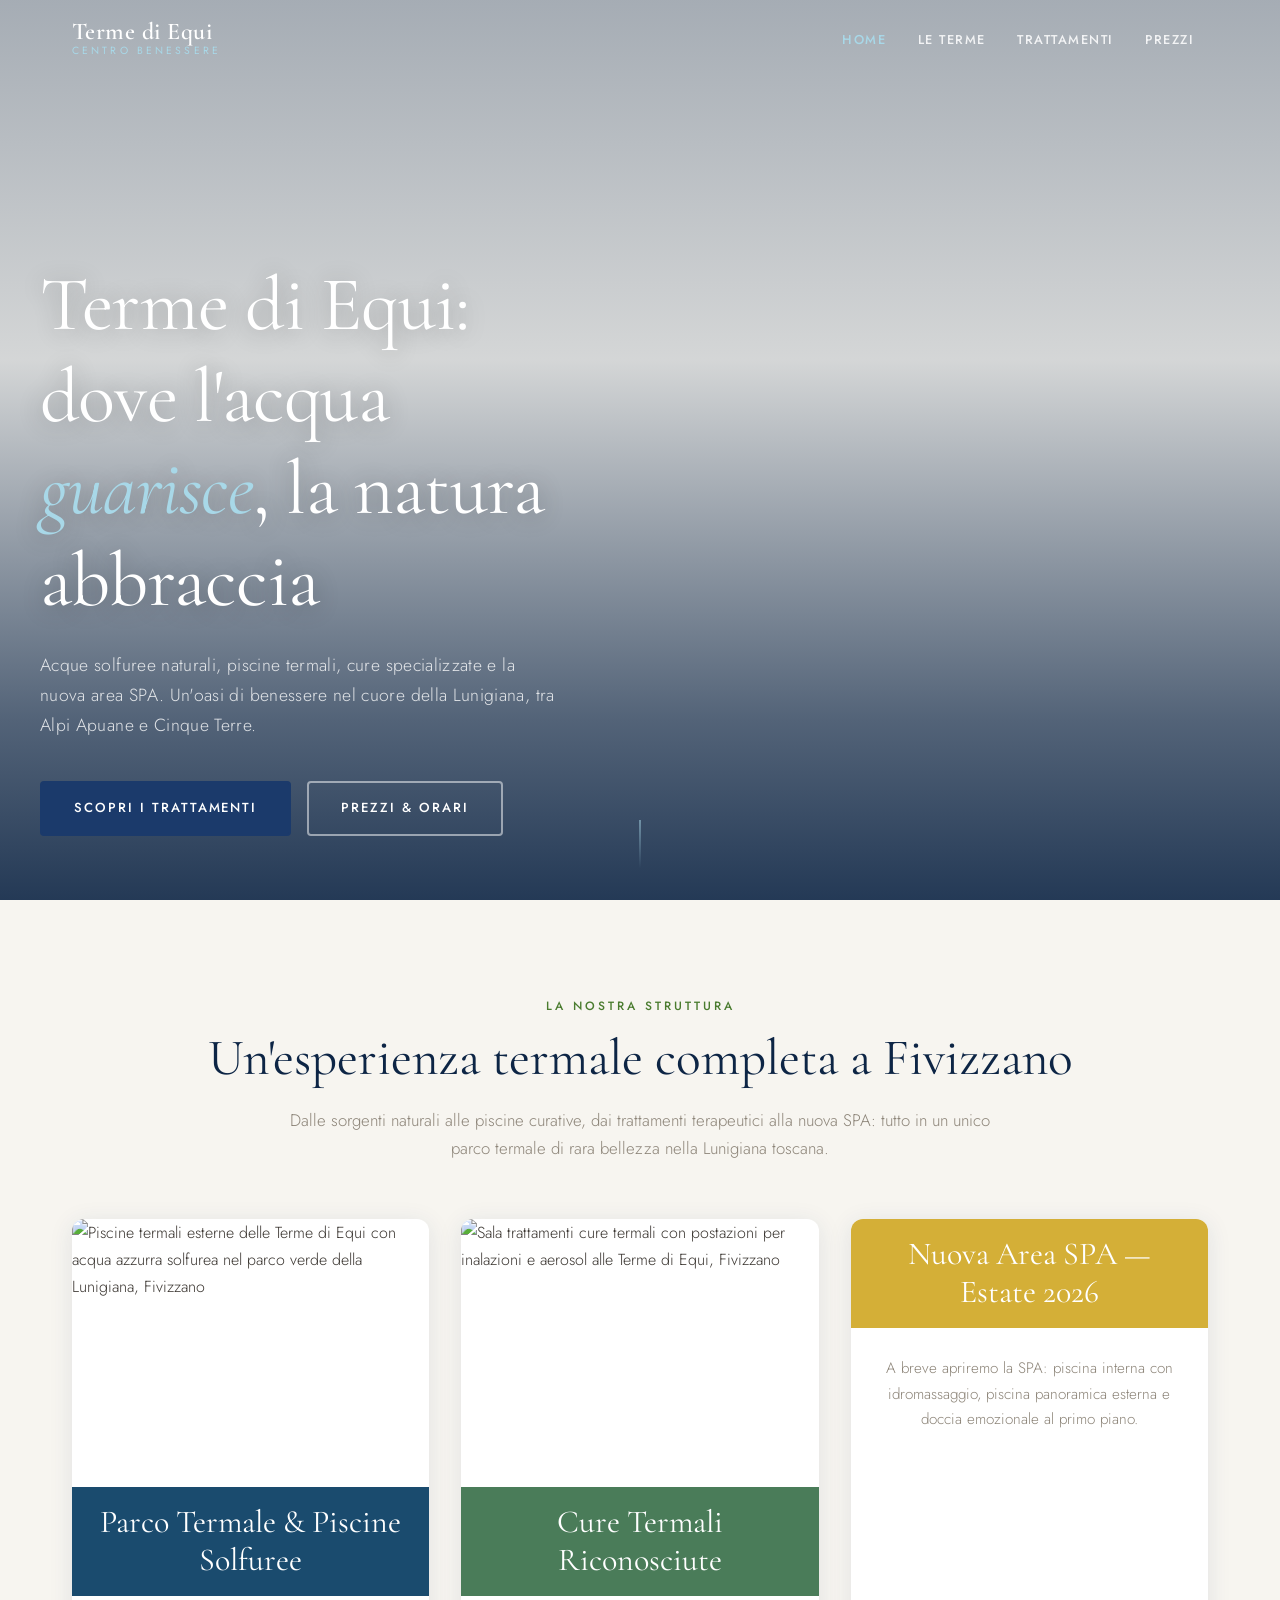
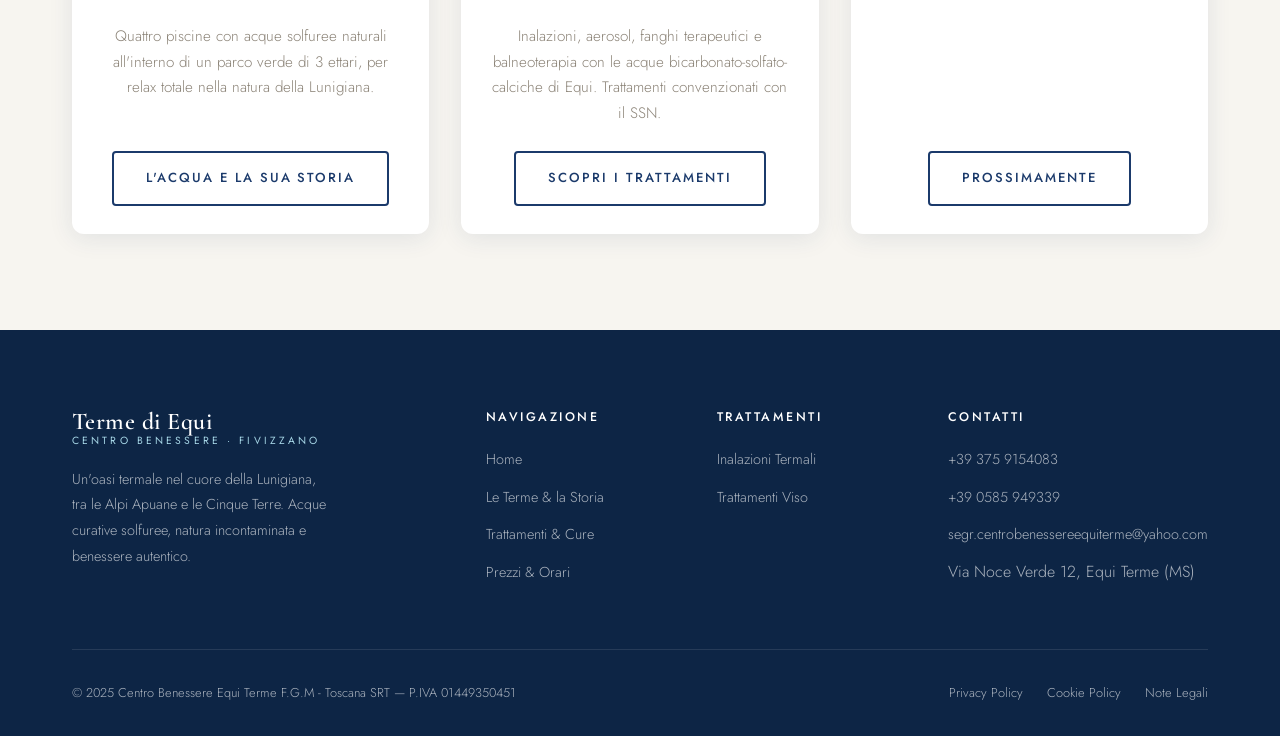
==== commit 1292db8b: "c" ====
--- a/index.html
+++ b/index.html
@@ -4,62 +4,129 @@
   <meta charset="UTF-8">
   <meta name="viewport" content="width=device-width, initial-scale=1.0">
 
-  <!-- Preload font critici -->
-  <link rel="preload" href="fonts/CormorantGaramond-VariableFont_wght.ttf" as="font" type="font/ttf" crossorigin>
-  <link rel="preload" href="fonts/Jost-VariableFont_wght.ttf" as="font" type="font/ttf" crossorigin>
-
-  <!-- SEO Title & Meta -->
-  <title>Terme di Equi — Piscine Termali &amp; SPA a Fivizzano (MS)</title>
-  <meta name="description" content="Terme di Equi centro benessere a Fivizzano: piscine termali solfuree, cure termali, fangoterapia. Aperto tutto l'anno. Scopri prezzi e trattamenti.">
-  <meta name="keywords" content="terme Equi, terme Fivizzano, terme Lunigiana, piscine termali, cure termali solfuree, nuova SPA Equi Terme, massaggi benessere Massa Carrara">
-  <link rel="canonical" href="https://www.termediequi.com/index.html">
-  <link rel="alternate" hreflang="it" href="https://www.termediequi.com/index.html">
-
-  <!-- Open Graph -->
+  <!-- ═══ SEO ESSENTIALS ═══════════════════════════════════════════════ -->
+  <!-- Title: 57 caratteri — keyword principale + brand + locality -->
+  <title>Terme di Equi — Piscine Termali &amp; SPA Fivizzano (MS)</title>
+
+  <!-- Description: 152 caratteri -->
+  <meta name="description" content="Terme di Equi: piscine termali solfuree, cure termali, fangoterapia e nuova SPA a Fivizzano (MS). Aperto tutto l'anno. Scopri trattamenti e prezzi.">
+
+  <!-- Robots: indicizzazione esplicita -->
+  <meta name="robots" content="index, follow, max-snippet:-1, max-image-preview:large, max-video-preview:-1">
+  <meta name="googlebot" content="index, follow">
+
+  <!-- ═══ CANONICAL & HREFLANG ════════════════════════════════════════ -->
+  <link rel="canonical" href="https://www.termediequi.com/">
+  <link rel="alternate" hreflang="it" href="https://www.termediequi.com/">
+  <link rel="alternate" hreflang="x-default" href="https://www.termediequi.com/">
+
+  <!-- ═══ OPEN GRAPH ══════════════════════════════════════════════════ -->
   <meta property="og:type" content="website">
-  <meta property="og:title" content="Terme di Equi — Piscine Termali &amp; SPA Fivizzano">
-  <meta property="og:description" content="Acque solfuree, cure termali immersi nella natura della Lunigiana. Scopri il Terme di Equi centro benessere.">
+  <meta property="og:site_name" content="Terme di Equi">
+  <meta property="og:locale" content="it_IT">
+  <meta property="og:title" content="Terme di Equi — Piscine Termali &amp; SPA a Fivizzano (MS)">
+  <meta property="og:description" content="Acque solfuree naturali, piscine termali, cure specializzate e la nuova SPA. Un'oasi di benessere nel cuore della Lunigiana, tra Alpi Apuane e Cinque Terre.">
   <meta property="og:url" content="https://www.termediequi.com/">
   <meta property="og:image" content="https://res.cloudinary.com/de278ryzj/image/upload/w_1200,h_630,c_fill,g_auto,q_auto,f_jpg/v1773928821/503741239_17895433767251714_1050365484845062097_n_v8mhss.jpg">
-
-  <!-- Schema.org JSON-LD -->
+  <meta property="og:image:width" content="1200">
+  <meta property="og:image:height" content="630">
+  <meta property="og:image:alt" content="Vista aerea del parco termale Terme di Equi con piscine a Fivizzano">
+
+  <!-- ═══ TWITTER CARDS ═══════════════════════════════════════════════ -->
+  <meta name="twitter:card" content="summary_large_image">
+  <meta name="twitter:title" content="Terme di Equi — Piscine Termali &amp; SPA a Fivizzano (MS)">
+  <meta name="twitter:description" content="Acque solfuree, cure termali e nuova SPA nella Lunigiana toscana. Scopri trattamenti e prezzi.">
+  <meta name="twitter:image" content="https://res.cloudinary.com/de278ryzj/image/upload/w_1200,h_630,c_fill,g_auto,q_auto,f_jpg/v1773928821/503741239_17895433767251714_1050365484845062097_n_v8mhss.jpg">
+  <meta name="twitter:image:alt" content="Piscine termali esterne Terme di Equi, Fivizzano">
+
+  <!-- ═══ DATI STRUTTURATI JSON-LD ════════════════════════════════════ -->
   <script type="application/ld+json">
   {
     "@context": "https://schema.org",
-    "@type": "MedicalOrganization",
-    "@id": "https://www.termediequi.com/#organization",
-    "name": "Terme di Equi centro benessere",
-    "legalName": "Terme di Equi centro benessere",
-    "url": "https://www.termediequi.com/",
-    "logo": "https://www.termediequi.com/img/logo.png",
-    "description": "Centro termale con piscine solfuree, cure termali, fangoterapia e nuova area SPA a Equi Terme, Fivizzano (MS).",
-    "telephone": "+390585949339",
-    "email": "segr.centrobenessereequiterme@yahoo.com",
-    "vatID": "IT01449350451",
-    "address": {
-      "@type": "PostalAddress",
-      "streetAddress": "Via Noce Verde 12",
-      "addressLocality": "Equi Terme",
-      "addressRegion": "Toscana",
-      "postalCode": "54013",
-      "addressCountry": "IT"
-    },
-    "geo": {
-      "@type": "GeoCoordinates",
-      "latitude": 44.2115,
-      "longitude": 10.1658
-    },
-    "openingHoursSpecification": {
-      "@type": "OpeningHoursSpecification",
-      "dayOfWeek": ["Monday","Tuesday","Wednesday","Thursday","Friday","Saturday","Sunday"],
-      "opens": "10:00",
-      "closes": "19:00"
-    },
-    "medicalSpecialty": "Hydrotherapy",
-    "sameAs": ["https://www.facebook.com/termeequi"]
+    "@graph": [
+      {
+        "@type": "DaySpa",
+        "@id": "https://www.termediequi.com/#organization",
+        "name": "Terme di Equi Centro Benessere",
+        "legalName": "Centro Benessere Equi Terme F.G.M - Toscana SRT",
+        "description": "Centro termale con piscine solfuree naturali, cure termali riconosciute dal Ministero della Salute, fangoterapia e nuova area SPA. Aperto tutto l'anno a Equi Terme, Fivizzano (MS).",
+        "url": "https://www.termediequi.com/",
+        "logo": {
+          "@type": "ImageObject",
+          "url": "https://www.termediequi.com/img/logo.png",
+          "width": 200,
+          "height": 60
+        },
+        "image": "https://res.cloudinary.com/de278ryzj/image/upload/w_1200,h_630,c_fill,g_auto,q_auto,f_jpg/v1773928821/503741239_17895433767251714_1050365484845062097_n_v8mhss.jpg",
+        "telephone": ["+393759154083", "+390585949339"],
+        "email": "segr.centrobenessereequiterme@yahoo.com",
+        "vatID": "IT01449350451",
+        "address": {
+          "@type": "PostalAddress",
+          "streetAddress": "Via Noce Verde 12",
+          "addressLocality": "Equi Terme",
+          "addressRegion": "Toscana",
+          "postalCode": "54013",
+          "addressCountry": "IT"
+        },
+        "geo": {
+          "@type": "GeoCoordinates",
+          "latitude": 44.21150,
+          "longitude": 10.16580
+        },
+        "openingHoursSpecification": {
+          "@type": "OpeningHoursSpecification",
+          "dayOfWeek": ["Monday","Tuesday","Wednesday","Thursday","Friday","Saturday","Sunday"],
+          "opens": "10:00",
+          "closes": "19:00"
+        },
+        "hasMap": "https://www.google.com/maps?q=44.2115,10.1658",
+        "sameAs": ["https://www.facebook.com/termeequi"],
+        "availableService": [
+          { "@type": "MedicalTherapy", "name": "Inalazioni Termali" },
+          { "@type": "MedicalTherapy", "name": "Aerosol Termale" },
+          { "@type": "MedicalTherapy", "name": "Fangoterapia" },
+          { "@type": "MedicalTherapy", "name": "Balneoterapia" },
+          { "@type": "Service", "name": "Piscine Termali Solfuree" },
+          { "@type": "Service", "name": "Trattamenti Viso" },
+          { "@type": "Service", "name": "Area SPA" }
+        ],
+        "medicalSpecialty": "Hydrotherapy"
+      },
+      {
+        "@type": "WebSite",
+        "@id": "https://www.termediequi.com/#website",
+        "url": "https://www.termediequi.com/",
+        "name": "Terme di Equi",
+        "description": "Centro termale con piscine solfuree, cure termali e SPA a Fivizzano, Lunigiana.",
+        "publisher": { "@id": "https://www.termediequi.com/#organization" },
+        "inLanguage": "it-IT"
+      },
+      {
+        "@type": "WebPage",
+        "@id": "https://www.termediequi.com/#webpage",
+        "url": "https://www.termediequi.com/",
+        "name": "Terme di Equi — Piscine Termali & SPA Fivizzano (MS)",
+        "isPartOf": { "@id": "https://www.termediequi.com/#website" },
+        "about": { "@id": "https://www.termediequi.com/#organization" },
+        "description": "Home page del centro termale Terme di Equi: piscine solfuree, cure termali riconosciute e nuova area SPA a Fivizzano, Lunigiana.",
+        "inLanguage": "it-IT",
+        "breadcrumb": {
+          "@type": "BreadcrumbList",
+          "itemListElement": [
+            { "@type": "ListItem", "position": 1, "name": "Home", "item": "https://www.termediequi.com/" }
+          ]
+        }
+      }
+    ]
   }
   </script>
 
+  <!-- ═══ PRELOAD FONT CRITICI ════════════════════════════════════════ -->
+  <link rel="preload" href="fonts/CormorantGaramond-VariableFont_wght.ttf" as="font" type="font/ttf" crossorigin>
+  <link rel="preload" href="fonts/Jost-VariableFont_wght.ttf" as="font" type="font/ttf" crossorigin>
+
+  <!-- ═══ SITEMAP & ASSET ═════════════════════════════════════════════ -->
   <link rel="stylesheet" href="style.css">
   <link rel="icon" type="image/svg+xml" href="img/favicon.svg">
 </head>
@@ -68,7 +135,7 @@
 <!-- ═══ HEADER ═══════════════════════════════════════════════════════ -->
 <header class="site-header" role="banner">
   <nav class="nav container" aria-label="Navigazione principale">
-    <a href="index.html" class="nav__logo" aria-label="Terme di Equi — Home">
+    <a href="index.html" class="nav__logo" aria-label="Terme di Equi Centro Benessere — Torna alla Home">
       <span class="nav__logo-main">Terme di Equi</span>
       <span class="nav__logo-sub">Centro Benessere</span>
     </a>
@@ -94,12 +161,15 @@
   <a href="prezzi.html">Prezzi &amp; Orari</a>
 </nav>
 
-<!-- ═══ HERO ══════════════════════════════════════════════════════════ -->
+<!-- ═══ HERO ══════════════════════════════════════════════════════════
+     H1 unico per pagina — keyword principale "terme solfuree Lunigiana"
+     incorporata nel testo visibile -->
 <section class="hero" aria-labelledby="hero-heading">
-  <div class="hero__bg" role="img" aria-label="Vista aerea del parco termale Terme di Equi con piscine"></div>
+  <div class="hero__bg" role="img" aria-label="Vista aerea del parco termale Terme di Equi con piscine solfuree immerso nel verde della Lunigiana"></div>
 
   <div class="container hero__content">
-    <h1 id="hero-heading">Dove l'acqua <em>guarisce</em>, la natura abbraccia</h1>
+    <!-- ✅ H1 UNICO — keyword primaria + concetto differenziante -->
+    <h1 id="hero-heading">Terme di Equi: dove l'acqua <em>guarisce</em>, la natura abbraccia</h1>
     <p class="hero__sub">Acque solfuree naturali, piscine termali, cure specializzate e la nuova area SPA. Un'oasi di benessere nel cuore della Lunigiana, tra Alpi Apuane e Cinque Terre.</p>
     <div class="hero__actions">
       <a href="trattamenti-e-cure.html" class="btn btn--primary">Scopri i trattamenti</a>
@@ -111,57 +181,61 @@
   </div>
 </section>
 
-<!-- ═══ PANORAMICA STRUTTURA ══════════════════════════════════════════ -->
+<!-- ═══ PANORAMICA STRUTTURA ══════════════════════════════════════════
+     H2 — sezione principale sotto l'hero -->
 <section class="section" aria-labelledby="h2-panoramica">
   <div class="container">
     <div class="section-header text-center" data-aos="fade-up">
       <span class="overline">La nostra struttura</span>
-      <h2 id="h2-panoramica">Un'esperienza termale completa</h2>
-      <p>Dalle sorgenti naturali alle piscine curative, dai trattamenti terapeutici alla nuova SPA: tutto in un unico parco termale di rara bellezza.</p>
+      <!-- ✅ H2 — argomento della sezione -->
+      <h2 id="h2-panoramica">Un'esperienza termale completa a Fivizzano</h2>
+      <p>Dalle sorgenti naturali alle piscine curative, dai trattamenti terapeutici alla nuova SPA: tutto in un unico parco termale di rara bellezza nella Lunigiana toscana.</p>
     </div>
 
     <div class="grid-3" role="list">
+
+      <!-- Card 1: Parco Termale -->
       <article class="card" role="listitem" data-aos="fade-up" data-aos-delay="0">
         <div class="card__img">
           <img
             src="https://res.cloudinary.com/de278ryzj/image/upload/v1773929209/509239014_17894976324251714_6156381106198697081_n_gn0vbx.webp"
-            alt="Piscine termali esterne del Terme di Equi con l'acqua azzurra nel verde della Lunigiana"
+            alt="Piscine termali esterne delle Terme di Equi con acqua azzurra solfurea nel parco verde della Lunigiana, Fivizzano"
             width="800" height="600" loading="lazy">
         </div>
-        <h3 class="card__band card__band--blu">Parco Termale &amp; Piscine</h3>
+        <!-- ✅ H3 — titolo card subordinato all'H2 -->
+        <h3 class="card__band card__band--blu">Parco Termale &amp; Piscine Solfuree</h3>
         <div class="card__body">
           <p>Quattro piscine con acque solfuree naturali all'interno di un parco verde di 3 ettari, per relax totale nella natura della Lunigiana.</p>
           <a href="le-terme.html" class="btn btn--outline">L'acqua e la sua storia</a>
         </div>
       </article>
 
+      <!-- Card 2: Cure Termali -->
       <article class="card" role="listitem" data-aos="fade-up" data-aos-delay="100">
         <div class="card__img">
           <img
             src="https://res.cloudinary.com/de278ryzj/image/upload/v1773936054/7_fvkduf.jpg"
-            alt="Sala trattamenti cure termali inalazioni e fangoterapia alle Terme di Equi"
+            alt="Sala trattamenti cure termali con postazioni per inalazioni e aerosol alle Terme di Equi, Fivizzano"
             width="800" height="600" loading="lazy">
         </div>
-        <h3 class="card__band card__band--verde">Cure Termali</h3>
+        <!-- ✅ H3 -->
+        <h3 class="card__band card__band--verde">Cure Termali Riconosciute</h3>
         <div class="card__body">
-          <p>Inalazioni, aerosol, fanghi terapeutici e balneoterapia con le acque bicarbonato-solfato-calciche di Equi. Trattamenti convenzionati.</p>
-          <a href="trattamenti-e-cure.html" class="btn btn--outline">I trattamenti</a>
+          <p>Inalazioni, aerosol, fanghi terapeutici e balneoterapia con le acque bicarbonato-solfato-calciche di Equi. Trattamenti convenzionati con il SSN.</p>
+          <a href="trattamenti-e-cure.html" class="btn btn--outline">Scopri i trattamenti</a>
         </div>
       </article>
 
+      <!-- Card 3: Nuova SPA -->
       <article class="card" role="listitem" data-aos="fade-up" data-aos-delay="200">
-        <div class="card__img">
-          <img
-            src="https://res.cloudinary.com/terme-equi/image/upload/w_800,c_fill,f_auto,q_auto:eco/nuova-spa.jpg"
-            alt="La nuova piscina SPA al primo piano delle Terme di Equi con vista panoramica"
-            width="800" height="600" loading="lazy">
-        </div>
-        <h3 class="card__band card__band--oro">Nuova Area SPA</h3>
+        <!-- ✅ H3 -->
+        <h3 class="card__band card__band--oro">Nuova Area SPA — Estate 2026</h3>
         <div class="card__body">
           <p>A breve apriremo la SPA: piscina interna con idromassaggio, piscina panoramica esterna e doccia emozionale al primo piano.</p>
-          <span class="btn btn--outline" aria-label="Prossimamente disponibile">Prossimamente</span>
+          <span class="btn btn--outline" aria-label="Nuova SPA: apertura prevista estate 2026, prossimamente disponibile">Prossimamente</span>
         </div>
       </article>
+
     </div>
   </div>
 </section>
@@ -171,11 +245,11 @@
   <div class="container">
     <div class="footer__grid">
       <div class="footer__brand">
-        <a href="index.html" class="nav__logo" aria-label="Terme di Equi — Home">
+        <a href="index.html" class="nav__logo" aria-label="Terme di Equi Centro Benessere — Home">
           <span class="nav__logo-main">Terme di Equi</span>
           <span class="nav__logo-sub">Centro Benessere · Fivizzano</span>
         </a>
-        <p>Un'oasi termale nel cuore della Lunigiana, tra le Alpi Apuane e le Cinque Terre. Acque curative, natura incontaminata e benessere autentico.</p>
+        <p>Un'oasi termale nel cuore della Lunigiana, tra le Alpi Apuane e le Cinque Terre. Acque curative solfuree, natura incontaminata e benessere autentico.</p>
       </div>
       <div class="footer__col">
         <h4>Navigazione</h4>
@@ -199,7 +273,7 @@
           <li><a href="tel:+393759154083">+39 375 9154083</a></li>
           <li><a href="tel:+390585949339">+39 0585 949339</a></li>
           <li><a href="mailto:segr.centrobenessereequiterme@yahoo.com">segr.centrobenessereequiterme@yahoo.com</a></li>
-          <li>Via Noce Verde 12, Equi Terme</li>
+          <li>Via Noce Verde 12, Equi Terme (MS)</li>
         </ul>
       </div>
     </div>
--- a/style.css
+++ b/style.css
@@ -454,31 +454,48 @@
   margin:    0 auto;
   position:  relative;
 }
+
+/* Linea verticale: left = metà del padding-left delle entries (4rem) - metà dot (1rem) = 3rem, poi -1px */
 .timeline__line {
   position:   absolute;
-  left:       2rem;
+  left:       3rem;
   top:        0;
   bottom:     0;
   width:      2px;
   background: rgba(168,216,232,0.3);
 }
+
+
+
+/* Lista: reset totale dei marker <ol> */
 .timeline__entries {
+  list-style:     none;
   display:        flex;
   flex-direction: column;
   gap:            2.5rem;
   padding-left:   5rem;
-}
-.timeline__entry { position: relative; }
+  margin:         0;
+}
+
+/* Entry: reset marker nativo */
+.timeline__entry {
+  position:   relative;
+  list-style: none;
+}
+.timeline__entry::marker { content: ''; }
+
+/* Dot: centrato sulla linea (left: 3rem dalla .timeline, entries ha padding-left 5rem, quindi dot va a -(5rem-3rem-1rem) = -3rem) */
 .timeline__dot {
   position:      absolute;
-  left:          -3.25rem;
-  top:           0.2rem;
+  left:          -3rem;
+  top:           0.15rem;
   width:         2rem;
   height:        2rem;
   background:    var(--azzurro-turchese);
   border-radius: 50%;
   flex-shrink:   0;
 }
+
 .timeline__label {
   color:          var(--azzurro-turchese);
   font-size:      0.8rem;
@@ -488,9 +505,10 @@
   margin-bottom:  0.25rem;
   display:        block;
 }
-.timeline__entry h4 {
+.timeline__entry h3 {
   color:         white;
   margin-bottom: 0.5rem;
+  font-size:     1.4rem;
 }
 .timeline__entry p {
   color: rgba(255,255,255,0.75);
@@ -924,9 +942,11 @@
   .tratt-hero-card           { flex-direction: column; }
   .tratt-detail              { grid-template-columns: 1fr; }
 
-  /* Timeline */
+  /* Timeline mobile: linea più a sinistra, dot più piccolo */
+  .timeline__line            { left: 1.5rem; }
   .timeline__entries         { padding-left: 3.5rem; }
-  .timeline__dot             { left: -2.5rem; width: 1.5rem; height: 1.5rem; }
+  .timeline__dot             { left: -2.75rem; width: 1.5rem; height: 1.5rem; top: 0.2rem; }
+  .timeline__line::after     { width: 0.85rem; height: 0.85rem; }
 
   /* Legali */
   .legal-page                { padding: 3rem 0 4rem; }
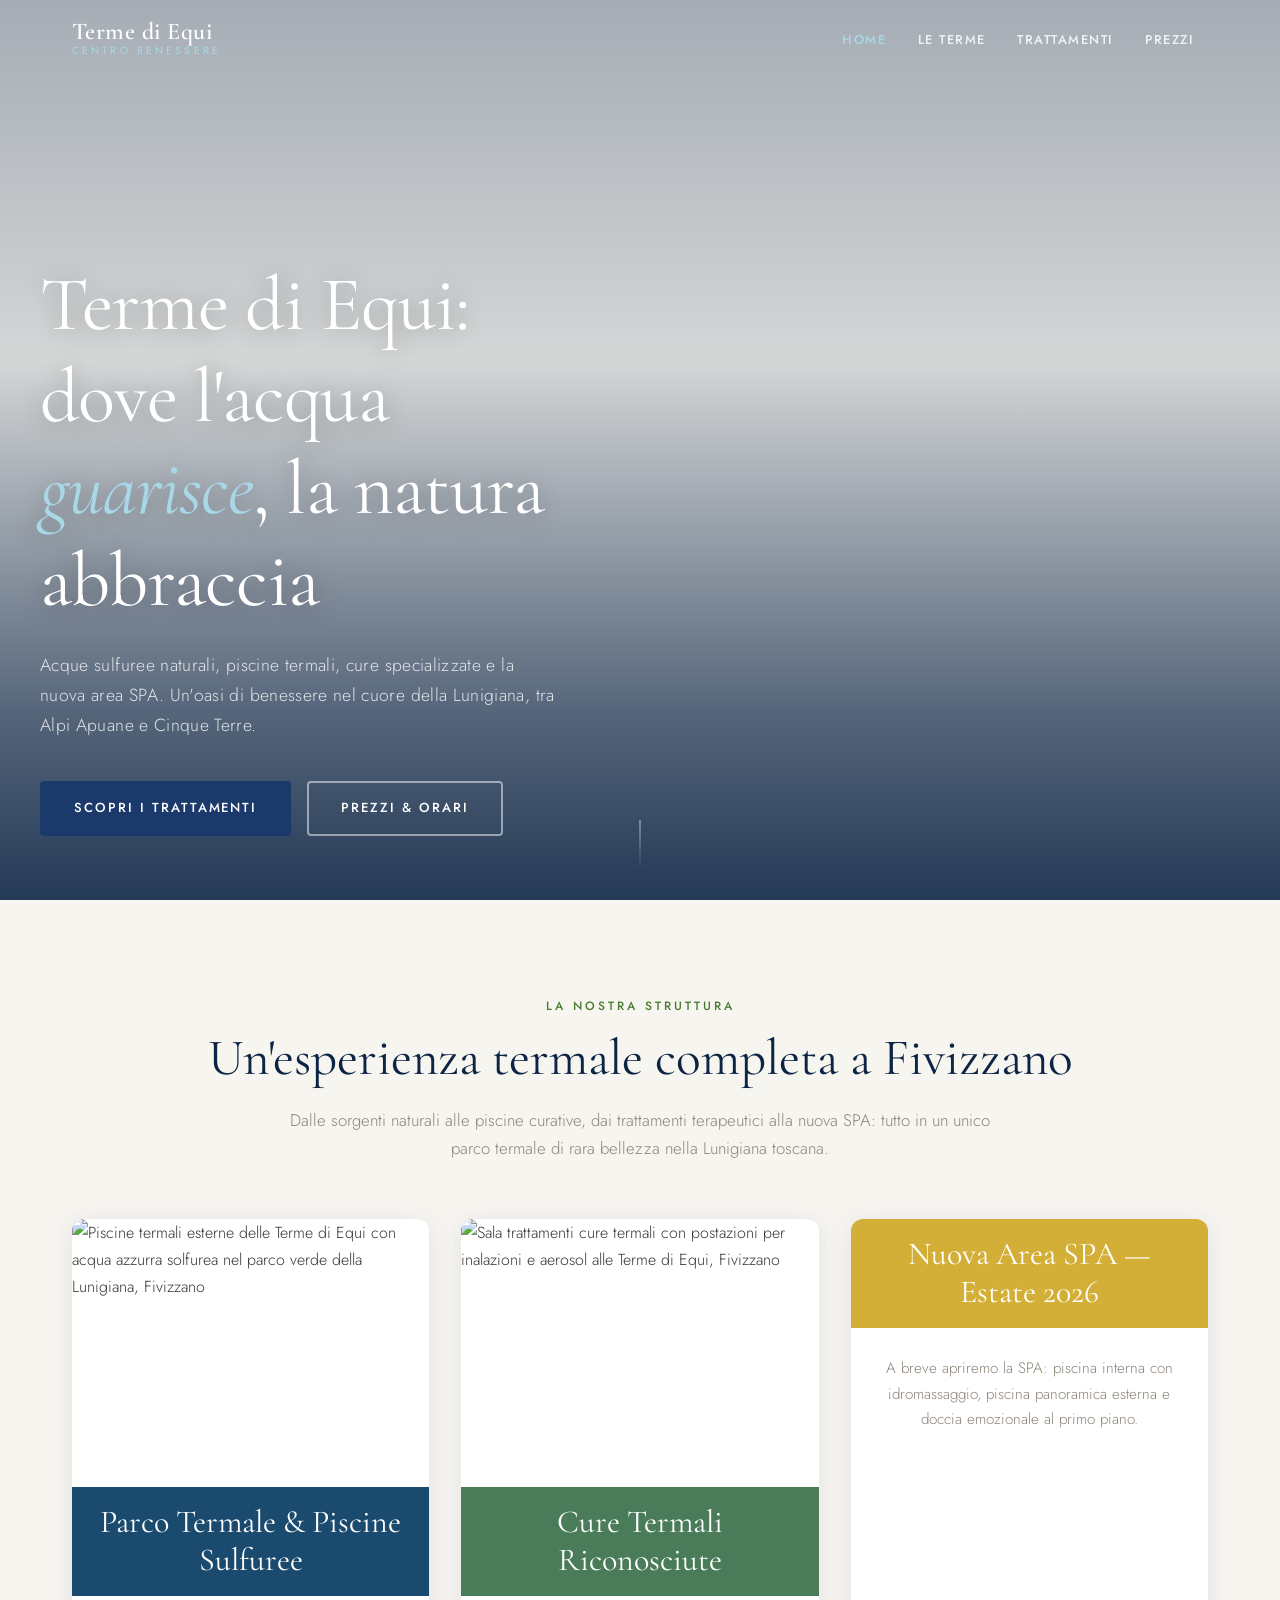
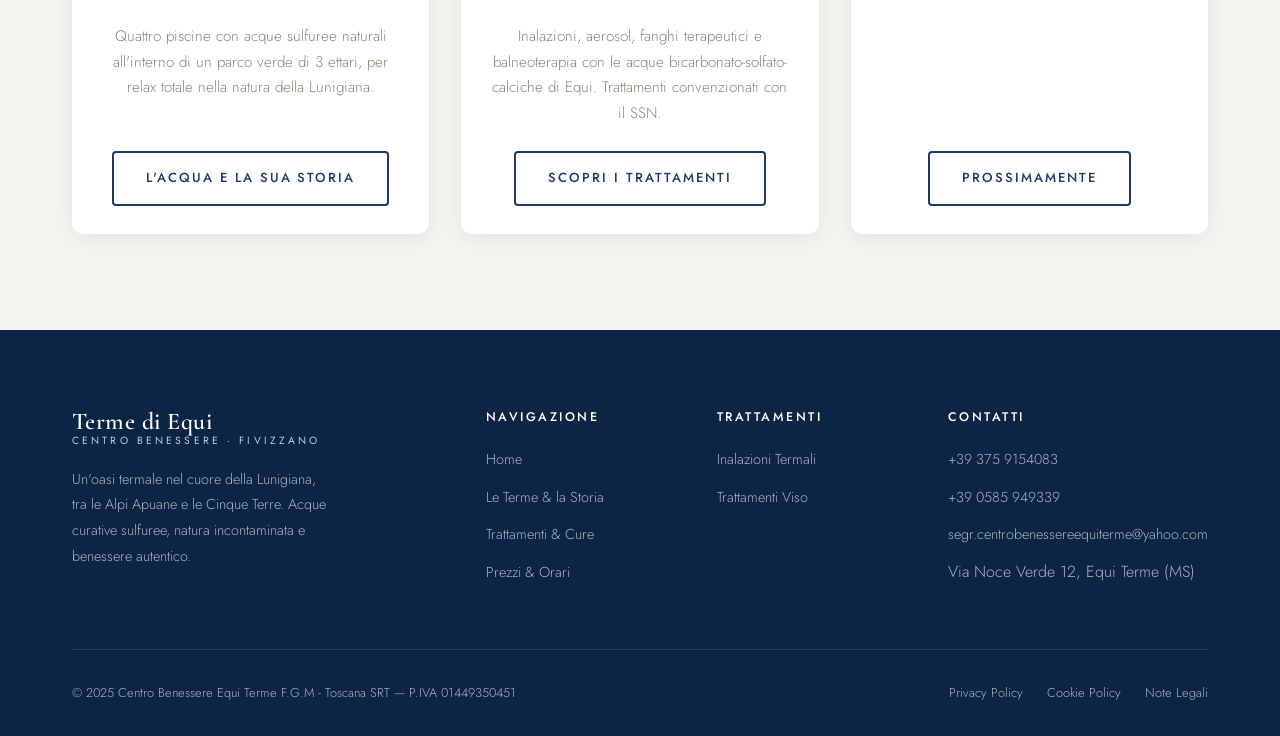
==== commit cac4352c: "d" ====
--- a/index.html
+++ b/index.html
@@ -9,7 +9,7 @@
   <title>Terme di Equi — Piscine Termali &amp; SPA Fivizzano (MS)</title>
 
   <!-- Description: 152 caratteri -->
-  <meta name="description" content="Terme di Equi: piscine termali solfuree, cure termali, fangoterapia e nuova SPA a Fivizzano (MS). Aperto tutto l'anno. Scopri trattamenti e prezzi.">
+  <meta name="description" content="Terme di Equi: piscine termali sulfuree, cure termali, fangoterapia e nuova SPA a Fivizzano (MS). Aperto tutto l'anno. Scopri trattamenti e prezzi.">
 
   <!-- Robots: indicizzazione esplicita -->
   <meta name="robots" content="index, follow, max-snippet:-1, max-image-preview:large, max-video-preview:-1">
@@ -25,7 +25,7 @@
   <meta property="og:site_name" content="Terme di Equi">
   <meta property="og:locale" content="it_IT">
   <meta property="og:title" content="Terme di Equi — Piscine Termali &amp; SPA a Fivizzano (MS)">
-  <meta property="og:description" content="Acque solfuree naturali, piscine termali, cure specializzate e la nuova SPA. Un'oasi di benessere nel cuore della Lunigiana, tra Alpi Apuane e Cinque Terre.">
+  <meta property="og:description" content="Acque sulfuree naturali, piscine termali, cure specializzate e la nuova SPA. Un'oasi di benessere nel cuore della Lunigiana, tra Alpi Apuane e Cinque Terre.">
   <meta property="og:url" content="https://www.termediequi.com/">
   <meta property="og:image" content="https://res.cloudinary.com/de278ryzj/image/upload/w_1200,h_630,c_fill,g_auto,q_auto,f_jpg/v1773928821/503741239_17895433767251714_1050365484845062097_n_v8mhss.jpg">
   <meta property="og:image:width" content="1200">
@@ -35,7 +35,7 @@
   <!-- ═══ TWITTER CARDS ═══════════════════════════════════════════════ -->
   <meta name="twitter:card" content="summary_large_image">
   <meta name="twitter:title" content="Terme di Equi — Piscine Termali &amp; SPA a Fivizzano (MS)">
-  <meta name="twitter:description" content="Acque solfuree, cure termali e nuova SPA nella Lunigiana toscana. Scopri trattamenti e prezzi.">
+  <meta name="twitter:description" content="Acque sulfuree, cure termali e nuova SPA nella Lunigiana toscana. Scopri trattamenti e prezzi.">
   <meta name="twitter:image" content="https://res.cloudinary.com/de278ryzj/image/upload/w_1200,h_630,c_fill,g_auto,q_auto,f_jpg/v1773928821/503741239_17895433767251714_1050365484845062097_n_v8mhss.jpg">
   <meta name="twitter:image:alt" content="Piscine termali esterne Terme di Equi, Fivizzano">
 
@@ -49,7 +49,7 @@
         "@id": "https://www.termediequi.com/#organization",
         "name": "Terme di Equi Centro Benessere",
         "legalName": "Centro Benessere Equi Terme F.G.M - Toscana SRT",
-        "description": "Centro termale con piscine solfuree naturali, cure termali riconosciute dal Ministero della Salute, fangoterapia e nuova area SPA. Aperto tutto l'anno a Equi Terme, Fivizzano (MS).",
+        "description": "Centro termale con piscine sulfuree naturali, cure termali riconosciute dal Ministero della Salute, fangoterapia e nuova area SPA. Aperto tutto l'anno a Equi Terme, Fivizzano (MS).",
         "url": "https://www.termediequi.com/",
         "logo": {
           "@type": "ImageObject",
@@ -87,7 +87,7 @@
           { "@type": "MedicalTherapy", "name": "Aerosol Termale" },
           { "@type": "MedicalTherapy", "name": "Fangoterapia" },
           { "@type": "MedicalTherapy", "name": "Balneoterapia" },
-          { "@type": "Service", "name": "Piscine Termali Solfuree" },
+          { "@type": "Service", "name": "Piscine Termali Sulfuree" },
           { "@type": "Service", "name": "Trattamenti Viso" },
           { "@type": "Service", "name": "Area SPA" }
         ],
@@ -98,7 +98,7 @@
         "@id": "https://www.termediequi.com/#website",
         "url": "https://www.termediequi.com/",
         "name": "Terme di Equi",
-        "description": "Centro termale con piscine solfuree, cure termali e SPA a Fivizzano, Lunigiana.",
+        "description": "Centro termale con piscine sulfuree, cure termali e SPA a Fivizzano, Lunigiana.",
         "publisher": { "@id": "https://www.termediequi.com/#organization" },
         "inLanguage": "it-IT"
       },
@@ -109,7 +109,7 @@
         "name": "Terme di Equi — Piscine Termali & SPA Fivizzano (MS)",
         "isPartOf": { "@id": "https://www.termediequi.com/#website" },
         "about": { "@id": "https://www.termediequi.com/#organization" },
-        "description": "Home page del centro termale Terme di Equi: piscine solfuree, cure termali riconosciute e nuova area SPA a Fivizzano, Lunigiana.",
+        "description": "Home page del centro termale Terme di Equi: piscine sulfuree, cure termali riconosciute e nuova area SPA a Fivizzano, Lunigiana.",
         "inLanguage": "it-IT",
         "breadcrumb": {
           "@type": "BreadcrumbList",
@@ -162,15 +162,15 @@
 </nav>
 
 <!-- ═══ HERO ══════════════════════════════════════════════════════════
-     H1 unico per pagina — keyword principale "terme solfuree Lunigiana"
+     H1 unico per pagina — keyword principale "terme sulfuree Lunigiana"
      incorporata nel testo visibile -->
 <section class="hero" aria-labelledby="hero-heading">
-  <div class="hero__bg" role="img" aria-label="Vista aerea del parco termale Terme di Equi con piscine solfuree immerso nel verde della Lunigiana"></div>
+  <div class="hero__bg" role="img" aria-label="Vista aerea del parco termale Terme di Equi con piscine sulfuree immerso nel verde della Lunigiana"></div>
 
   <div class="container hero__content">
     <!-- ✅ H1 UNICO — keyword primaria + concetto differenziante -->
     <h1 id="hero-heading">Terme di Equi: dove l'acqua <em>guarisce</em>, la natura abbraccia</h1>
-    <p class="hero__sub">Acque solfuree naturali, piscine termali, cure specializzate e la nuova area SPA. Un'oasi di benessere nel cuore della Lunigiana, tra Alpi Apuane e Cinque Terre.</p>
+    <p class="hero__sub">Acque sulfuree naturali, piscine termali, cure specializzate e la nuova area SPA. Un'oasi di benessere nel cuore della Lunigiana, tra Alpi Apuane e Cinque Terre.</p>
     <div class="hero__actions">
       <a href="trattamenti-e-cure.html" class="btn btn--primary">Scopri i trattamenti</a>
       <a href="prezzi.html" class="btn btn--ghost">Prezzi &amp; Orari</a>
@@ -203,9 +203,9 @@
             width="800" height="600" loading="lazy">
         </div>
         <!-- ✅ H3 — titolo card subordinato all'H2 -->
-        <h3 class="card__band card__band--blu">Parco Termale &amp; Piscine Solfuree</h3>
+        <h3 class="card__band card__band--blu">Parco Termale &amp; Piscine Sulfuree</h3>
         <div class="card__body">
-          <p>Quattro piscine con acque solfuree naturali all'interno di un parco verde di 3 ettari, per relax totale nella natura della Lunigiana.</p>
+          <p>Quattro piscine con acque sulfuree naturali all'interno di un parco verde di 3 ettari, per relax totale nella natura della Lunigiana.</p>
           <a href="le-terme.html" class="btn btn--outline">L'acqua e la sua storia</a>
         </div>
       </article>
@@ -249,7 +249,7 @@
           <span class="nav__logo-main">Terme di Equi</span>
           <span class="nav__logo-sub">Centro Benessere · Fivizzano</span>
         </a>
-        <p>Un'oasi termale nel cuore della Lunigiana, tra le Alpi Apuane e le Cinque Terre. Acque curative solfuree, natura incontaminata e benessere autentico.</p>
+        <p>Un'oasi termale nel cuore della Lunigiana, tra le Alpi Apuane e le Cinque Terre. Acque curative sulfuree, natura incontaminata e benessere autentico.</p>
       </div>
       <div class="footer__col">
         <h4>Navigazione</h4>
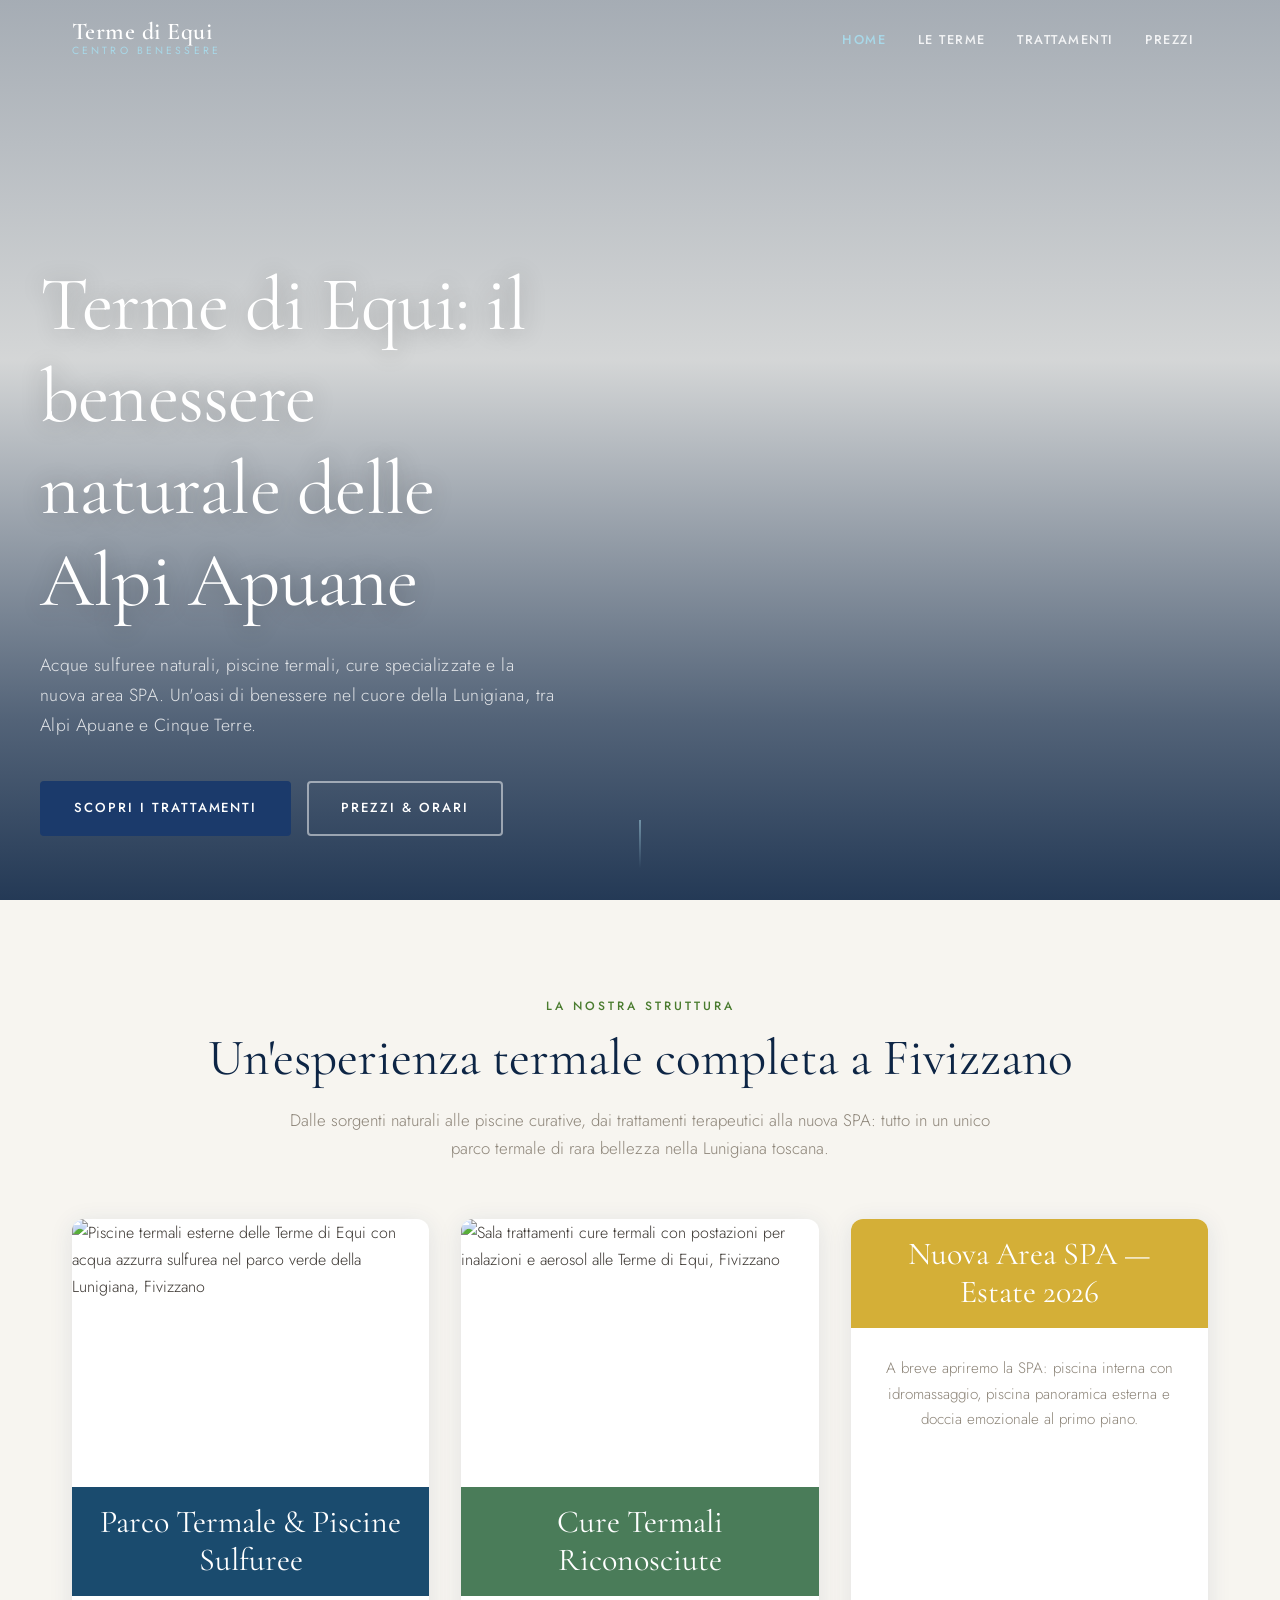
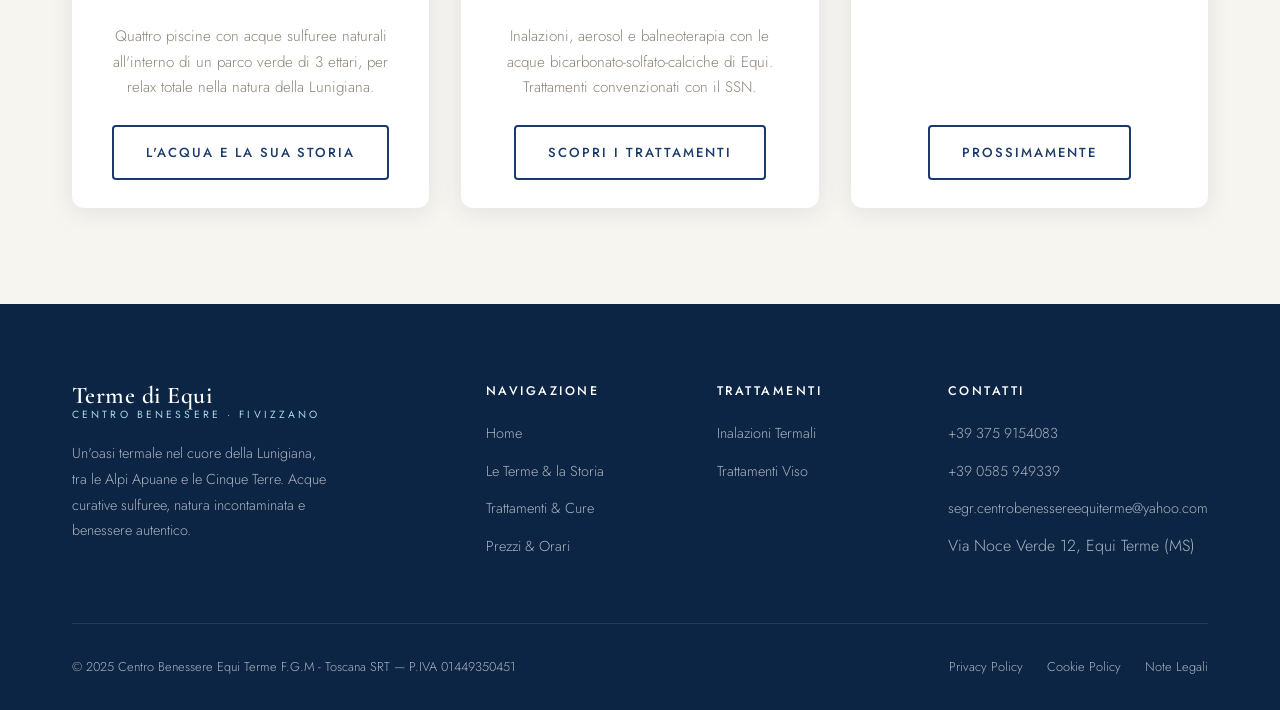
==== commit 7e07f706: "news" ====
--- a/index.html
+++ b/index.html
@@ -35,7 +35,7 @@
   <!-- ═══ TWITTER CARDS ═══════════════════════════════════════════════ -->
   <meta name="twitter:card" content="summary_large_image">
   <meta name="twitter:title" content="Terme di Equi — Piscine Termali &amp; SPA a Fivizzano (MS)">
-  <meta name="twitter:description" content="Acque sulfuree, cure termali e nuova SPA nella Lunigiana toscana. Scopri trattamenti e prezzi.">
+  <meta name="twitter:description" content="Acque sulfuree, cure termali e nuova SPA nella Lunigiana Toscana. Scopri trattamenti e prezzi.">
   <meta name="twitter:image" content="https://res.cloudinary.com/de278ryzj/image/upload/w_1200,h_630,c_fill,g_auto,q_auto,f_jpg/v1773928821/503741239_17895433767251714_1050365484845062097_n_v8mhss.jpg">
   <meta name="twitter:image:alt" content="Piscine termali esterne Terme di Equi, Fivizzano">
 
@@ -85,7 +85,6 @@
         "availableService": [
           { "@type": "MedicalTherapy", "name": "Inalazioni Termali" },
           { "@type": "MedicalTherapy", "name": "Aerosol Termale" },
-          { "@type": "MedicalTherapy", "name": "Fangoterapia" },
           { "@type": "MedicalTherapy", "name": "Balneoterapia" },
           { "@type": "Service", "name": "Piscine Termali Sulfuree" },
           { "@type": "Service", "name": "Trattamenti Viso" },
@@ -169,7 +168,7 @@
 
   <div class="container hero__content">
     <!-- ✅ H1 UNICO — keyword primaria + concetto differenziante -->
-    <h1 id="hero-heading">Terme di Equi: dove l'acqua <em>guarisce</em>, la natura abbraccia</h1>
+    <h1 id="hero-heading">Terme di Equi: il benessere naturale delle Alpi Apuane</h1>
     <p class="hero__sub">Acque sulfuree naturali, piscine termali, cure specializzate e la nuova area SPA. Un'oasi di benessere nel cuore della Lunigiana, tra Alpi Apuane e Cinque Terre.</p>
     <div class="hero__actions">
       <a href="trattamenti-e-cure.html" class="btn btn--primary">Scopri i trattamenti</a>
@@ -199,7 +198,7 @@
         <div class="card__img">
           <img
             src="https://res.cloudinary.com/de278ryzj/image/upload/v1773929209/509239014_17894976324251714_6156381106198697081_n_gn0vbx.webp"
-            alt="Piscine termali esterne delle Terme di Equi con acqua azzurra solfurea nel parco verde della Lunigiana, Fivizzano"
+            alt="Piscine termali esterne delle Terme di Equi con acqua azzurra sulfurea nel parco verde della Lunigiana, Fivizzano"
             width="800" height="600" loading="lazy">
         </div>
         <!-- ✅ H3 — titolo card subordinato all'H2 -->
@@ -221,7 +220,7 @@
         <!-- ✅ H3 -->
         <h3 class="card__band card__band--verde">Cure Termali Riconosciute</h3>
         <div class="card__body">
-          <p>Inalazioni, aerosol, fanghi terapeutici e balneoterapia con le acque bicarbonato-solfato-calciche di Equi. Trattamenti convenzionati con il SSN.</p>
+          <p>Inalazioni, aerosol e balneoterapia con le acque bicarbonato-solfato-calciche di Equi. Trattamenti convenzionati con il SSN.</p>
           <a href="trattamenti-e-cure.html" class="btn btn--outline">Scopri i trattamenti</a>
         </div>
       </article>
